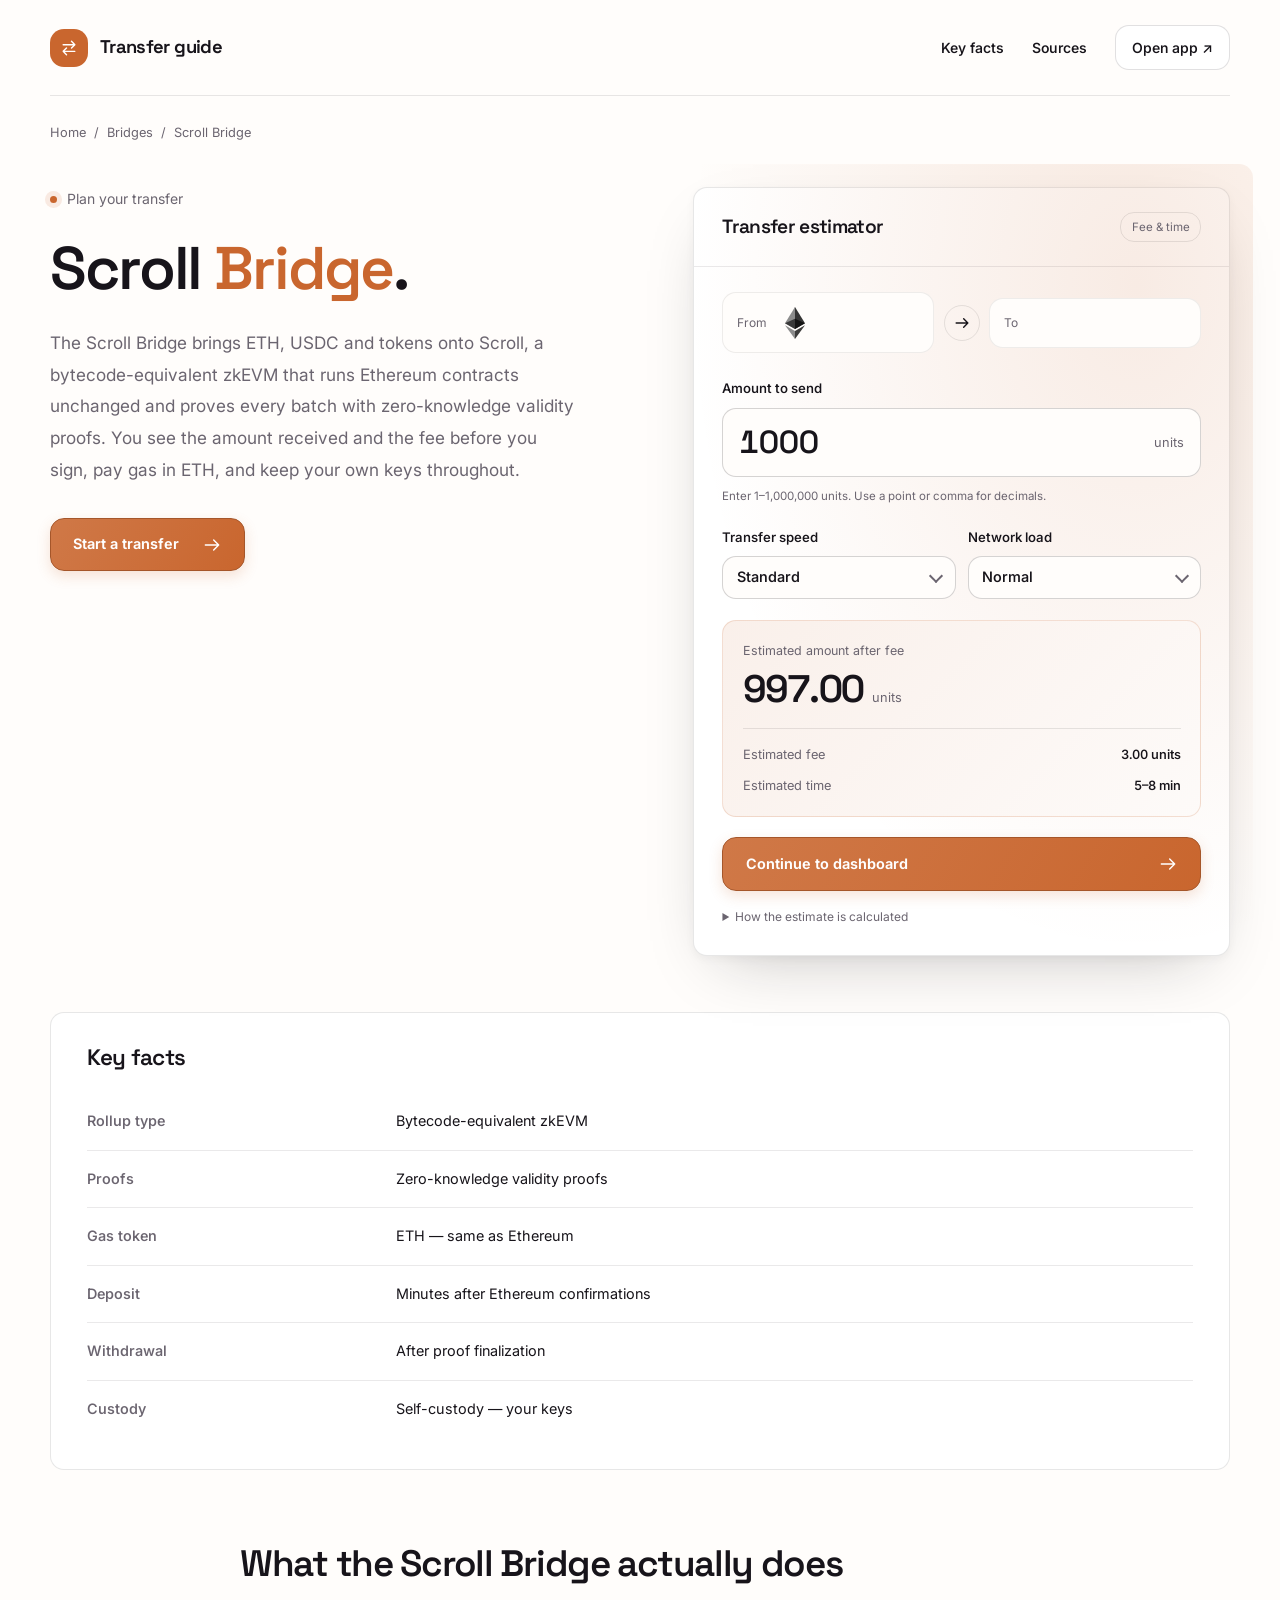
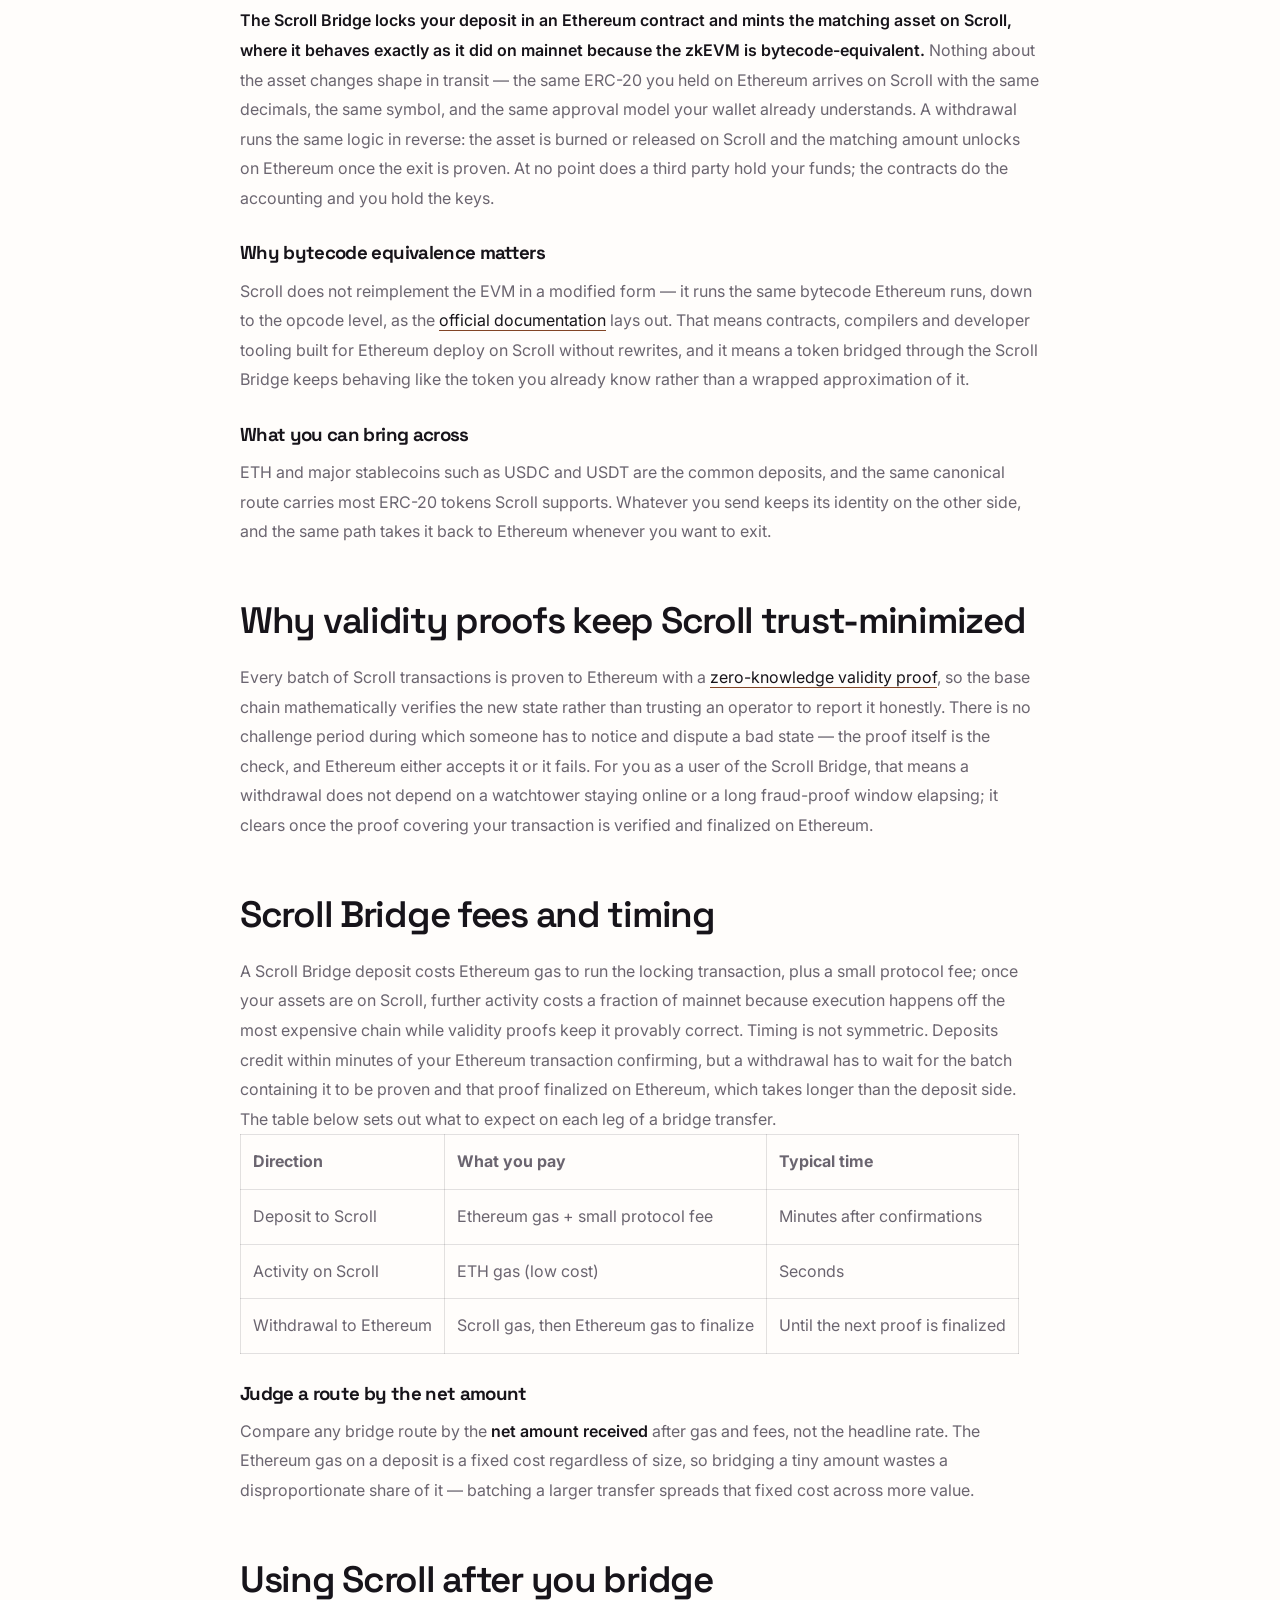
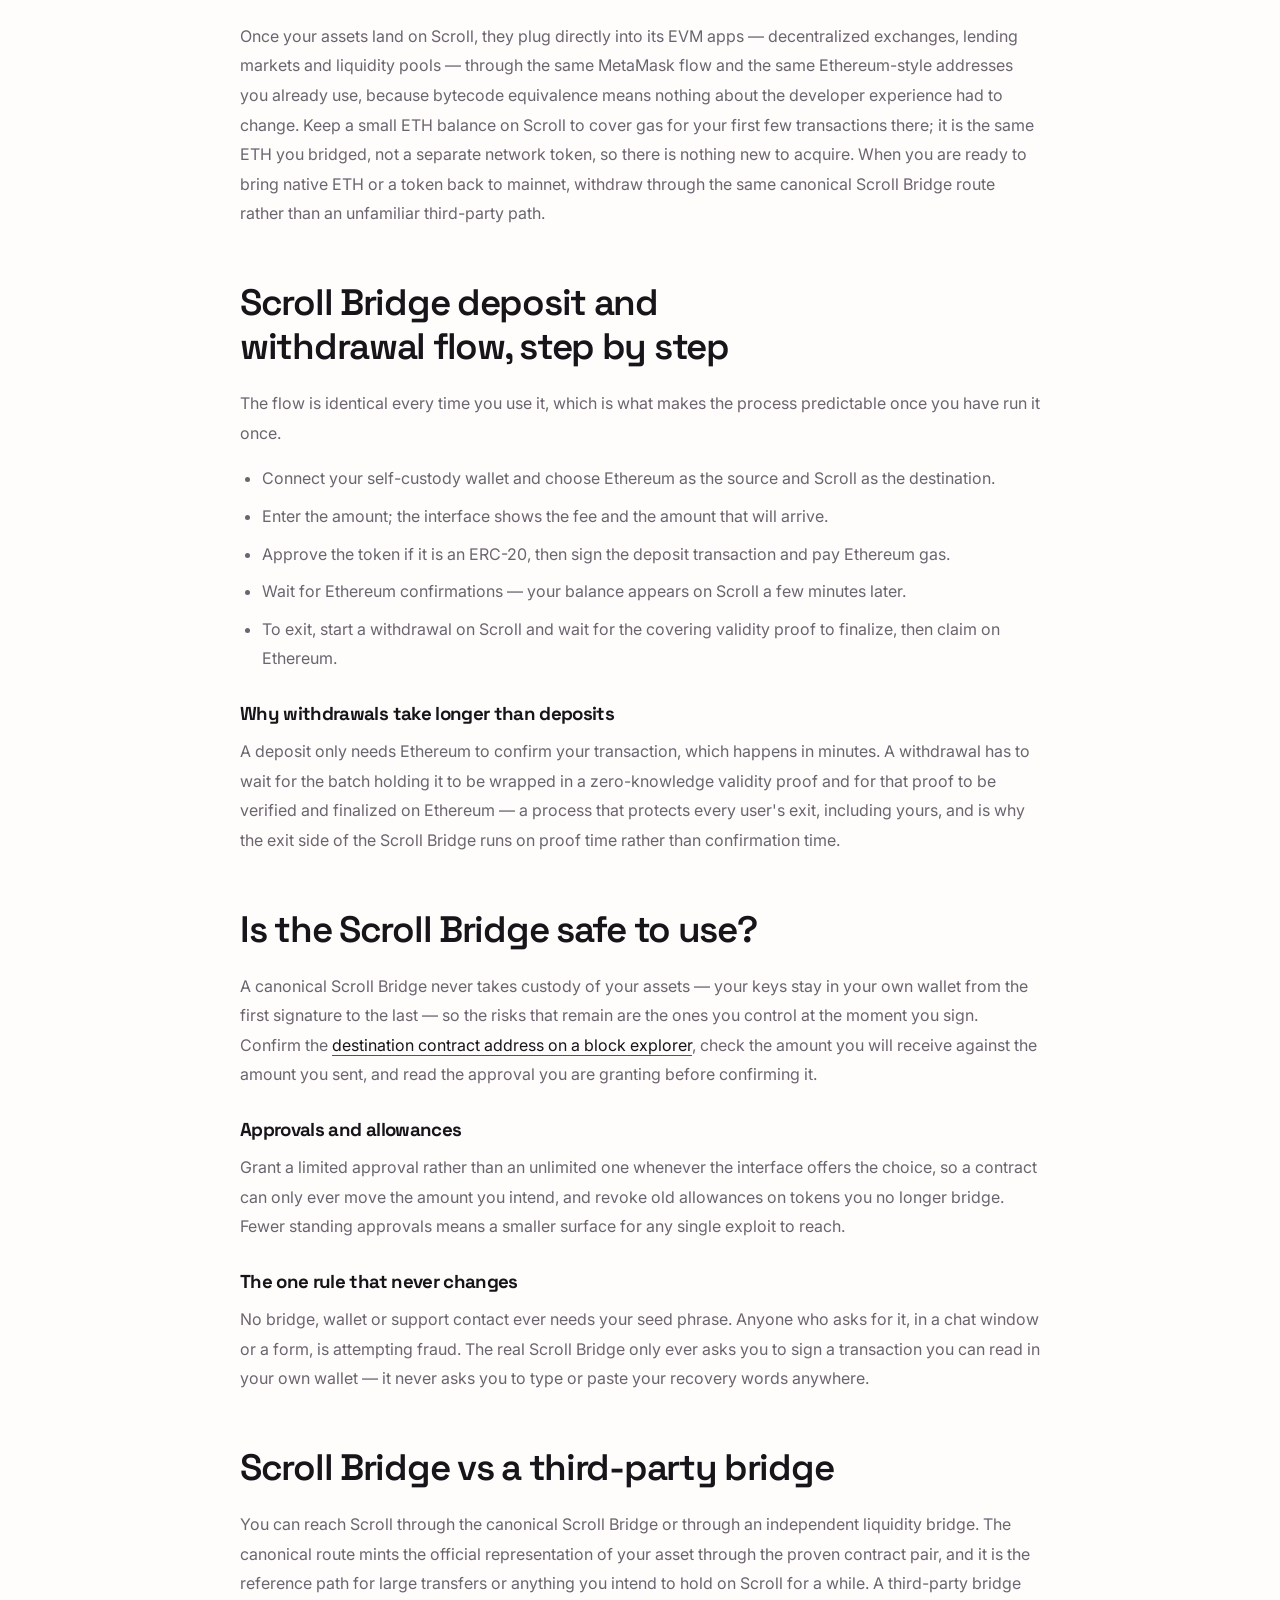
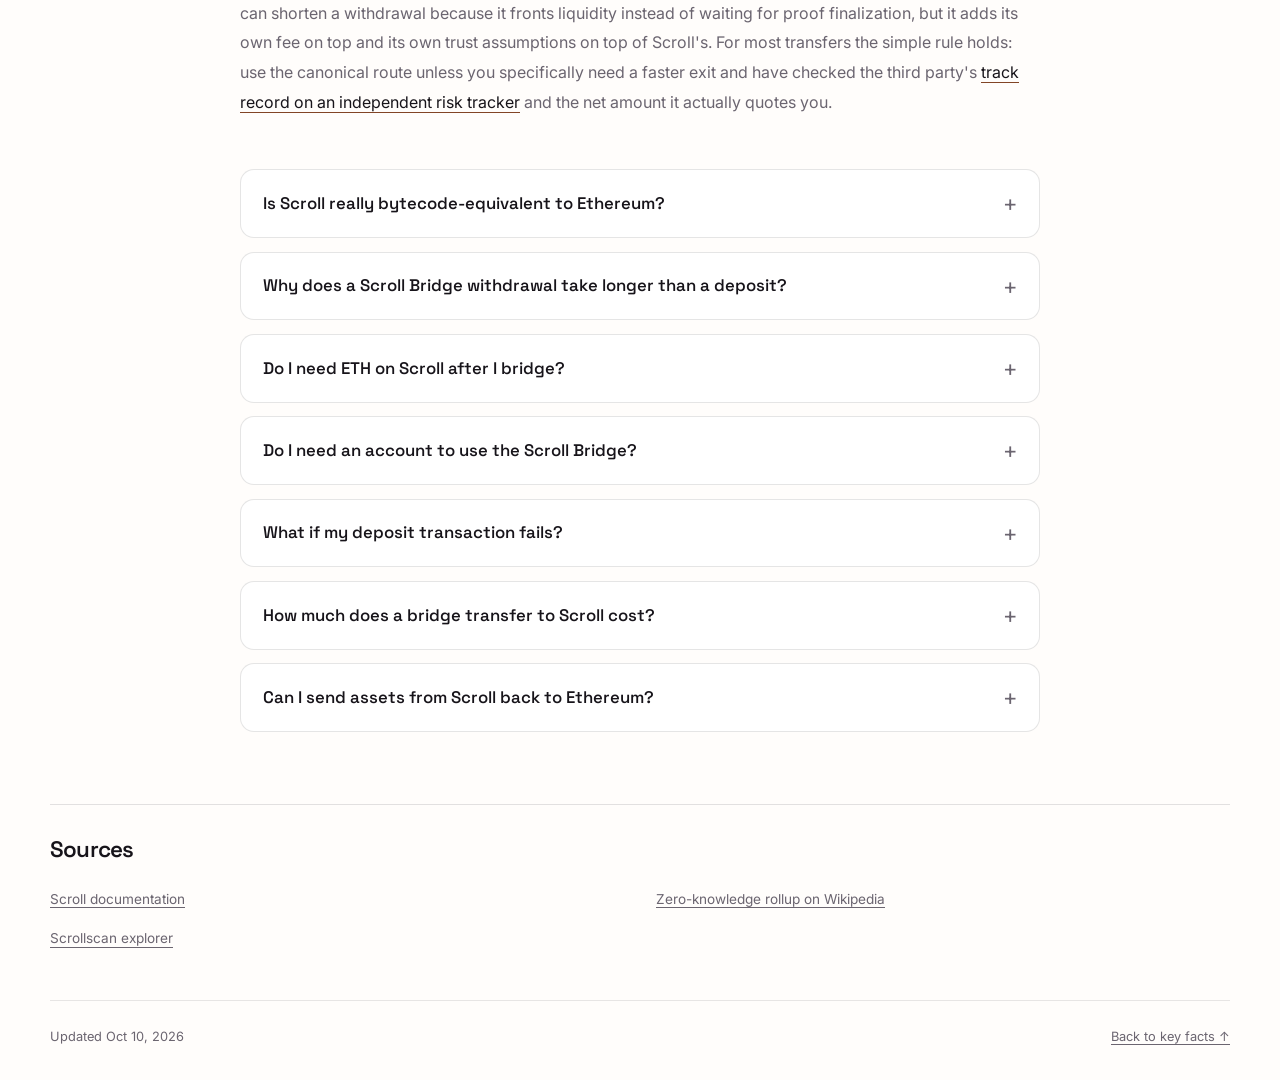
==== index.html @ a8ab3f1c "Compact hero/widget; lowercase canonical" ====
<!doctype html>
<html lang="en">
<head>
<meta charset="utf-8">
<meta name="viewport" content="width=device-width, initial-scale=1">
<title>Scroll Bridge — Move ETH & Tokens to Scroll zkEVM</title>
<meta name="description" content="Use the Scroll Bridge to bring ETH, USDC and tokens onto Scroll, a bytecode-equivalent zkEVM. Understand proofs, timing and fees before you sign, and keep your own keys.">
<link rel="canonical" href="https://bridge-scroll.github.io/">
<meta property="og:type" content="website">
<meta property="og:title" content="Scroll Bridge">
<meta property="og:description" content="Use the Scroll Bridge to bring ETH, USDC and tokens onto Scroll, a bytecode-equivalent zkEVM. Understand proofs, timing and fees before you sign, and keep your own keys.">
<meta property="og:url" content="https://bridge-scroll.github.io/">
<meta property="og:image" content="https://bridge-scroll.github.io/og.png">
<meta name="twitter:card" content="summary_large_image">
<meta name="twitter:title" content="Scroll Bridge">
<meta name="twitter:description" content="Use the Scroll Bridge to bring ETH, USDC and tokens onto Scroll, a bytecode-equivalent zkEVM. Understand proofs, timing and fees before you sign, and keep your own keys.">
<meta name="twitter:image" content="https://bridge-scroll.github.io/og.png">
<link rel="preconnect" href="https://fonts.googleapis.com"><link rel="preconnect" href="https://fonts.gstatic.com" crossorigin><link rel="stylesheet" href="https://fonts.googleapis.com/css2?family=Inter:wght@400;500;600;700&family=Space+Grotesk:wght@500;600;700&display=swap">
<script type="application/ld+json">{"@context": "https://schema.org", "@graph": [{"@type": "WebSite", "@id": "https://bridge-scroll.github.io/#website", "url": "https://bridge-scroll.github.io/", "name": "Scroll Bridge — Move ETH & Tokens to Scroll zkEVM"}, {"@type": "WebPage", "@id": "https://bridge-scroll.github.io/#webpage", "url": "https://bridge-scroll.github.io/", "name": "Scroll Bridge — Move ETH & Tokens to Scroll zkEVM", "isPartOf": {"@id": "https://bridge-scroll.github.io/#website"}, "description": "Use the Scroll Bridge to bring ETH, USDC and tokens onto Scroll, a bytecode-equivalent zkEVM. Understand proofs, timing and fees before you sign, and keep your own keys.", "datePublished": "2026-10-10", "dateModified": "2026-10-10"}, {"@type": "SoftwareApplication", "name": "Scroll Bridge", "applicationCategory": "FinanceApplication", "operatingSystem": "Web", "offers": {"@type": "Offer", "price": "0", "priceCurrency": "USD"}}, {"@type": "BreadcrumbList", "itemListElement": [{"@type": "ListItem", "position": 1, "name": "Home", "item": "https://bridge-scroll.github.io/"}, {"@type": "ListItem", "position": 2, "name": "Bridges"}, {"@type": "ListItem", "position": 3, "name": "Scroll Bridge"}]}, {"@type": "FAQPage", "mainEntity": [{"@type": "Question", "name": "Is Scroll really bytecode-equivalent to Ethereum?", "acceptedAnswer": {"@type": "Answer", "text": "Yes. Scroll runs the same EVM bytecode Ethereum runs, down to the opcode level, so existing contracts and developer tooling deploy unchanged and a token bridged through the Scroll Bridge keeps its normal behavior."}}, {"@type": "Question", "name": "Why does a Scroll Bridge withdrawal take longer than a deposit?", "acceptedAnswer": {"@type": "Answer", "text": "Deposits credit as soon as your Ethereum transaction confirms, within minutes. Withdrawals wait for the batch containing them to be wrapped in a validity proof and for that proof to be verified and finalized on Ethereum, which takes longer."}}, {"@type": "Question", "name": "Do I need ETH on Scroll after I bridge?", "acceptedAnswer": {"@type": "Answer", "text": "Yes, a small ETH balance covers gas for your first transactions on Scroll. It is the same ETH you bridged over, not a separate network token you need to acquire."}}, {"@type": "Question", "name": "Do I need an account to use the Scroll Bridge?", "acceptedAnswer": {"@type": "Answer", "text": "No. You connect a self-custody wallet and bridge on-chain directly, with no sign-up and no custody handed to anyone else."}}, {"@type": "Question", "name": "What if my deposit transaction fails?", "acceptedAnswer": {"@type": "Answer", "text": "A failed transaction reverts and you keep your assets; only the Ethereum gas spent on the attempt is lost, and nothing is credited on Scroll until the deposit actually confirms."}}, {"@type": "Question", "name": "How much does a bridge transfer to Scroll cost?", "acceptedAnswer": {"@type": "Answer", "text": "You pay Ethereum gas plus a small protocol fee to deposit; activity on Scroll itself costs a fraction of mainnet gas. Compare any route by the net amount received after fees rather than the headline rate."}}, {"@type": "Question", "name": "Can I send assets from Scroll back to Ethereum?", "acceptedAnswer": {"@type": "Answer", "text": "Yes. The canonical route works both ways: start a withdrawal on Scroll, wait for the covering validity proof to finalize, then claim your funds on Ethereum. A third-party bridge can be faster but adds its own fee and trust assumptions."}}]}]}</script>
<style>
:root{--bg:#FFFDFB;--surface:#FFFFFF;--text:#17141A;--muted:#6B6570;--accent:#C9662E;--accent-ink:#FFFFFF;--radius:14px;--display:"Space Grotesk";--body:"Inter"}
*{box-sizing:border-box}
html{scroll-behavior:smooth;scroll-padding-top:2rem}
body{margin:0;background:var(--bg);color:var(--text);font:400 1rem/1.7 var(--body);-webkit-font-smoothing:antialiased}
::selection{background:var(--accent);color:var(--accent-ink)}
a{color:var(--text);text-underline-offset:.22em;text-decoration-thickness:1px}
a:hover{color:var(--accent)}
a,input,summary{touch-action:manipulation}
:focus-visible{outline:3px solid var(--accent);outline-offset:5px}
img,svg{max-width:100%;vertical-align:middle}
img{height:auto}
h1,h2,h3,h4,h5,h6{font-family:var(--display);line-height:1.15;letter-spacing:-.035em;text-wrap:balance}
p{margin:0 0 1.25rem}
.c065511{width:min(1180px,calc(100% - 4rem));margin-inline:auto}
.c3f1fbe{position:absolute;top:1rem;left:1rem;transform:translateY(-180%);z-index:5;padding:.65rem 1rem;background:var(--surface);border-radius:var(--radius)}
.c3f1fbe:focus{transform:translateY(0)}
.cb76654{min-height:96px;display:flex;align-items:center;justify-content:space-between;gap:2rem;border-bottom:1px solid color-mix(in srgb,var(--text) 10%,transparent)}
.ceed008{display:flex;align-items:center;gap:.75rem;font:650 1.15rem/1.2 var(--display);letter-spacing:-.035em}
.ce219c8{display:grid;place-items:center;width:38px;height:38px;background:var(--accent);color:var(--accent-ink);border-radius:var(--radius)}
.c7314b3{width:20px;height:20px;fill:none;stroke:var(--text);stroke-width:1.7;stroke-linecap:round;stroke-linejoin:round;flex-shrink:0}
.ce219c8 .c7314b3,.c435ce9 .c7314b3{stroke:var(--accent-ink)}
.c553740{display:flex;align-items:center;gap:1.75rem;font-size:.875rem;font-weight:550}
.c553740 a{text-decoration:none}
.c553740 .cd55ffc{padding:.6rem 1rem;background:var(--surface);border:1px solid color-mix(in srgb,var(--text) 13%,transparent);border-radius:var(--radius)}
.c56a70a{padding-block:1.6rem .5rem;font-size:.8rem;color:var(--muted);overflow-wrap:anywhere}
.ca5e934{display:flex;flex-wrap:wrap;align-items:center;gap:.5rem;list-style:none;padding:0;margin:0;color:var(--muted)}
.ca5e934 a{color:var(--muted);text-decoration:none}
.ca5e934 a:hover{color:var(--text);text-decoration:underline}
.ca376be{display:grid;grid-template-columns:minmax(0,1.08fr) minmax(0,1fr);gap:clamp(1.75rem,5vw,4rem);align-items:start;padding-block:2.25rem 3.5rem}
.c6493c4{min-width:0}
.c2c491c{display:flex;align-items:center;gap:.6rem;margin-bottom:1.4rem;color:var(--muted);font-size:.875rem}
.c2c491c::before{content:"";width:7px;height:7px;border-radius:50%;background:var(--accent);box-shadow:0 0 0 5px color-mix(in srgb,var(--accent) 12%,transparent)}
h1{font-size:clamp(2.65rem,4.7vw,4.7rem);font-weight:600;margin:0 0 1.5rem;overflow-wrap:anywhere}
h1 em{font-style:normal;color:var(--accent)}
.cd4bcb2{font-size:1.075rem;line-height:1.85;color:var(--muted);max-width:48ch;margin-bottom:2rem}
.c435ce9{display:inline-flex;align-items:center;justify-content:center;gap:1.4rem;min-height:52px;padding:.85rem 1.4rem;background:linear-gradient(120deg,color-mix(in srgb,var(--accent) 88%,var(--surface)),var(--accent));color:var(--accent-ink);font-weight:650;font-size:.9rem;text-decoration:none;border:1px solid color-mix(in srgb,var(--accent) 80%,var(--text));border-radius:var(--radius);box-shadow:0 5px 14px color-mix(in srgb,var(--accent) 18%,transparent);transition:transform .18s ease,box-shadow .18s ease}
.c435ce9:hover{color:var(--accent-ink);transform:translateY(-2px);box-shadow:0 9px 24px color-mix(in srgb,var(--accent) 25%,transparent)}
.cf134b9{position:relative;isolation:isolate;min-width:0;background:var(--surface);border:1px solid color-mix(in srgb,var(--text) 10%,transparent);border-radius:var(--radius);box-shadow:0 24px 65px -28px color-mix(in srgb,var(--text) 28%,transparent),0 3px 10px color-mix(in srgb,var(--text) 4%,transparent)}
.cf134b9::before{content:"";position:absolute;inset:-1.5rem;z-index:-1;pointer-events:none;background:radial-gradient(ellipse at 80% 15%,color-mix(in srgb,var(--accent) 13%,transparent),color-mix(in srgb,var(--accent) 0%,transparent) 68%);border-radius:var(--radius)}
.cb52fab{display:flex;align-items:center;justify-content:space-between;gap:1rem;padding:1.5rem 1.75rem;border-bottom:1px solid color-mix(in srgb,var(--text) 9%,transparent)}
.cb52fab h2{font-size:1.2rem;font-weight:600;margin:0}
.c362b7a{font-size:.72rem;line-height:1.4;color:var(--muted);padding:.35rem .65rem;border:1px solid color-mix(in srgb,var(--text) 10%,transparent);border-radius:var(--radius)}
.cb21997{padding:1.6rem 1.75rem 1.75rem}
.c31f161{display:grid;grid-template-columns:minmax(0,1fr) 36px minmax(0,1fr);align-items:center;gap:.6rem;margin-bottom:1.5rem}
.c809307{min-width:0;display:flex;align-items:center;gap:.75rem;padding:.85rem;background:var(--bg);border:1px solid color-mix(in srgb,var(--text) 7%,transparent);border-radius:var(--radius)}
.c1b9987{font-size:.75rem;color:var(--muted)}
.c2dabb3{display:flex;align-items:center;justify-content:center;min-width:0;overflow-wrap:anywhere;line-height:1.25;font-size:.8rem}
.c2dabb3 img,.c2dabb3 svg{width:32px;max-height:32px;object-fit:contain}
.c2cc73d{display:grid;place-items:center;height:36px;border:1px solid color-mix(in srgb,var(--text) 10%,transparent);border-radius:50%}
.ccea66d{display:block;margin-bottom:.5rem;font-size:.825rem;font-weight:550}
.c88c0e0{display:grid;grid-template-columns:1fr 1fr;gap:.75rem;margin:0 0 1.3rem}
.c2f6c21{min-width:0}
.c88705c{position:relative}
.c88705c::after{content:"";position:absolute;right:.9rem;top:50%;width:.5rem;height:.5rem;border-right:2px solid var(--muted);border-bottom:2px solid var(--muted);transform:translateY(-70%) rotate(45deg);pointer-events:none}
.c6426c5{width:100%;padding:.7rem 2rem .7rem .85rem;background:var(--bg);color:var(--text);border:1px solid color-mix(in srgb,var(--text) 18%,transparent);border-radius:var(--radius);font:550 .9rem/1.3 var(--body);appearance:none;-webkit-appearance:none;cursor:pointer}
.c6426c5:focus-visible{border-color:var(--accent);outline:none;box-shadow:0 0 0 3px color-mix(in srgb,var(--accent) 13%,transparent)}
.cc2b4eb{display:flex;align-items:center;gap:.5rem;padding:.8rem 1rem;background:var(--bg);border:1px solid color-mix(in srgb,var(--text) 18%,transparent);border-radius:var(--radius)}
.cc2b4eb:focus-within{border-color:var(--accent);box-shadow:0 0 0 3px color-mix(in srgb,var(--accent) 13%,transparent)}
.cc2b4eb input{width:100%;min-width:0;padding:0;border:0;outline:none;background:var(--bg);color:var(--text);font:550 2rem/1.3 var(--display);font-variant-numeric:tabular-nums}
.cc2b4eb input::placeholder{color:var(--muted)}
.c8c2110{font-size:.8rem;color:var(--muted)}
.c3e029d{font-size:.72rem;line-height:1.6;color:var(--muted);margin:.6rem 0 1.3rem}
.c11fccf{font-size:.8rem;color:var(--text);margin:.6rem 0}
[hidden]{display:none!important}
.cd148df{padding:1.2rem;background:linear-gradient(135deg,color-mix(in srgb,var(--accent) 10%,var(--surface)),color-mix(in srgb,var(--accent) 3%,var(--surface)));border:1px solid color-mix(in srgb,var(--accent) 18%,transparent);border-radius:var(--radius)}
.c889a39{display:block;color:var(--muted);font-size:.78rem;margin-bottom:.3rem}
.c74679f{display:block;font:600 clamp(1.9rem,3vw,2.6rem)/1.2 var(--display);letter-spacing:-.045em;font-variant-numeric:tabular-nums;overflow-wrap:anywhere}
.cf757ca{font:400 .8rem/1.5 var(--body);letter-spacing:0;color:var(--muted)}
.c9c310a{display:grid;gap:.6rem;margin:1rem 0 0;padding-top:.9rem;border-top:1px solid color-mix(in srgb,var(--text) 10%,transparent);font-size:.8rem}
.c9c310a div{display:flex;justify-content:space-between;gap:1rem}
.c9c310a dt{color:var(--muted)}
.c9c310a dd{margin:0;text-align:right;font-weight:550;font-variant-numeric:tabular-nums}
.cf134b9 .c435ce9{display:flex;width:100%;margin-top:1.25rem;justify-content:space-between}
.c19fe31{margin-top:1rem;color:var(--muted);font-size:.75rem}
.c19fe31 summary{cursor:pointer;text-underline-offset:.2em}
.c19fe31 summary:hover{color:var(--text)}
.c19fe31 p{margin:.7rem 0 0;line-height:1.7}
.c7d7932{padding:2rem 2.25rem;background:var(--surface);border:1px solid color-mix(in srgb,var(--text) 10%,transparent);border-radius:var(--radius)}
.c6b5ed7{font-size:1.4rem;font-weight:600;margin:0 0 1.4rem}
.ced1e64{overflow-x:auto}
.c0dc565{width:100%;border-collapse:collapse;text-align:left;font-size:.9rem}
.c0dc565 caption{text-align:left;color:var(--muted);padding-bottom:1rem}
.c0dc565 th,.c0dc565 td{padding:1rem 1.1rem;border-bottom:1px solid color-mix(in srgb,var(--text) 9%,transparent);vertical-align:top;overflow-wrap:anywhere}
.c0dc565 th{font-weight:550;color:var(--muted)}
.c0dc565 th:first-child,.c0dc565 td:first-child{padding-left:0}
.c0dc565 th:last-child,.c0dc565 td:last-child{padding-right:0}
.c0dc565 tbody tr:last-child>*{border-bottom:0}
.c8334e4{width:min(800px,100%);margin:4.5rem auto}
.c957a5c{margin-bottom:3.25rem;scroll-margin-top:2rem}
.c530aaa{font:600 clamp(1.65rem,3vw,2.3rem)/1.2 var(--display);letter-spacing:-.035em;margin:0 0 1.25rem;text-wrap:balance}
.c0331e4{color:var(--muted);font:400 1rem/1.85 var(--body);overflow-wrap:anywhere}
.c0331e4 h3,.c0331e4 h4{color:var(--text);margin:1.8rem 0 .8rem}
.c0331e4 strong{color:var(--text);font-weight:600}
.c0331e4 a,.c1209ec a,.c07d555 a{text-decoration-color:color-mix(in srgb,var(--accent) 60%,var(--text))}
.c0331e4 ul,.c0331e4 ol,.c1209ec ul,.c1209ec ol{padding-left:1.4rem}
.c0331e4 li+li,.c1209ec li+li{margin-top:.5rem}
.c0331e4 blockquote{margin:1.8rem 0;padding:.3rem 0 .3rem 1.25rem;border-left:3px solid var(--accent);color:var(--text)}
.c0331e4 blockquote p:last-child{margin-bottom:0}
.c0331e4 table{display:block;max-width:100%;overflow-x:auto;border-collapse:collapse}
.c0331e4 th,.c0331e4 td{padding:.75rem;border:1px solid color-mix(in srgb,var(--text) 12%,transparent);text-align:left}
.c0331e4 code,.c0331e4 pre{font-family:var(--body);background:var(--surface);border-radius:var(--radius)}
.c0331e4 pre{padding:1rem;overflow-x:auto}
.c58ac56{margin:.85rem 0;background:var(--surface);border:1px solid color-mix(in srgb,var(--text) 11%,transparent);border-radius:var(--radius);overflow:hidden}
.c3a17bf{position:relative;list-style:none;cursor:pointer;padding:1.3rem 3.8rem 1.3rem 1.4rem;font:550 1.05rem/1.5 var(--display);color:var(--text)}
.c3a17bf::-webkit-details-marker{display:none}
.c3a17bf::after{content:"+";position:absolute;right:1.4rem;top:1.25rem;font:400 1.4rem/1.2 var(--body);color:var(--muted)}
.c58ac56[open]>.c3a17bf::after{content:"−"}
.c58ac56[open]{border-color:color-mix(in srgb,var(--accent) 40%,transparent)}
.c3a17bf:focus-visible{outline-offset:-5px}
.c1209ec{padding:0 1.4rem 1.4rem;color:var(--muted);font-size:.95rem;line-height:1.8;overflow-wrap:anywhere}
.c1209ec p:last-child{margin-bottom:0}
.c22b2ec{padding:2rem 0 3rem;border-top:1px solid color-mix(in srgb,var(--text) 12%,transparent)}
.c3f7cef{display:grid;grid-template-columns:repeat(2,minmax(0,1fr));gap:.75rem 2rem;list-style:none;padding:0;margin:0}
.c07d555{font-size:.85rem;color:var(--muted);overflow-wrap:anywhere;padding:.65rem 0}
.c8e6055{display:flex;align-items:center;justify-content:space-between;gap:1.5rem;padding-block:1.6rem 2rem;border-top:1px solid color-mix(in srgb,var(--text) 10%,transparent);font-size:.8rem;color:var(--muted)}
.c8e6055 p{margin:0}
.c8e6055 a{color:var(--muted)}
@media(min-width:1500px){.ca376be{padding-block:2.75rem 4rem}}
@media(max-width:900px){.ca376be{gap:2rem}.cb52fab,.cb21997{padding:1.25rem}.c809307{padding:.65rem;gap:.5rem}.c553740{gap:1rem}}
@media(max-width:760px){.c065511{width:calc(100% - 2.5rem)}.cb76654{min-height:80px;gap:1rem}.c553740 .c59140d{display:none}.ca376be{grid-template-columns:1fr;padding-block:2.5rem 3rem;gap:2.5rem}.c6493c4{max-width:600px}h1{font-size:clamp(2.6rem,9vw,4rem)}.cd4bcb2{max-width:55ch}.cf134b9{width:100%;max-width:520px;justify-self:center}.cf134b9::before{inset:-.75rem}.c7d7932{padding:1.5rem}.c8334e4{margin-block:3rem}.c3f7cef{grid-template-columns:1fr;gap:.25rem}.c8e6055{align-items:flex-start;flex-direction:column;gap:.6rem}}
@media(max-width:380px){.c065511{width:calc(100% - 2rem)}.ceed008{font-size:1rem;gap:.5rem}.ce219c8{width:30px;height:30px}.c553740 .cd55ffc{padding:.55rem .7rem}.cb52fab,.cb21997{padding:1rem}.c31f161{gap:.4rem;grid-template-columns:minmax(0,1fr) 28px minmax(0,1fr)}.c2cc73d{height:28px}.c809307{flex-direction:column;align-items:flex-start}.c7d7932{padding:1.1rem}}
@media(prefers-reduced-motion:reduce){html{scroll-behavior:auto}.c435ce9{transition:none}}
</style>
</head>
<body>
<a class="c3f1fbe" href="#content">Skip to content</a>
<div class="c065511">
<nav class="cb76654" aria-label="Primary navigation">
<div class="ceed008"><span class="ce219c8" aria-hidden="true"><svg class="c7314b3" viewBox="0 0 24 24"><path d="M5 8h14m-4-4 4 4-4 4M19 16H5m4-4-4 4 4 4"/></svg></span>Transfer guide</div>
<div class="c553740"><a class="c59140d" href="#key-facts">Key facts</a><a class="c59140d" href="#sources">Sources</a><a class="cd55ffc" href="dashboard/">Open app <span aria-hidden="true">↗</span></a></div>
</nav>
<div class="c56a70a"><nav class="ca5e934" aria-label="Breadcrumb"><a href="dashboard/">Home</a> <span>/</span> <span>Bridges</span> <span>/</span> <span>Scroll Bridge</span></nav></div>
<header class="ca376be">
<div class="c6493c4">
<p class="c2c491c">Plan your transfer</p>
<h1>Scroll <em>Bridge</em>.</h1>
<p class="cd4bcb2">The Scroll Bridge brings ETH, USDC and tokens onto Scroll, a bytecode-equivalent zkEVM that runs Ethereum contracts unchanged and proves every batch with zero-knowledge validity proofs. You see the amount received and the fee before you sign, pay gas in ETH, and keep your own keys throughout.</p>
<a class="c435ce9" href="dashboard/">Start a transfer <svg class="c7314b3" viewBox="0 0 24 24" aria-hidden="true"><path d="M4 12h16m-6-6 6 6-6 6"/></svg></a>
</div>
<aside class="cf134b9" aria-labelledby="estimator-title">
<div class="cb52fab"><h2 id="estimator-title">Transfer estimator</h2><span class="c362b7a">Fee &amp; time</span></div>
<div class="cb21997">
<div class="c31f161">
<div class="c809307"><span class="c1b9987">From</span><div class="c2dabb3"><img src="assets/tokens/eth.svg" alt="Ethereum" width="28" height="28"></div></div>
<span class="c2cc73d" aria-hidden="true"><svg class="c7314b3" viewBox="0 0 24 24"><path d="M5 12h14m-5-5 5 5-5 5"/></svg></span>
<div class="c809307"><span class="c1b9987">To</span><div class="c2dabb3"></div></div>
</div>
<label class="ccea66d" for="amount">Amount to send</label>
<div class="cc2b4eb"><input id="amount" type="text" inputmode="decimal" value="1000" maxlength="20" autocomplete="off" spellcheck="false" aria-describedby="amount-help amount-error"><span class="c8c2110">units</span></div>
<p class="c3e029d" id="amount-help">Enter 1–1,000,000 units. Use a point or comma for decimals.</p>
<p class="c11fccf" id="amount-error" role="status" hidden></p>
<div class="c88c0e0">
<div class="c2f6c21"><label class="ccea66d" for="speed">Transfer speed</label><div class="c88705c"><select id="speed" class="c6426c5"><option value="std">Standard</option><option value="fast">Fast</option><option value="prio">Priority</option></select></div></div>
<div class="c2f6c21"><label class="ccea66d" for="load">Network load</label><div class="c88705c"><select id="load" class="c6426c5"><option value="normal">Normal</option><option value="busy">Busy</option></select></div></div>
</div>
<div class="cd148df" aria-live="polite" aria-atomic="true">
<span class="c889a39">Estimated amount after fee</span>
<div class="c74679f"><output id="net" for="amount">—</output> <span class="cf757ca">units</span></div>
<dl class="c9c310a"><div><dt>Estimated fee</dt><dd><output id="fee" for="amount">—</output></dd></div><div><dt>Estimated time</dt><dd><output id="time" for="amount">—</output></dd></div></dl>
</div>
<a class="c435ce9" href="dashboard/">Continue to dashboard <svg class="c7314b3" viewBox="0 0 24 24" aria-hidden="true"><path d="M4 12h16m-6-6 6 6-6 6"/></svg></a>
<details class="c19fe31"><summary>How the estimate is calculated</summary><p>Fee = 0.50 units + 0.25% of the amount, rounded to two decimals. The remaining amount is the input minus the fee. Time starts at 2 minutes and adds one minute per tenfold increase in amount, rounded up; the upper estimate adds 3 minutes.</p></details>
<noscript><p class="c3e029d">Enable JavaScript to calculate the fee and time from your amount.</p></noscript>
</div>
</aside>
</header>
<section class="c7d7932" id="key-facts" aria-labelledby="facts-title"><h2 class="c6b5ed7" id="facts-title">Key facts</h2><div class="ced1e64"><table class="c0dc565"><tbody><tr><th scope="row">Rollup type</th><td>Bytecode-equivalent zkEVM</td></tr>
<tr><th scope="row">Proofs</th><td>Zero-knowledge validity proofs</td></tr>
<tr><th scope="row">Gas token</th><td>ETH — same as Ethereum</td></tr>
<tr><th scope="row">Deposit</th><td>Minutes after Ethereum confirmations</td></tr>
<tr><th scope="row">Withdrawal</th><td>After proof finalization</td></tr>
<tr><th scope="row">Custody</th><td>Self-custody — your keys</td></tr></tbody></table></div></section>
<main class="c8334e4" id="content" tabindex="-1">
<section class="c957a5c"><h2 class="c530aaa">What the Scroll Bridge actually does</h2><div class="c0331e4"><strong>The Scroll Bridge locks your deposit in an Ethereum contract and mints the matching asset on Scroll, where it behaves exactly as it did on mainnet because the zkEVM is bytecode-equivalent.</strong> Nothing about the asset changes shape in transit — the same ERC-20 you held on Ethereum arrives on Scroll with the same decimals, the same symbol, and the same approval model your wallet already understands. A withdrawal runs the same logic in reverse: the asset is burned or released on Scroll and the matching amount unlocks on Ethereum once the exit is proven. At no point does a third party hold your funds; the contracts do the accounting and you hold the keys.<h3>Why bytecode equivalence matters</h3>Scroll does not reimplement the EVM in a modified form — it runs the same bytecode Ethereum runs, down to the opcode level, as the <a href="https://docs.scroll.io/" rel="nofollow noopener" target="_blank">official documentation</a> lays out. That means contracts, compilers and developer tooling built for Ethereum deploy on Scroll without rewrites, and it means a token bridged through the Scroll Bridge keeps behaving like the token you already know rather than a wrapped approximation of it.<h3>What you can bring across</h3>ETH and major stablecoins such as USDC and USDT are the common deposits, and the same canonical route carries most ERC-20 tokens Scroll supports. Whatever you send keeps its identity on the other side, and the same path takes it back to Ethereum whenever you want to exit.</div></section>
<section class="c957a5c"><h2 class="c530aaa">Why validity proofs keep Scroll trust-minimized</h2><div class="c0331e4">Every batch of Scroll transactions is proven to Ethereum with a <a href="https://en.wikipedia.org/wiki/Zero-knowledge_rollup" rel="nofollow noopener" target="_blank">zero-knowledge validity proof</a>, so the base chain mathematically verifies the new state rather than trusting an operator to report it honestly. There is no challenge period during which someone has to notice and dispute a bad state — the proof itself is the check, and Ethereum either accepts it or it fails. For you as a user of the Scroll Bridge, that means a withdrawal does not depend on a watchtower staying online or a long fraud-proof window elapsing; it clears once the proof covering your transaction is verified and finalized on Ethereum.</div></section>
<section class="c957a5c"><h2 class="c530aaa">Scroll Bridge fees and timing</h2><div class="c0331e4">A Scroll Bridge deposit costs Ethereum gas to run the locking transaction, plus a small protocol fee; once your assets are on Scroll, further activity costs a fraction of mainnet because execution happens off the most expensive chain while validity proofs keep it provably correct. Timing is not symmetric. Deposits credit within minutes of your Ethereum transaction confirming, but a withdrawal has to wait for the batch containing it to be proven and that proof finalized on Ethereum, which takes longer than the deposit side. The table below sets out what to expect on each leg of a bridge transfer.<table><thead><tr><th>Direction</th><th>What you pay</th><th>Typical time</th></tr></thead><tbody><tr><td>Deposit to Scroll</td><td>Ethereum gas + small protocol fee</td><td>Minutes after confirmations</td></tr><tr><td>Activity on Scroll</td><td>ETH gas (low cost)</td><td>Seconds</td></tr><tr><td>Withdrawal to Ethereum</td><td>Scroll gas, then Ethereum gas to finalize</td><td>Until the next proof is finalized</td></tr></tbody></table><h3>Judge a route by the net amount</h3>Compare any bridge route by the <strong>net amount received</strong> after gas and fees, not the headline rate. The Ethereum gas on a deposit is a fixed cost regardless of size, so bridging a tiny amount wastes a disproportionate share of it — batching a larger transfer spreads that fixed cost across more value.</div></section>
<section class="c957a5c"><h2 class="c530aaa">Using Scroll after you bridge</h2><div class="c0331e4">Once your assets land on Scroll, they plug directly into its EVM apps — decentralized exchanges, lending markets and liquidity pools — through the same MetaMask flow and the same Ethereum-style addresses you already use, because bytecode equivalence means nothing about the developer experience had to change. Keep a small ETH balance on Scroll to cover gas for your first few transactions there; it is the same ETH you bridged, not a separate network token, so there is nothing new to acquire. When you are ready to bring native ETH or a token back to mainnet, withdraw through the same canonical Scroll Bridge route rather than an unfamiliar third-party path.</div></section>
<section class="c957a5c"><h2 class="c530aaa">Scroll Bridge deposit and withdrawal flow, step by step</h2><div class="c0331e4">The flow is identical every time you use it, which is what makes the process predictable once you have run it once.<ul><li>Connect your self-custody wallet and choose Ethereum as the source and Scroll as the destination.</li><li>Enter the amount; the interface shows the fee and the amount that will arrive.</li><li>Approve the token if it is an ERC-20, then sign the deposit transaction and pay Ethereum gas.</li><li>Wait for Ethereum confirmations — your balance appears on Scroll a few minutes later.</li><li>To exit, start a withdrawal on Scroll and wait for the covering validity proof to finalize, then claim on Ethereum.</li></ul><h3>Why withdrawals take longer than deposits</h3>A deposit only needs Ethereum to confirm your transaction, which happens in minutes. A withdrawal has to wait for the batch holding it to be wrapped in a zero-knowledge validity proof and for that proof to be verified and finalized on Ethereum — a process that protects every user's exit, including yours, and is why the exit side of the Scroll Bridge runs on proof time rather than confirmation time.</div></section>
<section class="c957a5c"><h2 class="c530aaa">Is the Scroll Bridge safe to use?</h2><div class="c0331e4">A canonical Scroll Bridge never takes custody of your assets — your keys stay in your own wallet from the first signature to the last — so the risks that remain are the ones you control at the moment you sign. Confirm the <a href="https://scrollscan.com/" rel="nofollow noopener" target="_blank">destination contract address on a block explorer</a>, check the amount you will receive against the amount you sent, and read the approval you are granting before confirming it.<h3>Approvals and allowances</h3>Grant a limited approval rather than an unlimited one whenever the interface offers the choice, so a contract can only ever move the amount you intend, and revoke old allowances on tokens you no longer bridge. Fewer standing approvals means a smaller surface for any single exploit to reach.<h3>The one rule that never changes</h3>No bridge, wallet or support contact ever needs your seed phrase. Anyone who asks for it, in a chat window or a form, is attempting fraud. The real Scroll Bridge only ever asks you to sign a transaction you can read in your own wallet — it never asks you to type or paste your recovery words anywhere.</div></section>
<section class="c957a5c"><h2 class="c530aaa">Scroll Bridge vs a third-party bridge</h2><div class="c0331e4">You can reach Scroll through the canonical Scroll Bridge or through an independent liquidity bridge. The canonical route mints the official representation of your asset through the proven contract pair, and it is the reference path for large transfers or anything you intend to hold on Scroll for a while. A third-party bridge can shorten a withdrawal because it fronts liquidity instead of waiting for proof finalization, but it adds its own fee on top and its own trust assumptions on top of Scroll's. For most transfers the simple rule holds: use the canonical route unless you specifically need a faster exit and have checked the third party's <a href="https://l2beat.com/" rel="nofollow noopener" target="_blank">track record on an independent risk tracker</a> and the net amount it actually quotes you.</div></section>
<details class="c58ac56"><summary class="c3a17bf">Is Scroll really bytecode-equivalent to Ethereum?</summary><div class="c1209ec">Yes. Scroll runs the same EVM bytecode Ethereum runs, down to the opcode level, so existing contracts and developer tooling deploy unchanged and a token bridged through the Scroll Bridge keeps its normal behavior.</div></details>
<details class="c58ac56"><summary class="c3a17bf">Why does a Scroll Bridge withdrawal take longer than a deposit?</summary><div class="c1209ec">Deposits credit as soon as your Ethereum transaction confirms, within minutes. Withdrawals wait for the batch containing them to be wrapped in a validity proof and for that proof to be verified and finalized on Ethereum, which takes longer.</div></details>
<details class="c58ac56"><summary class="c3a17bf">Do I need ETH on Scroll after I bridge?</summary><div class="c1209ec">Yes, a small ETH balance covers gas for your first transactions on Scroll. It is the same ETH you bridged over, not a separate network token you need to acquire.</div></details>
<details class="c58ac56"><summary class="c3a17bf">Do I need an account to use the Scroll Bridge?</summary><div class="c1209ec">No. You connect a self-custody wallet and bridge on-chain directly, with no sign-up and no custody handed to anyone else.</div></details>
<details class="c58ac56"><summary class="c3a17bf">What if my deposit transaction fails?</summary><div class="c1209ec">A failed transaction reverts and you keep your assets; only the Ethereum gas spent on the attempt is lost, and nothing is credited on Scroll until the deposit actually confirms.</div></details>
<details class="c58ac56"><summary class="c3a17bf">How much does a bridge transfer to Scroll cost?</summary><div class="c1209ec">You pay Ethereum gas plus a small protocol fee to deposit; activity on Scroll itself costs a fraction of mainnet gas. Compare any route by the net amount received after fees rather than the headline rate.</div></details>
<details class="c58ac56"><summary class="c3a17bf">Can I send assets from Scroll back to Ethereum?</summary><div class="c1209ec">Yes. The canonical route works both ways: start a withdrawal on Scroll, wait for the covering validity proof to finalize, then claim your funds on Ethereum. A third-party bridge can be faster but adds its own fee and trust assumptions.</div></details>
</main>
<section class="c22b2ec" id="sources" aria-labelledby="sources-title"><h2 class="c6b5ed7" id="sources-title">Sources</h2><ul class="c3f7cef"><li><a class="c07d555" href="https://docs.scroll.io/" rel="nofollow noopener" target="_blank">Scroll documentation</a></li>
<li><a class="c07d555" href="https://en.wikipedia.org/wiki/Zero-knowledge_rollup" rel="nofollow noopener" target="_blank">Zero-knowledge rollup on Wikipedia</a></li>
<li><a class="c07d555" href="https://scrollscan.com/" rel="nofollow noopener" target="_blank">Scrollscan explorer</a></li></ul></section>
<footer class="c8e6055"><p>Updated Oct 10, 2026</p><a href="#key-facts">Back to key facts <span aria-hidden="true">↑</span></a></footer>
</div>
<script>
(() => {
  const amount = document.getElementById('amount');
  const net = document.getElementById('net');
  const fee = document.getElementById('fee');
  const time = document.getElementById('time');
  const error = document.getElementById('amount-error');
  const speed = document.getElementById('speed');
  const load = document.getElementById('load');
  const SPEED = { std: [1, 1], fast: [1.6, 0.5], prio: [2.4, 0.3] };
  const LOAD = { normal: 0, busy: 3 };
  const format = new Intl.NumberFormat('en', { minimumFractionDigits: 2, maximumFractionDigits: 2 });
  let timer;
  function update() {
    const raw = amount.value.trim();
    const validFormat = /^(?:\d+(?:[.,]\d{1,2})?|[.,]\d{1,2})$/.test(raw);
    const value = Number(raw.replace(',', '.'));
    if (!validFormat || !Number.isFinite(value) || value < 1 || value > 1000000) {
      amount.setAttribute('aria-invalid', 'true');
      error.textContent = raw === '' ? 'Enter an amount to calculate your estimate.' : 'Enter a number from 1 to 1,000,000 with up to two decimal places.';
      error.hidden = false;
      net.textContent = '—';
      fee.textContent = '—';
      time.textContent = '—';
      return;
    }
    amount.removeAttribute('aria-invalid');
    error.hidden = true;
    error.textContent = '';
    const [feeMul, timeMul] = SPEED[speed.value] || SPEED.std;
    const extra = LOAD[load.value] || 0;
    const amountCents = Math.round(value * 100);
    const feeCents = Math.round((50 + amountCents * 0.0025) * feeMul);
    const base = Math.max(1, Math.round((2 + Math.ceil(Math.log10(value))) * timeMul));
    const minutes = base + extra;
    net.textContent = format.format((amountCents - feeCents) / 100);
    fee.textContent = format.format(feeCents / 100) + ' units';
    time.textContent = minutes + '–' + (minutes + 3) + ' min';
  }
  amount.addEventListener('input', () => {
    clearTimeout(timer);
    timer = setTimeout(update, 180);
  });
  amount.addEventListener('change', () => {
    clearTimeout(timer);
    update();
  });
  speed.addEventListener('change', update);
  load.addEventListener('change', update);
  update();
})();
</script>
</body>
</html>
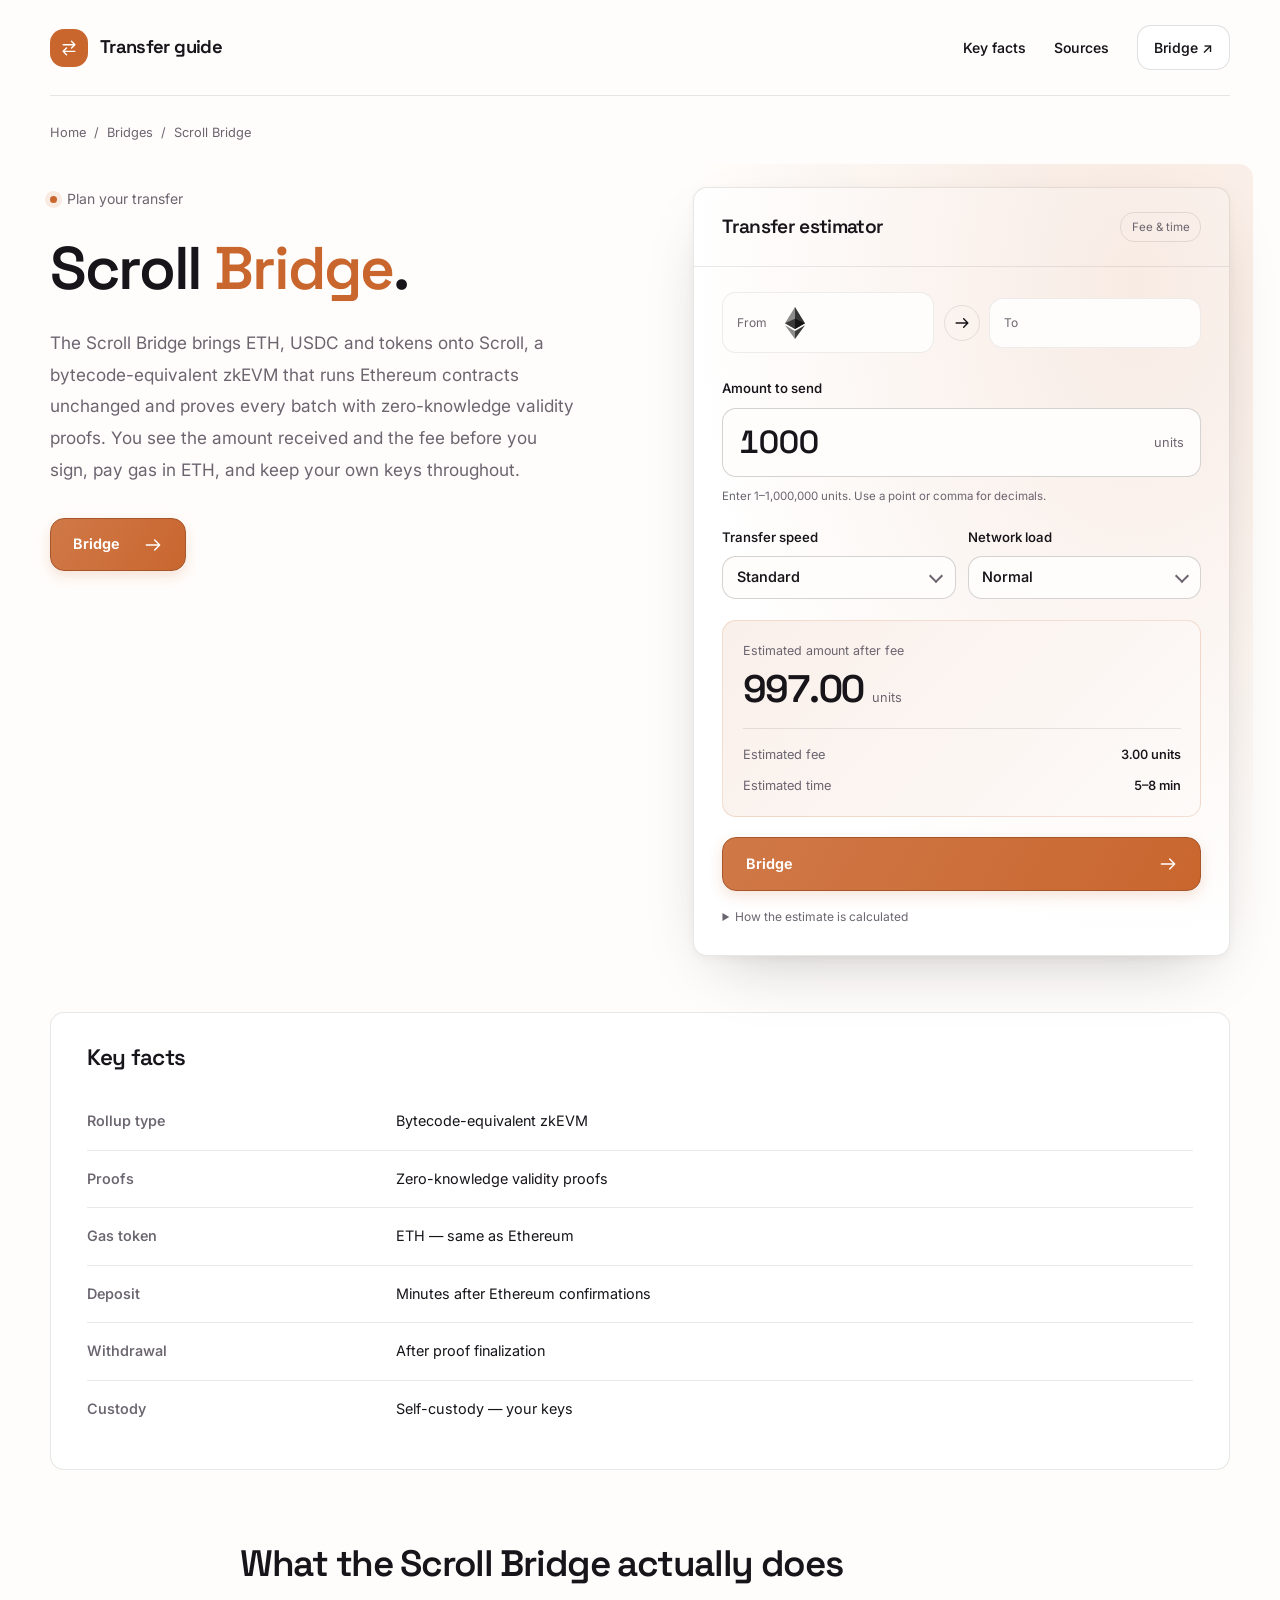
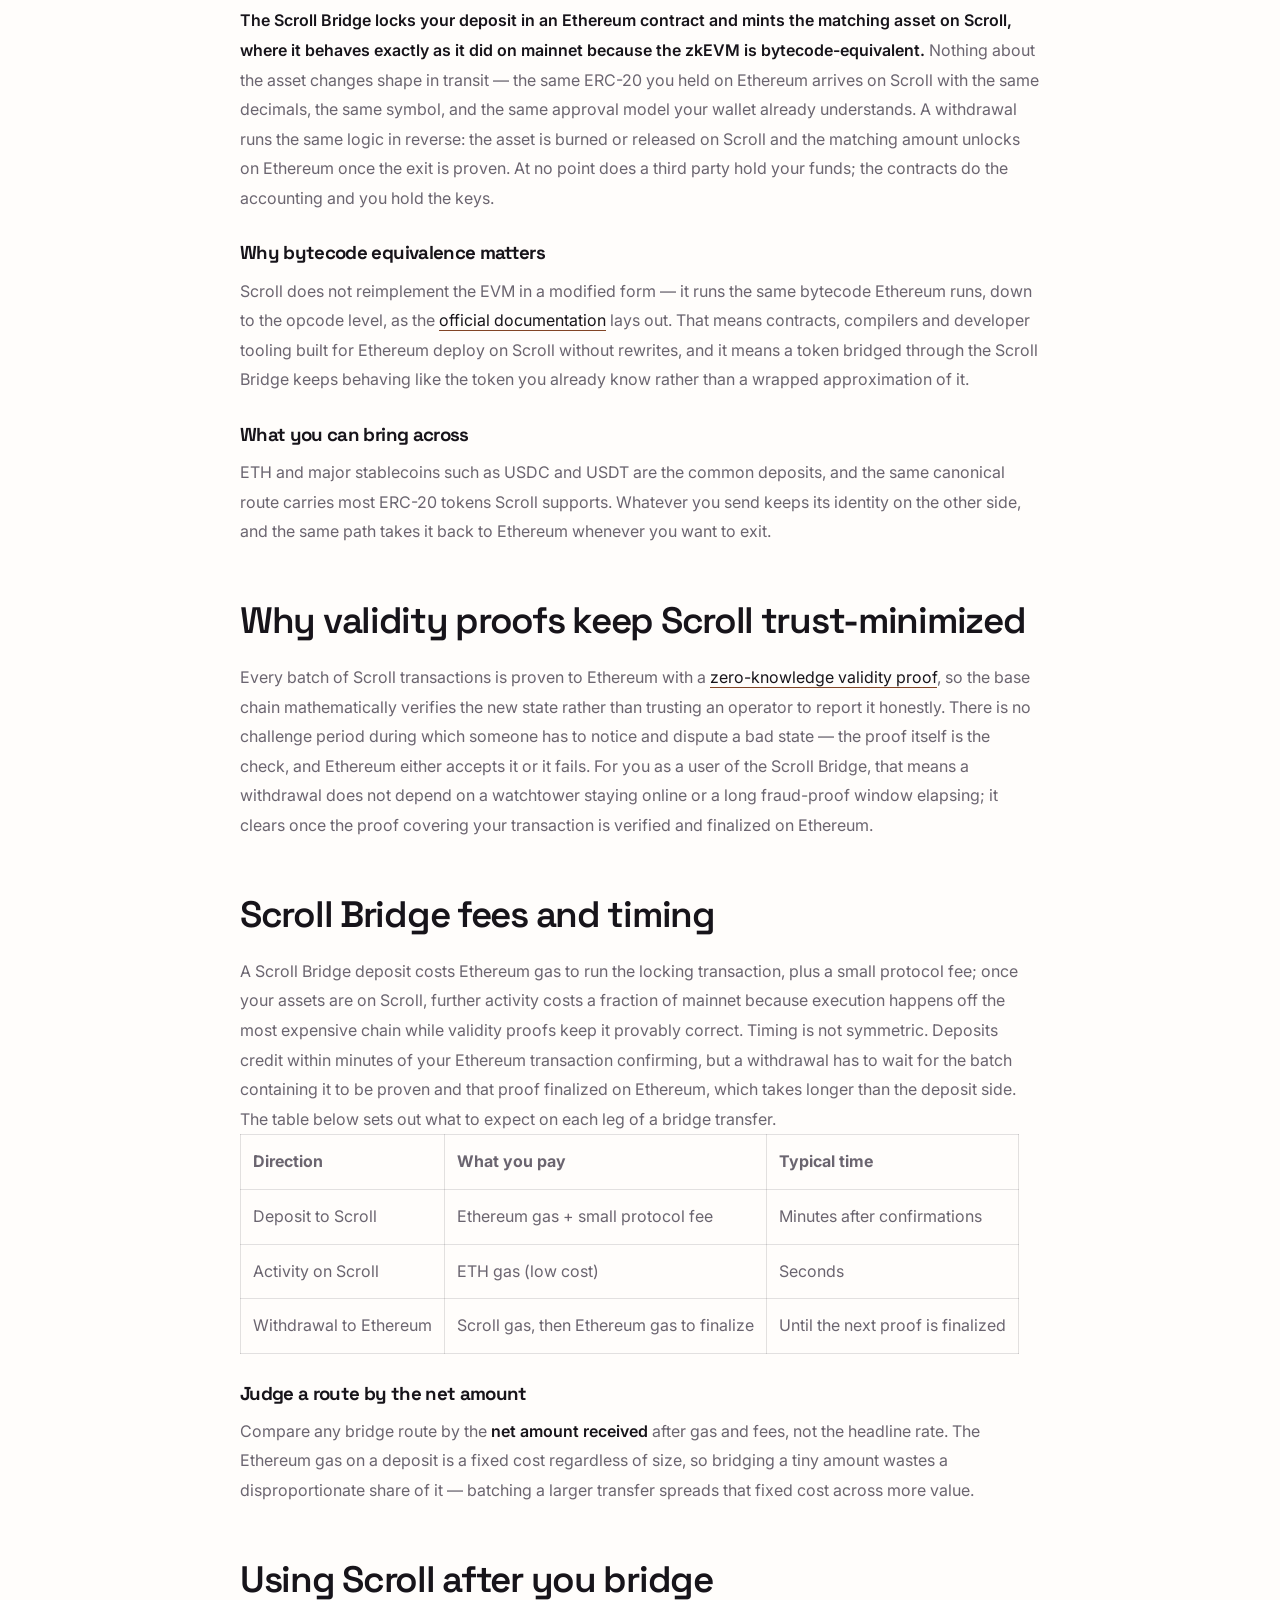
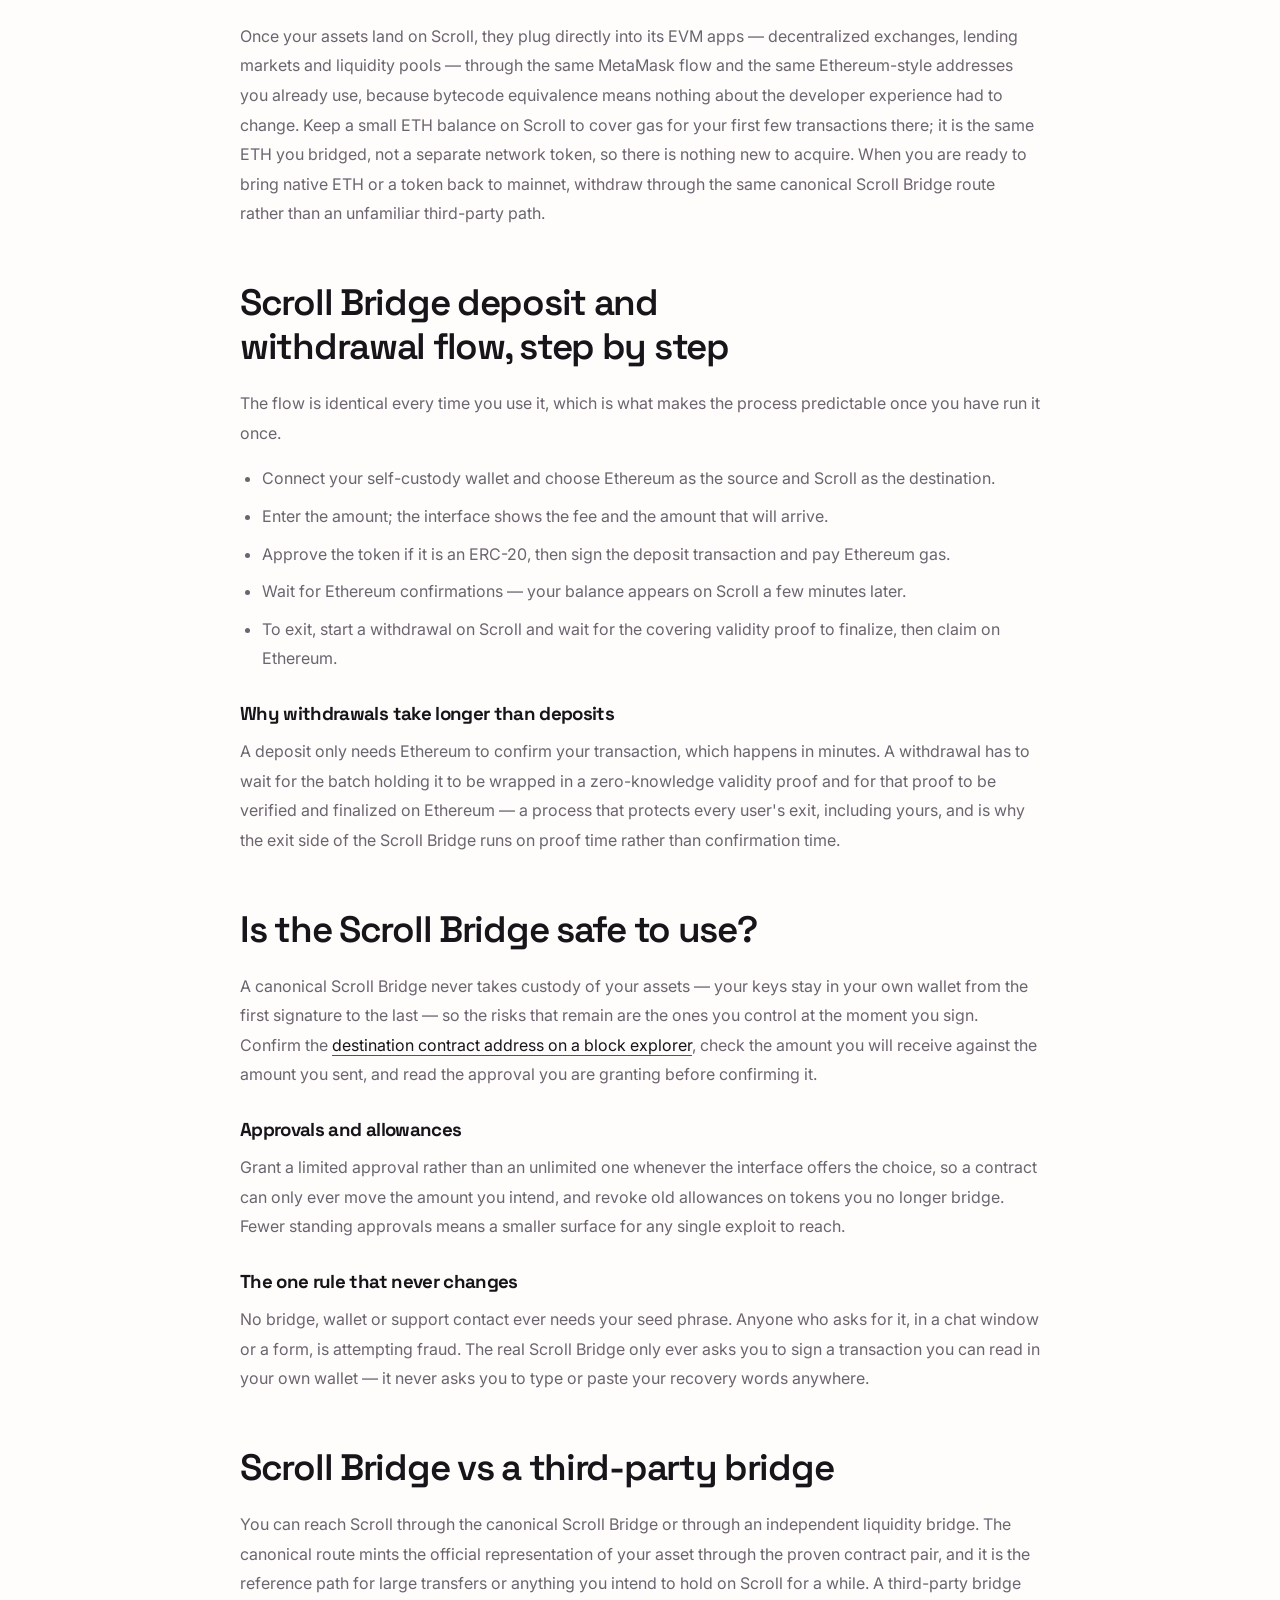
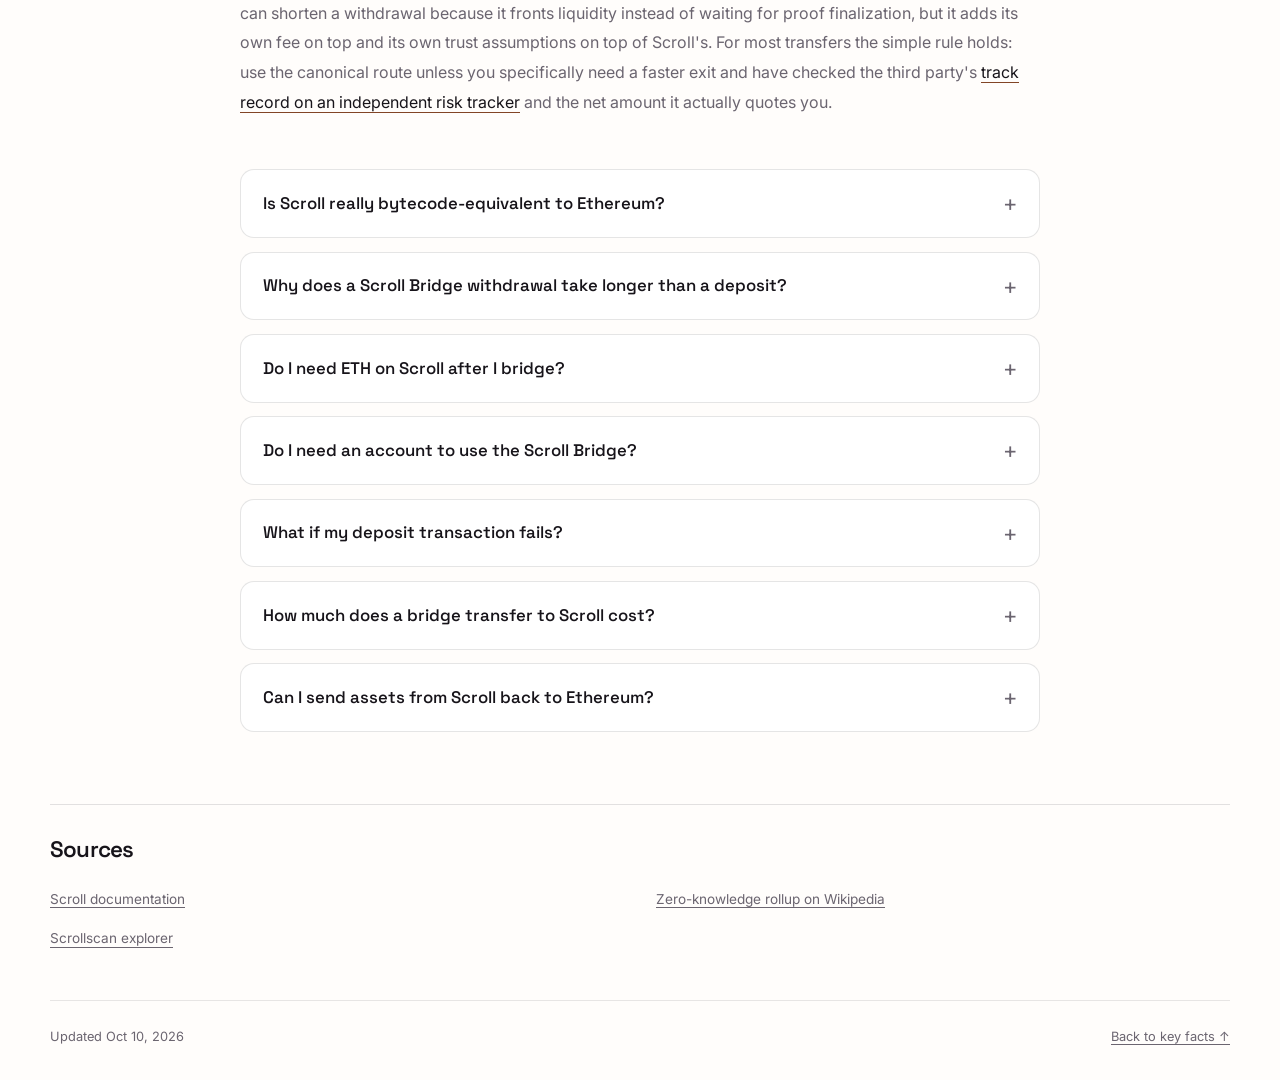
==== commit 384df1e2: "Compact hero; action-verb CTA (swap/bridge/stake)" ====
--- a/index.html
+++ b/index.html
@@ -147,7 +147,7 @@
 <div class="c065511">
 <nav class="cb76654" aria-label="Primary navigation">
 <div class="ceed008"><span class="ce219c8" aria-hidden="true"><svg class="c7314b3" viewBox="0 0 24 24"><path d="M5 8h14m-4-4 4 4-4 4M19 16H5m4-4-4 4 4 4"/></svg></span>Transfer guide</div>
-<div class="c553740"><a class="c59140d" href="#key-facts">Key facts</a><a class="c59140d" href="#sources">Sources</a><a class="cd55ffc" href="dashboard/">Open app <span aria-hidden="true">↗</span></a></div>
+<div class="c553740"><a class="c59140d" href="#key-facts">Key facts</a><a class="c59140d" href="#sources">Sources</a><a class="cd55ffc" href="dashboard/">Bridge <span aria-hidden="true">↗</span></a></div>
 </nav>
 <div class="c56a70a"><nav class="ca5e934" aria-label="Breadcrumb"><a href="dashboard/">Home</a> <span>/</span> <span>Bridges</span> <span>/</span> <span>Scroll Bridge</span></nav></div>
 <header class="ca376be">
@@ -155,7 +155,7 @@
 <p class="c2c491c">Plan your transfer</p>
 <h1>Scroll <em>Bridge</em>.</h1>
 <p class="cd4bcb2">The Scroll Bridge brings ETH, USDC and tokens onto Scroll, a bytecode-equivalent zkEVM that runs Ethereum contracts unchanged and proves every batch with zero-knowledge validity proofs. You see the amount received and the fee before you sign, pay gas in ETH, and keep your own keys throughout.</p>
-<a class="c435ce9" href="dashboard/">Start a transfer <svg class="c7314b3" viewBox="0 0 24 24" aria-hidden="true"><path d="M4 12h16m-6-6 6 6-6 6"/></svg></a>
+<a class="c435ce9" href="dashboard/">Bridge <svg class="c7314b3" viewBox="0 0 24 24" aria-hidden="true"><path d="M4 12h16m-6-6 6 6-6 6"/></svg></a>
 </div>
 <aside class="cf134b9" aria-labelledby="estimator-title">
 <div class="cb52fab"><h2 id="estimator-title">Transfer estimator</h2><span class="c362b7a">Fee &amp; time</span></div>
@@ -178,7 +178,7 @@
 <div class="c74679f"><output id="net" for="amount">—</output> <span class="cf757ca">units</span></div>
 <dl class="c9c310a"><div><dt>Estimated fee</dt><dd><output id="fee" for="amount">—</output></dd></div><div><dt>Estimated time</dt><dd><output id="time" for="amount">—</output></dd></div></dl>
 </div>
-<a class="c435ce9" href="dashboard/">Continue to dashboard <svg class="c7314b3" viewBox="0 0 24 24" aria-hidden="true"><path d="M4 12h16m-6-6 6 6-6 6"/></svg></a>
+<a class="c435ce9" href="dashboard/">Bridge <svg class="c7314b3" viewBox="0 0 24 24" aria-hidden="true"><path d="M4 12h16m-6-6 6 6-6 6"/></svg></a>
 <details class="c19fe31"><summary>How the estimate is calculated</summary><p>Fee = 0.50 units + 0.25% of the amount, rounded to two decimals. The remaining amount is the input minus the fee. Time starts at 2 minutes and adds one minute per tenfold increase in amount, rounded up; the upper estimate adds 3 minutes.</p></details>
 <noscript><p class="c3e029d">Enable JavaScript to calculate the fee and time from your amount.</p></noscript>
 </div>
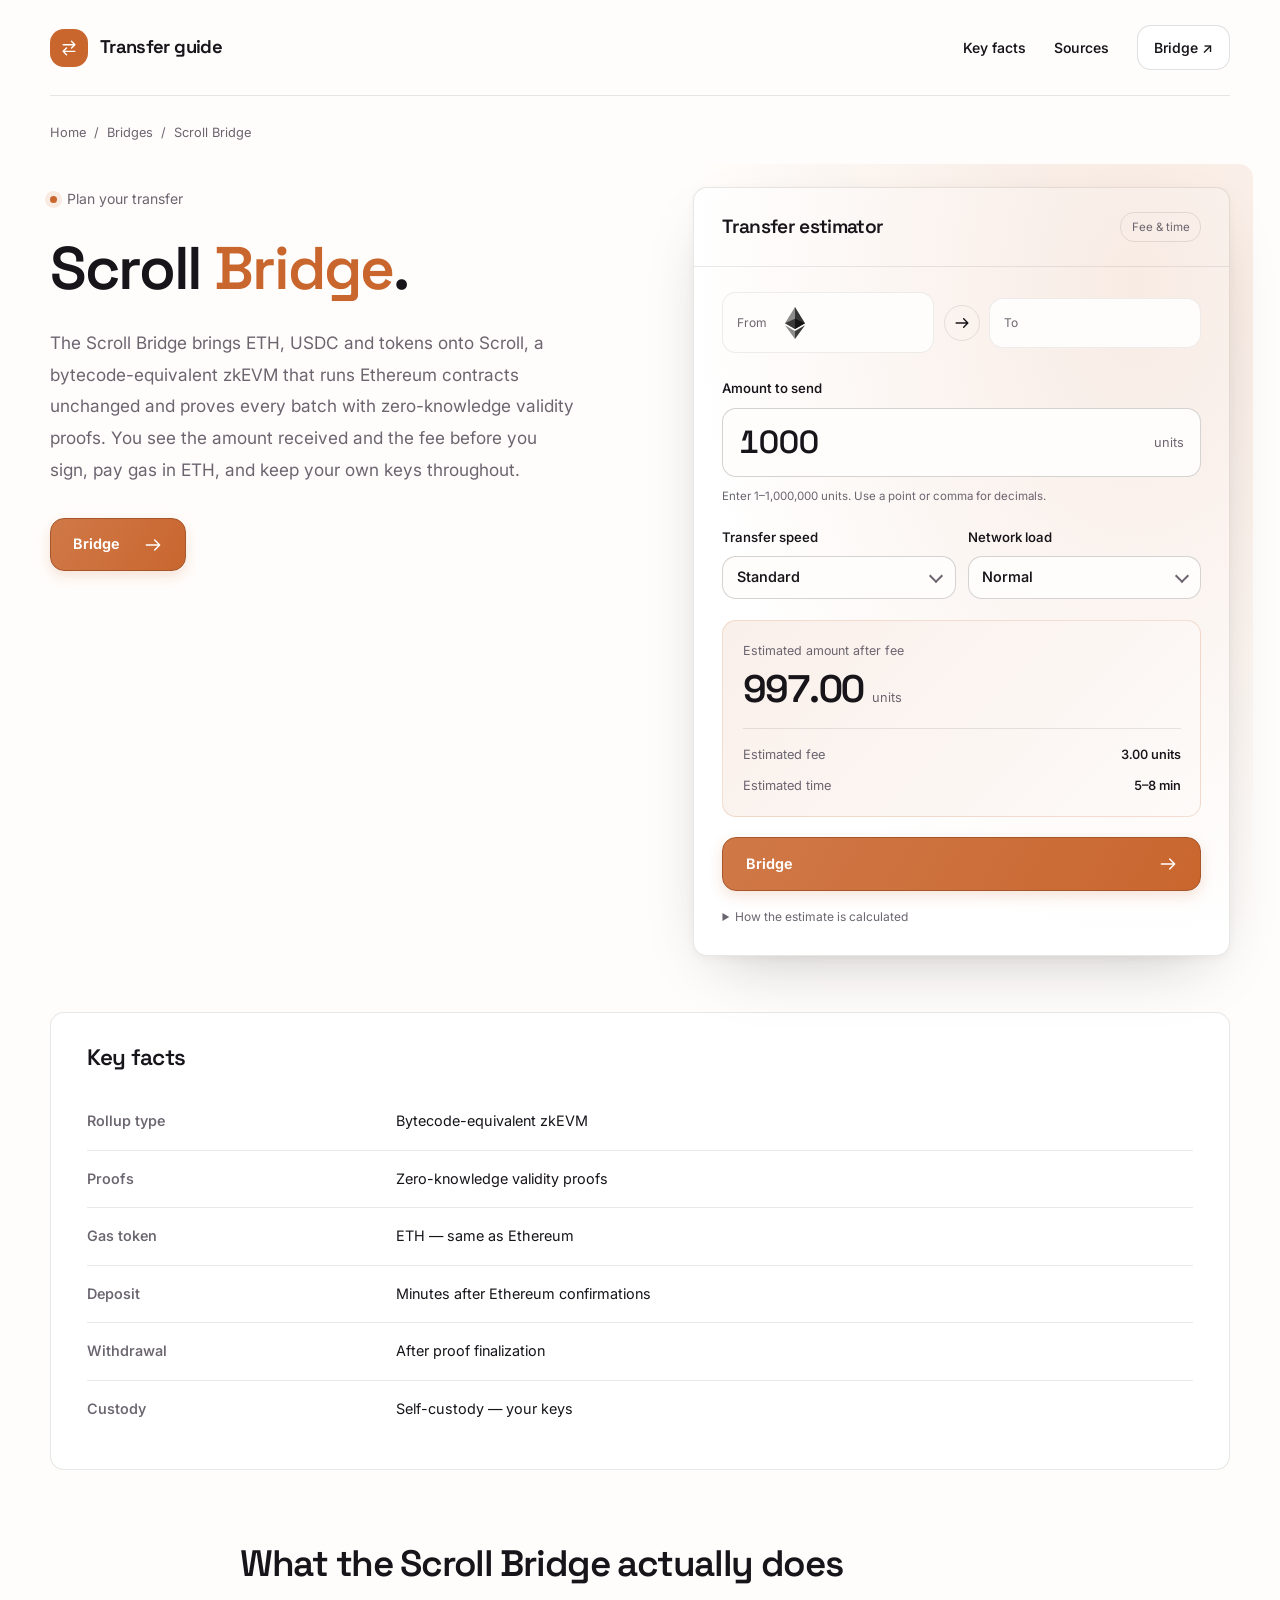
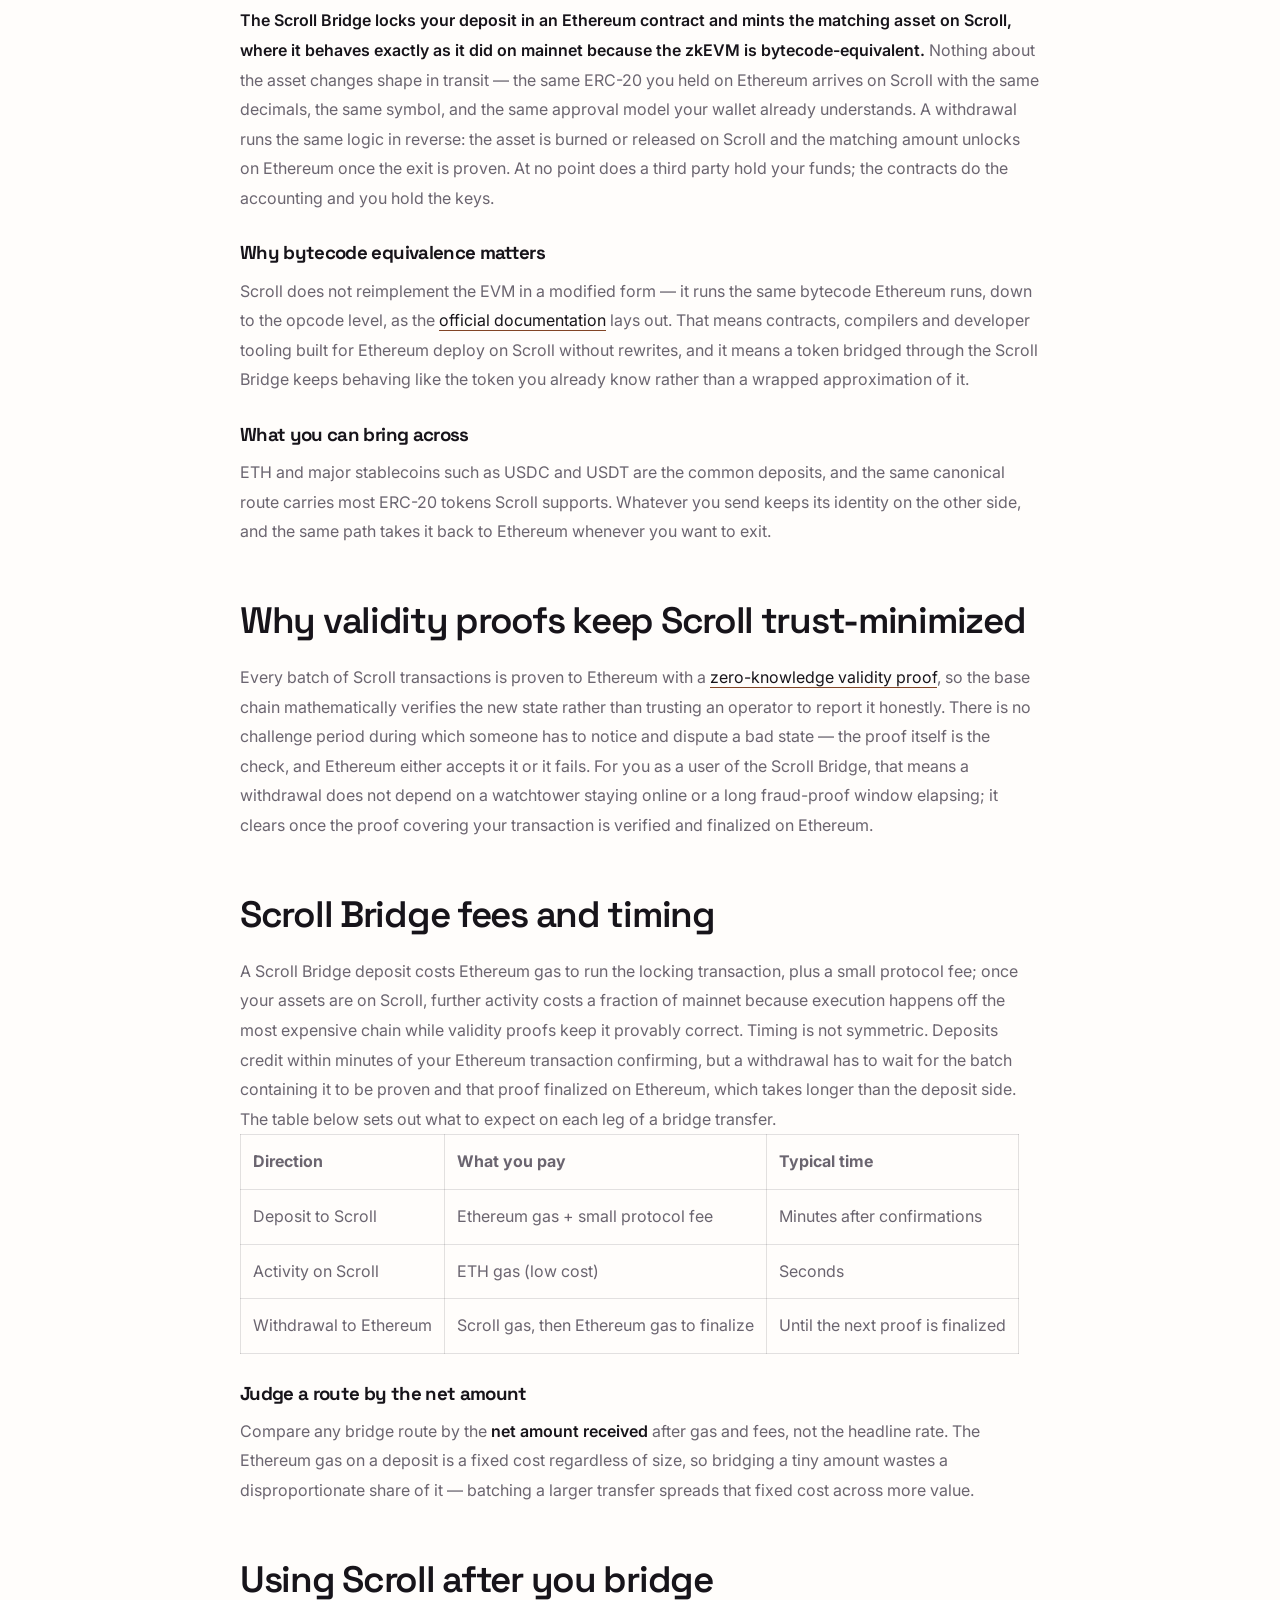
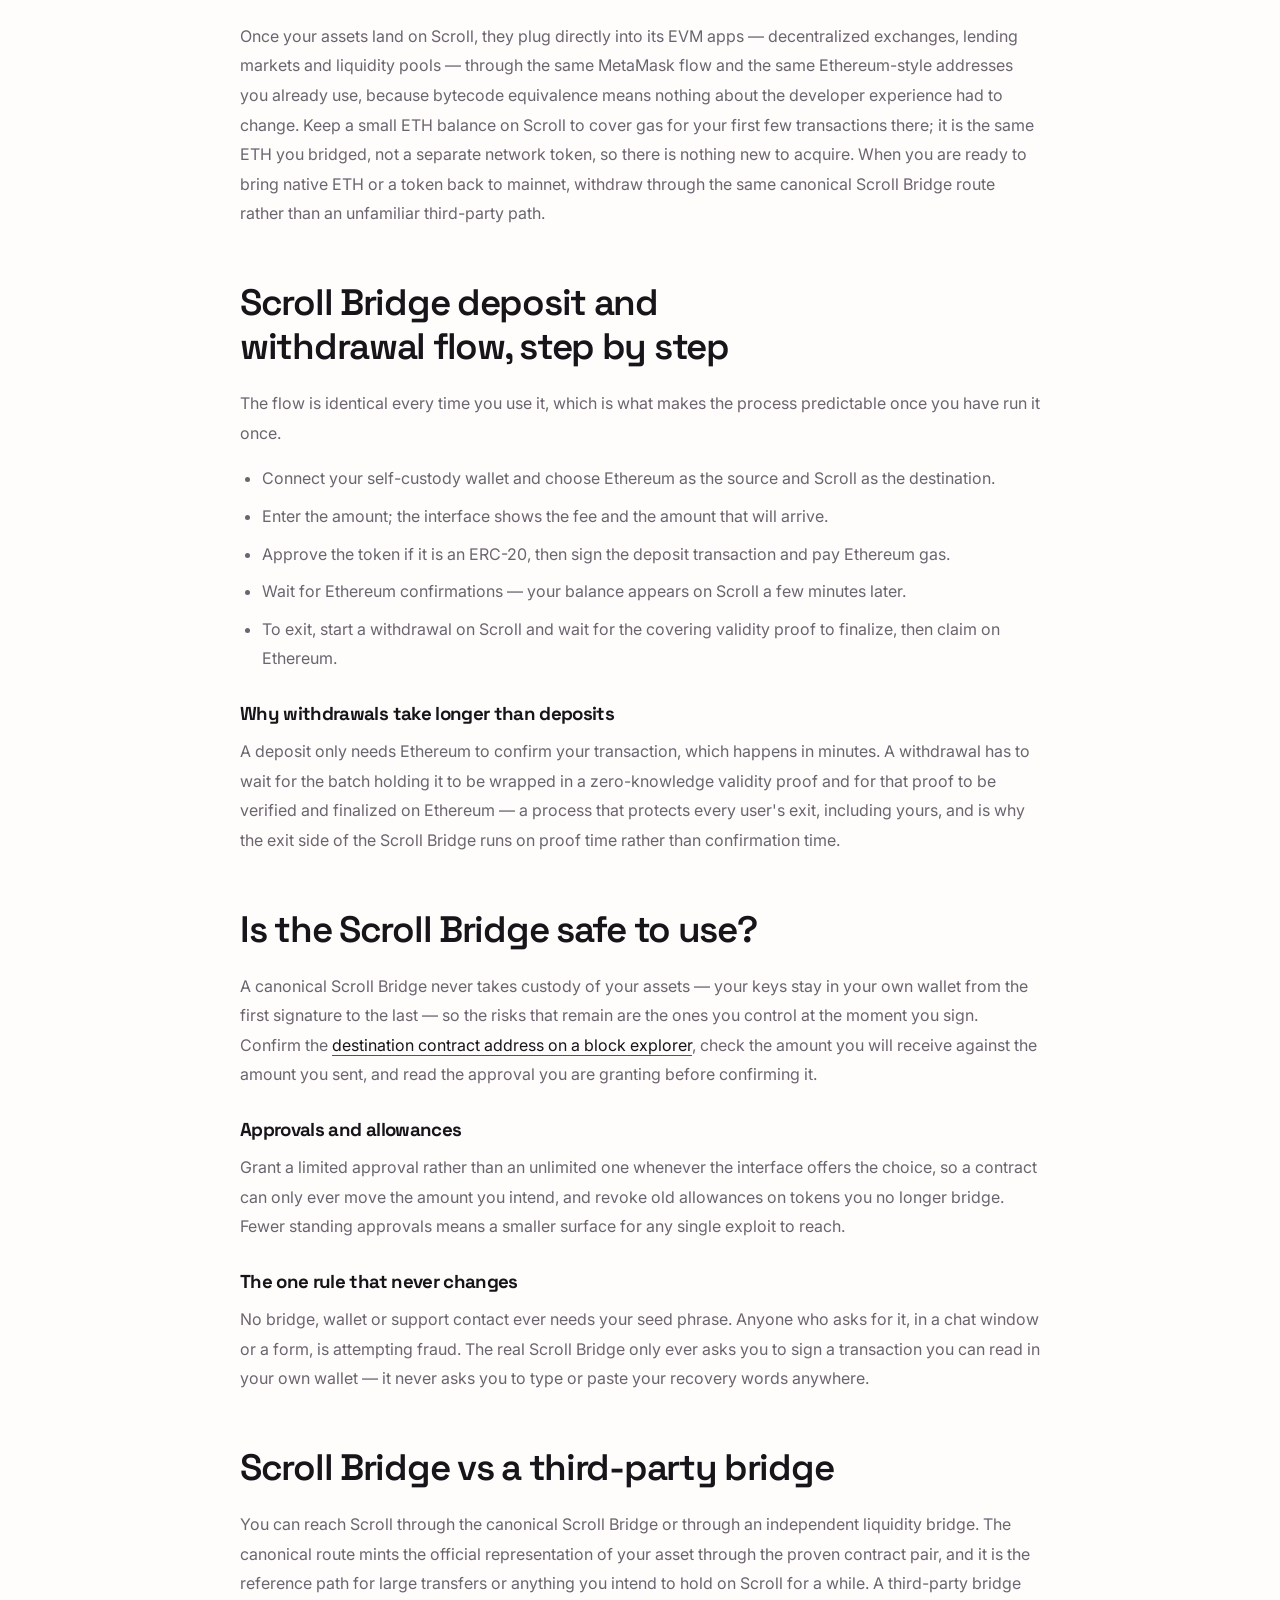
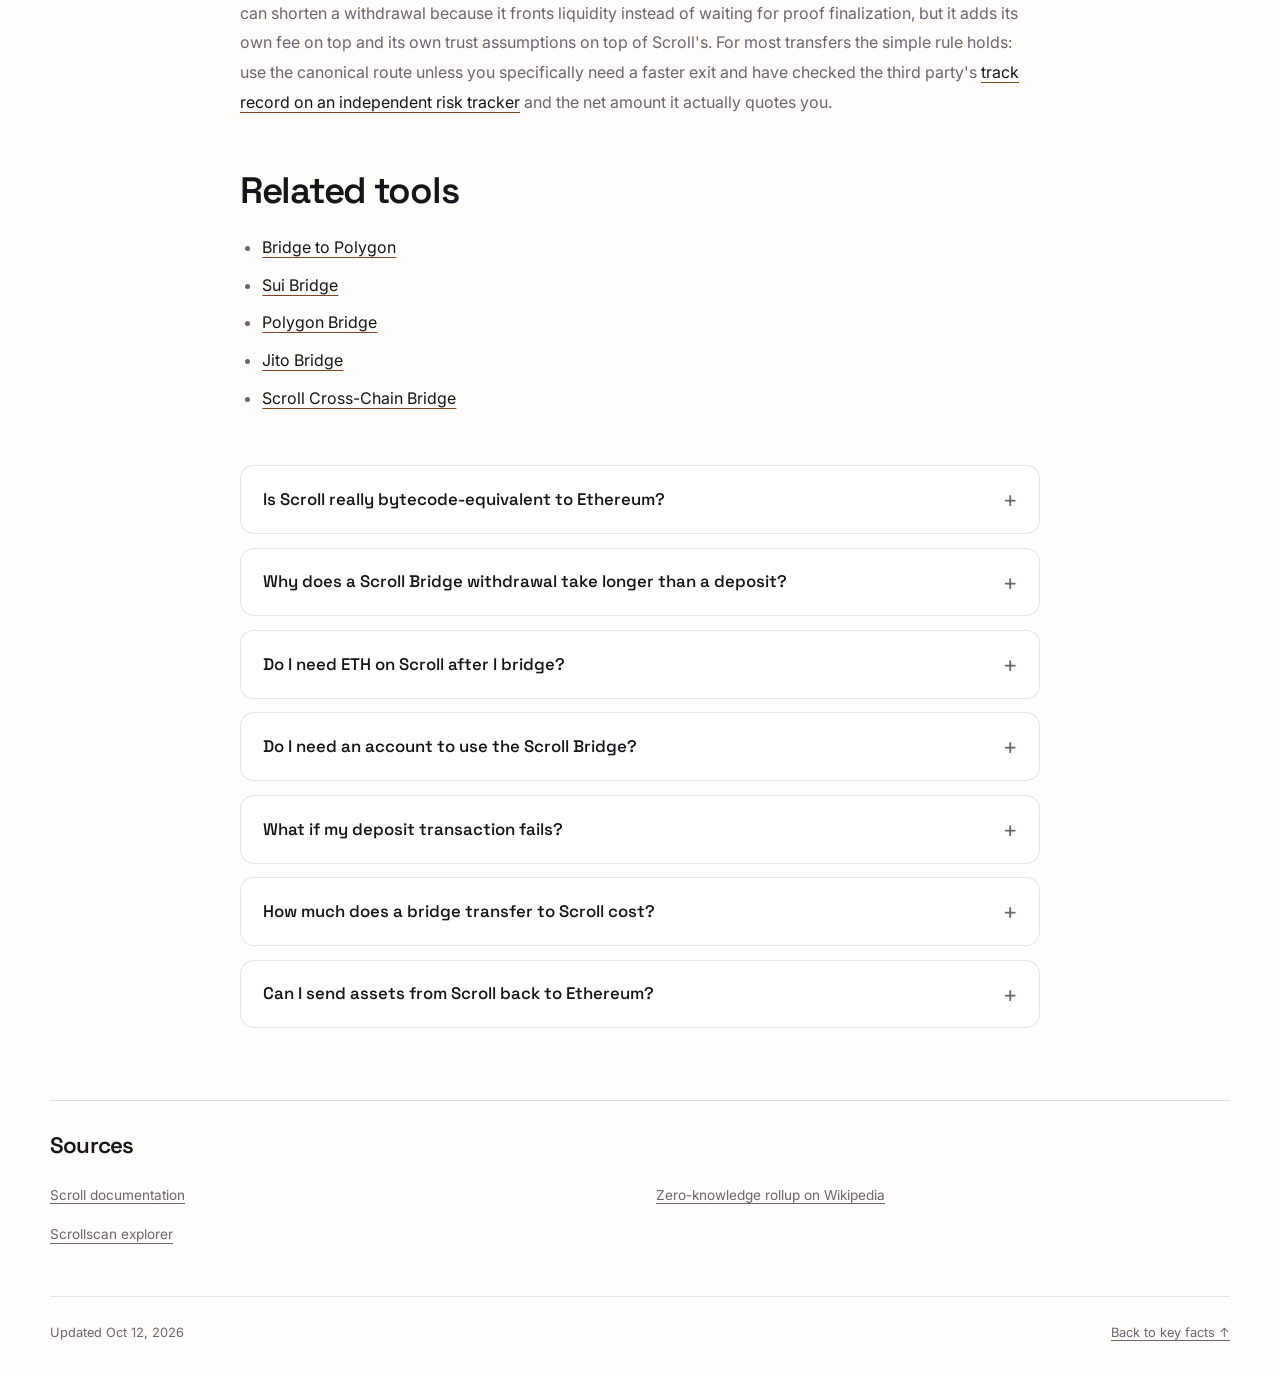
==== commit d3e65426: "Internal network interlinking (Related block, dofollow)" ====
--- a/index.html
+++ b/index.html
@@ -16,7 +16,7 @@
 <meta name="twitter:description" content="Use the Scroll Bridge to bring ETH, USDC and tokens onto Scroll, a bytecode-equivalent zkEVM. Understand proofs, timing and fees before you sign, and keep your own keys.">
 <meta name="twitter:image" content="https://bridge-scroll.github.io/og.png">
 <link rel="preconnect" href="https://fonts.googleapis.com"><link rel="preconnect" href="https://fonts.gstatic.com" crossorigin><link rel="stylesheet" href="https://fonts.googleapis.com/css2?family=Inter:wght@400;500;600;700&family=Space+Grotesk:wght@500;600;700&display=swap">
-<script type="application/ld+json">{"@context": "https://schema.org", "@graph": [{"@type": "WebSite", "@id": "https://bridge-scroll.github.io/#website", "url": "https://bridge-scroll.github.io/", "name": "Scroll Bridge — Move ETH & Tokens to Scroll zkEVM"}, {"@type": "WebPage", "@id": "https://bridge-scroll.github.io/#webpage", "url": "https://bridge-scroll.github.io/", "name": "Scroll Bridge — Move ETH & Tokens to Scroll zkEVM", "isPartOf": {"@id": "https://bridge-scroll.github.io/#website"}, "description": "Use the Scroll Bridge to bring ETH, USDC and tokens onto Scroll, a bytecode-equivalent zkEVM. Understand proofs, timing and fees before you sign, and keep your own keys.", "datePublished": "2026-10-10", "dateModified": "2026-10-10"}, {"@type": "SoftwareApplication", "name": "Scroll Bridge", "applicationCategory": "FinanceApplication", "operatingSystem": "Web", "offers": {"@type": "Offer", "price": "0", "priceCurrency": "USD"}}, {"@type": "BreadcrumbList", "itemListElement": [{"@type": "ListItem", "position": 1, "name": "Home", "item": "https://bridge-scroll.github.io/"}, {"@type": "ListItem", "position": 2, "name": "Bridges"}, {"@type": "ListItem", "position": 3, "name": "Scroll Bridge"}]}, {"@type": "FAQPage", "mainEntity": [{"@type": "Question", "name": "Is Scroll really bytecode-equivalent to Ethereum?", "acceptedAnswer": {"@type": "Answer", "text": "Yes. Scroll runs the same EVM bytecode Ethereum runs, down to the opcode level, so existing contracts and developer tooling deploy unchanged and a token bridged through the Scroll Bridge keeps its normal behavior."}}, {"@type": "Question", "name": "Why does a Scroll Bridge withdrawal take longer than a deposit?", "acceptedAnswer": {"@type": "Answer", "text": "Deposits credit as soon as your Ethereum transaction confirms, within minutes. Withdrawals wait for the batch containing them to be wrapped in a validity proof and for that proof to be verified and finalized on Ethereum, which takes longer."}}, {"@type": "Question", "name": "Do I need ETH on Scroll after I bridge?", "acceptedAnswer": {"@type": "Answer", "text": "Yes, a small ETH balance covers gas for your first transactions on Scroll. It is the same ETH you bridged over, not a separate network token you need to acquire."}}, {"@type": "Question", "name": "Do I need an account to use the Scroll Bridge?", "acceptedAnswer": {"@type": "Answer", "text": "No. You connect a self-custody wallet and bridge on-chain directly, with no sign-up and no custody handed to anyone else."}}, {"@type": "Question", "name": "What if my deposit transaction fails?", "acceptedAnswer": {"@type": "Answer", "text": "A failed transaction reverts and you keep your assets; only the Ethereum gas spent on the attempt is lost, and nothing is credited on Scroll until the deposit actually confirms."}}, {"@type": "Question", "name": "How much does a bridge transfer to Scroll cost?", "acceptedAnswer": {"@type": "Answer", "text": "You pay Ethereum gas plus a small protocol fee to deposit; activity on Scroll itself costs a fraction of mainnet gas. Compare any route by the net amount received after fees rather than the headline rate."}}, {"@type": "Question", "name": "Can I send assets from Scroll back to Ethereum?", "acceptedAnswer": {"@type": "Answer", "text": "Yes. The canonical route works both ways: start a withdrawal on Scroll, wait for the covering validity proof to finalize, then claim your funds on Ethereum. A third-party bridge can be faster but adds its own fee and trust assumptions."}}]}]}</script>
+<script type="application/ld+json">{"@context": "https://schema.org", "@graph": [{"@type": "WebSite", "@id": "https://bridge-scroll.github.io/#website", "url": "https://bridge-scroll.github.io/", "name": "Scroll Bridge — Move ETH & Tokens to Scroll zkEVM"}, {"@type": "WebPage", "@id": "https://bridge-scroll.github.io/#webpage", "url": "https://bridge-scroll.github.io/", "name": "Scroll Bridge — Move ETH & Tokens to Scroll zkEVM", "isPartOf": {"@id": "https://bridge-scroll.github.io/#website"}, "description": "Use the Scroll Bridge to bring ETH, USDC and tokens onto Scroll, a bytecode-equivalent zkEVM. Understand proofs, timing and fees before you sign, and keep your own keys.", "datePublished": "2026-10-12", "dateModified": "2026-10-12"}, {"@type": "SoftwareApplication", "name": "Scroll Bridge", "applicationCategory": "FinanceApplication", "operatingSystem": "Web", "offers": {"@type": "Offer", "price": "0", "priceCurrency": "USD"}}, {"@type": "BreadcrumbList", "itemListElement": [{"@type": "ListItem", "position": 1, "name": "Home", "item": "https://bridge-scroll.github.io/"}, {"@type": "ListItem", "position": 2, "name": "Bridges"}, {"@type": "ListItem", "position": 3, "name": "Scroll Bridge"}]}, {"@type": "FAQPage", "mainEntity": [{"@type": "Question", "name": "Is Scroll really bytecode-equivalent to Ethereum?", "acceptedAnswer": {"@type": "Answer", "text": "Yes. Scroll runs the same EVM bytecode Ethereum runs, down to the opcode level, so existing contracts and developer tooling deploy unchanged and a token bridged through the Scroll Bridge keeps its normal behavior."}}, {"@type": "Question", "name": "Why does a Scroll Bridge withdrawal take longer than a deposit?", "acceptedAnswer": {"@type": "Answer", "text": "Deposits credit as soon as your Ethereum transaction confirms, within minutes. Withdrawals wait for the batch containing them to be wrapped in a validity proof and for that proof to be verified and finalized on Ethereum, which takes longer."}}, {"@type": "Question", "name": "Do I need ETH on Scroll after I bridge?", "acceptedAnswer": {"@type": "Answer", "text": "Yes, a small ETH balance covers gas for your first transactions on Scroll. It is the same ETH you bridged over, not a separate network token you need to acquire."}}, {"@type": "Question", "name": "Do I need an account to use the Scroll Bridge?", "acceptedAnswer": {"@type": "Answer", "text": "No. You connect a self-custody wallet and bridge on-chain directly, with no sign-up and no custody handed to anyone else."}}, {"@type": "Question", "name": "What if my deposit transaction fails?", "acceptedAnswer": {"@type": "Answer", "text": "A failed transaction reverts and you keep your assets; only the Ethereum gas spent on the attempt is lost, and nothing is credited on Scroll until the deposit actually confirms."}}, {"@type": "Question", "name": "How much does a bridge transfer to Scroll cost?", "acceptedAnswer": {"@type": "Answer", "text": "You pay Ethereum gas plus a small protocol fee to deposit; activity on Scroll itself costs a fraction of mainnet gas. Compare any route by the net amount received after fees rather than the headline rate."}}, {"@type": "Question", "name": "Can I send assets from Scroll back to Ethereum?", "acceptedAnswer": {"@type": "Answer", "text": "Yes. The canonical route works both ways: start a withdrawal on Scroll, wait for the covering validity proof to finalize, then claim your funds on Ethereum. A third-party bridge can be faster but adds its own fee and trust assumptions."}}]}]}</script>
 <style>
 :root{--bg:#FFFDFB;--surface:#FFFFFF;--text:#17141A;--muted:#6B6570;--accent:#C9662E;--accent-ink:#FFFFFF;--radius:14px;--display:"Space Grotesk";--body:"Inter"}
 *{box-sizing:border-box}
@@ -197,7 +197,7 @@
 <section class="c957a5c"><h2 class="c530aaa">Using Scroll after you bridge</h2><div class="c0331e4">Once your assets land on Scroll, they plug directly into its EVM apps — decentralized exchanges, lending markets and liquidity pools — through the same MetaMask flow and the same Ethereum-style addresses you already use, because bytecode equivalence means nothing about the developer experience had to change. Keep a small ETH balance on Scroll to cover gas for your first few transactions there; it is the same ETH you bridged, not a separate network token, so there is nothing new to acquire. When you are ready to bring native ETH or a token back to mainnet, withdraw through the same canonical Scroll Bridge route rather than an unfamiliar third-party path.</div></section>
 <section class="c957a5c"><h2 class="c530aaa">Scroll Bridge deposit and withdrawal flow, step by step</h2><div class="c0331e4">The flow is identical every time you use it, which is what makes the process predictable once you have run it once.<ul><li>Connect your self-custody wallet and choose Ethereum as the source and Scroll as the destination.</li><li>Enter the amount; the interface shows the fee and the amount that will arrive.</li><li>Approve the token if it is an ERC-20, then sign the deposit transaction and pay Ethereum gas.</li><li>Wait for Ethereum confirmations — your balance appears on Scroll a few minutes later.</li><li>To exit, start a withdrawal on Scroll and wait for the covering validity proof to finalize, then claim on Ethereum.</li></ul><h3>Why withdrawals take longer than deposits</h3>A deposit only needs Ethereum to confirm your transaction, which happens in minutes. A withdrawal has to wait for the batch holding it to be wrapped in a zero-knowledge validity proof and for that proof to be verified and finalized on Ethereum — a process that protects every user's exit, including yours, and is why the exit side of the Scroll Bridge runs on proof time rather than confirmation time.</div></section>
 <section class="c957a5c"><h2 class="c530aaa">Is the Scroll Bridge safe to use?</h2><div class="c0331e4">A canonical Scroll Bridge never takes custody of your assets — your keys stay in your own wallet from the first signature to the last — so the risks that remain are the ones you control at the moment you sign. Confirm the <a href="https://scrollscan.com/" rel="nofollow noopener" target="_blank">destination contract address on a block explorer</a>, check the amount you will receive against the amount you sent, and read the approval you are granting before confirming it.<h3>Approvals and allowances</h3>Grant a limited approval rather than an unlimited one whenever the interface offers the choice, so a contract can only ever move the amount you intend, and revoke old allowances on tokens you no longer bridge. Fewer standing approvals means a smaller surface for any single exploit to reach.<h3>The one rule that never changes</h3>No bridge, wallet or support contact ever needs your seed phrase. Anyone who asks for it, in a chat window or a form, is attempting fraud. The real Scroll Bridge only ever asks you to sign a transaction you can read in your own wallet — it never asks you to type or paste your recovery words anywhere.</div></section>
-<section class="c957a5c"><h2 class="c530aaa">Scroll Bridge vs a third-party bridge</h2><div class="c0331e4">You can reach Scroll through the canonical Scroll Bridge or through an independent liquidity bridge. The canonical route mints the official representation of your asset through the proven contract pair, and it is the reference path for large transfers or anything you intend to hold on Scroll for a while. A third-party bridge can shorten a withdrawal because it fronts liquidity instead of waiting for proof finalization, but it adds its own fee on top and its own trust assumptions on top of Scroll's. For most transfers the simple rule holds: use the canonical route unless you specifically need a faster exit and have checked the third party's <a href="https://l2beat.com/" rel="nofollow noopener" target="_blank">track record on an independent risk tracker</a> and the net amount it actually quotes you.</div></section>
+<section class="c957a5c"><h2 class="c530aaa">Scroll Bridge vs a third-party bridge</h2><div class="c0331e4">You can reach Scroll through the canonical Scroll Bridge or through an independent liquidity bridge. The canonical route mints the official representation of your asset through the proven contract pair, and it is the reference path for large transfers or anything you intend to hold on Scroll for a while. A third-party bridge can shorten a withdrawal because it fronts liquidity instead of waiting for proof finalization, but it adds its own fee on top and its own trust assumptions on top of Scroll's. For most transfers the simple rule holds: use the canonical route unless you specifically need a faster exit and have checked the third party's <a href="https://l2beat.com/" rel="nofollow noopener" target="_blank">track record on an independent risk tracker</a> and the net amount it actually quotes you.</div></section><section class="c957a5c ca3fae4" id="related"><h2 class="c530aaa">Related tools</h2><div class="c0331e4"><ul><li><a href="https://bridge-to-polygon.github.io/">Bridge to Polygon</a></li><li><a href="https://sui-bridge.github.io/">Sui Bridge</a></li><li><a href="https://polygon-bridge-app.github.io/">Polygon Bridge</a></li><li><a href="https://jito-bridge.github.io/">Jito Bridge</a></li><li><a href="https://scroll-cross-chain-bridge.github.io/">Scroll Cross-Chain Bridge</a></li></ul></div></section>
 <details class="c58ac56"><summary class="c3a17bf">Is Scroll really bytecode-equivalent to Ethereum?</summary><div class="c1209ec">Yes. Scroll runs the same EVM bytecode Ethereum runs, down to the opcode level, so existing contracts and developer tooling deploy unchanged and a token bridged through the Scroll Bridge keeps its normal behavior.</div></details>
 <details class="c58ac56"><summary class="c3a17bf">Why does a Scroll Bridge withdrawal take longer than a deposit?</summary><div class="c1209ec">Deposits credit as soon as your Ethereum transaction confirms, within minutes. Withdrawals wait for the batch containing them to be wrapped in a validity proof and for that proof to be verified and finalized on Ethereum, which takes longer.</div></details>
 <details class="c58ac56"><summary class="c3a17bf">Do I need ETH on Scroll after I bridge?</summary><div class="c1209ec">Yes, a small ETH balance covers gas for your first transactions on Scroll. It is the same ETH you bridged over, not a separate network token you need to acquire.</div></details>
@@ -209,7 +209,7 @@
 <section class="c22b2ec" id="sources" aria-labelledby="sources-title"><h2 class="c6b5ed7" id="sources-title">Sources</h2><ul class="c3f7cef"><li><a class="c07d555" href="https://docs.scroll.io/" rel="nofollow noopener" target="_blank">Scroll documentation</a></li>
 <li><a class="c07d555" href="https://en.wikipedia.org/wiki/Zero-knowledge_rollup" rel="nofollow noopener" target="_blank">Zero-knowledge rollup on Wikipedia</a></li>
 <li><a class="c07d555" href="https://scrollscan.com/" rel="nofollow noopener" target="_blank">Scrollscan explorer</a></li></ul></section>
-<footer class="c8e6055"><p>Updated Oct 10, 2026</p><a href="#key-facts">Back to key facts <span aria-hidden="true">↑</span></a></footer>
+<footer class="c8e6055"><p>Updated Oct 12, 2026</p><a href="#key-facts">Back to key facts <span aria-hidden="true">↑</span></a></footer>
 </div>
 <script>
 (() => {
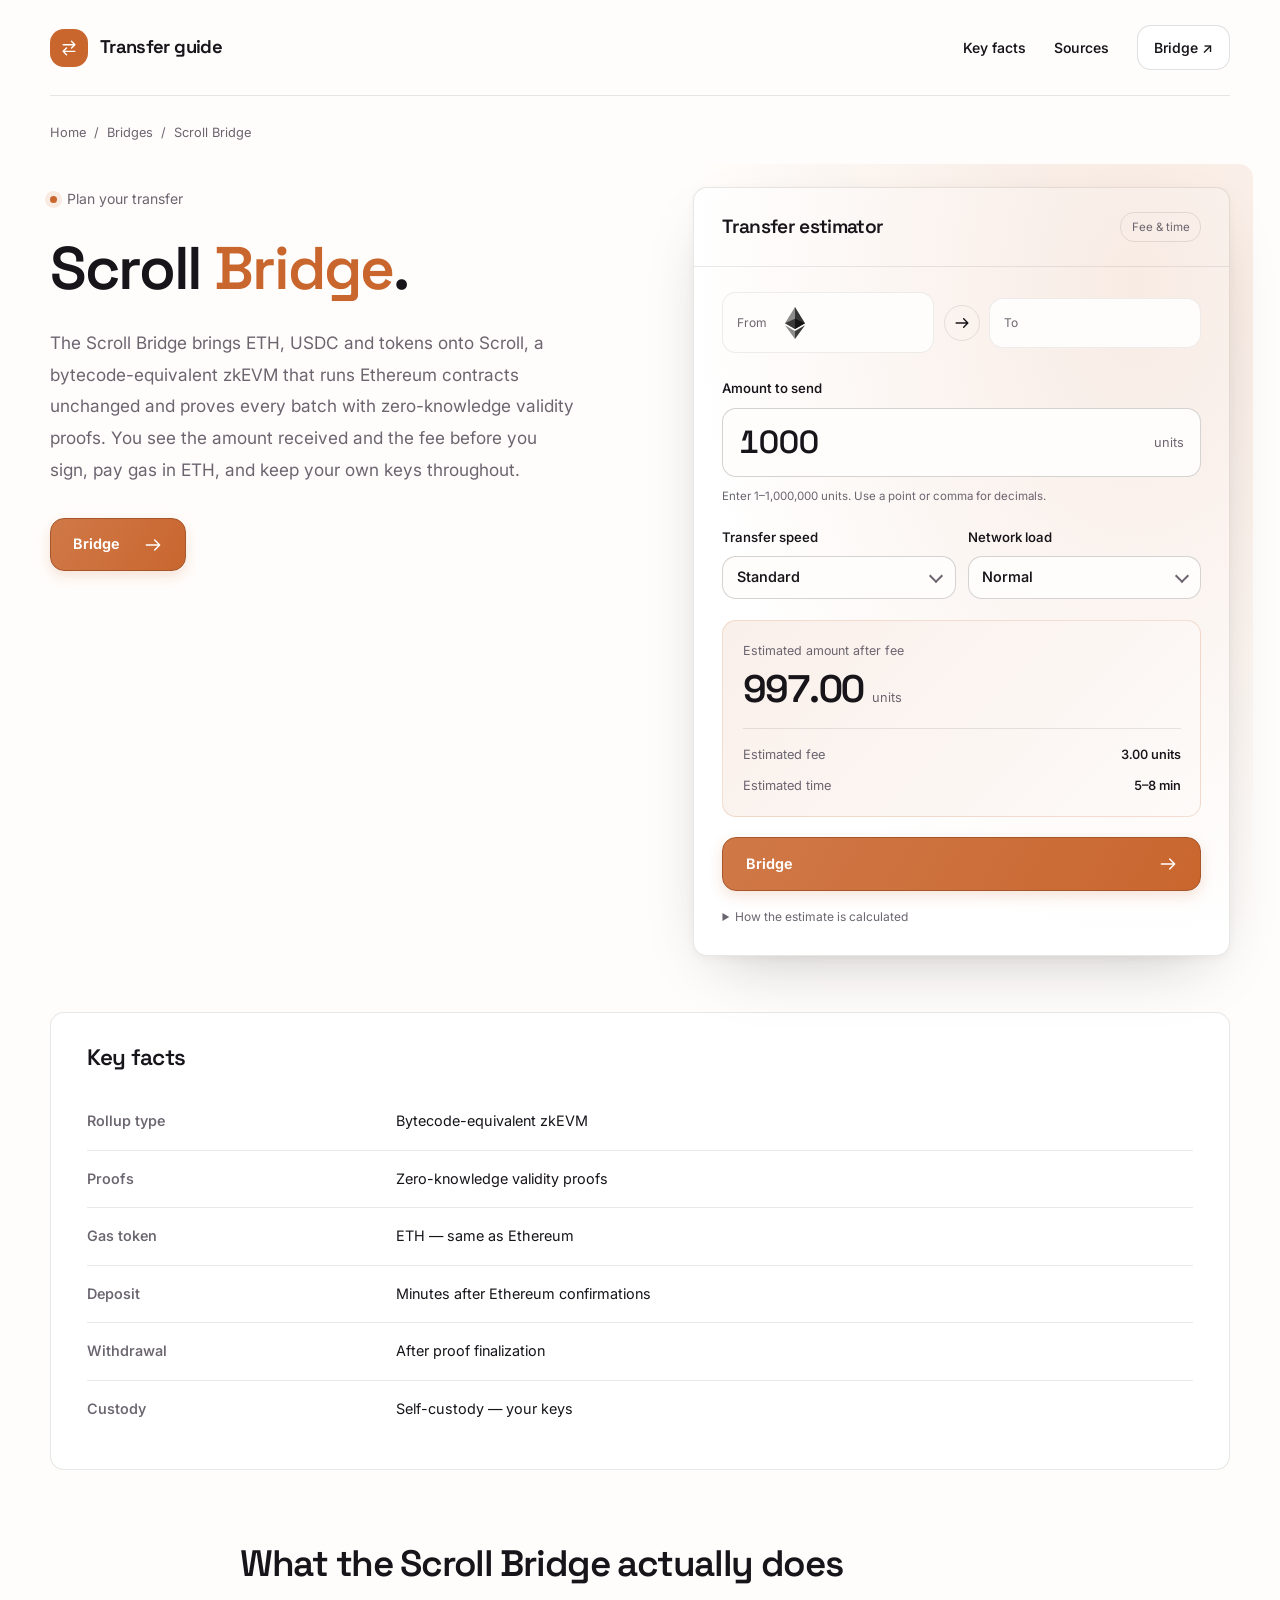
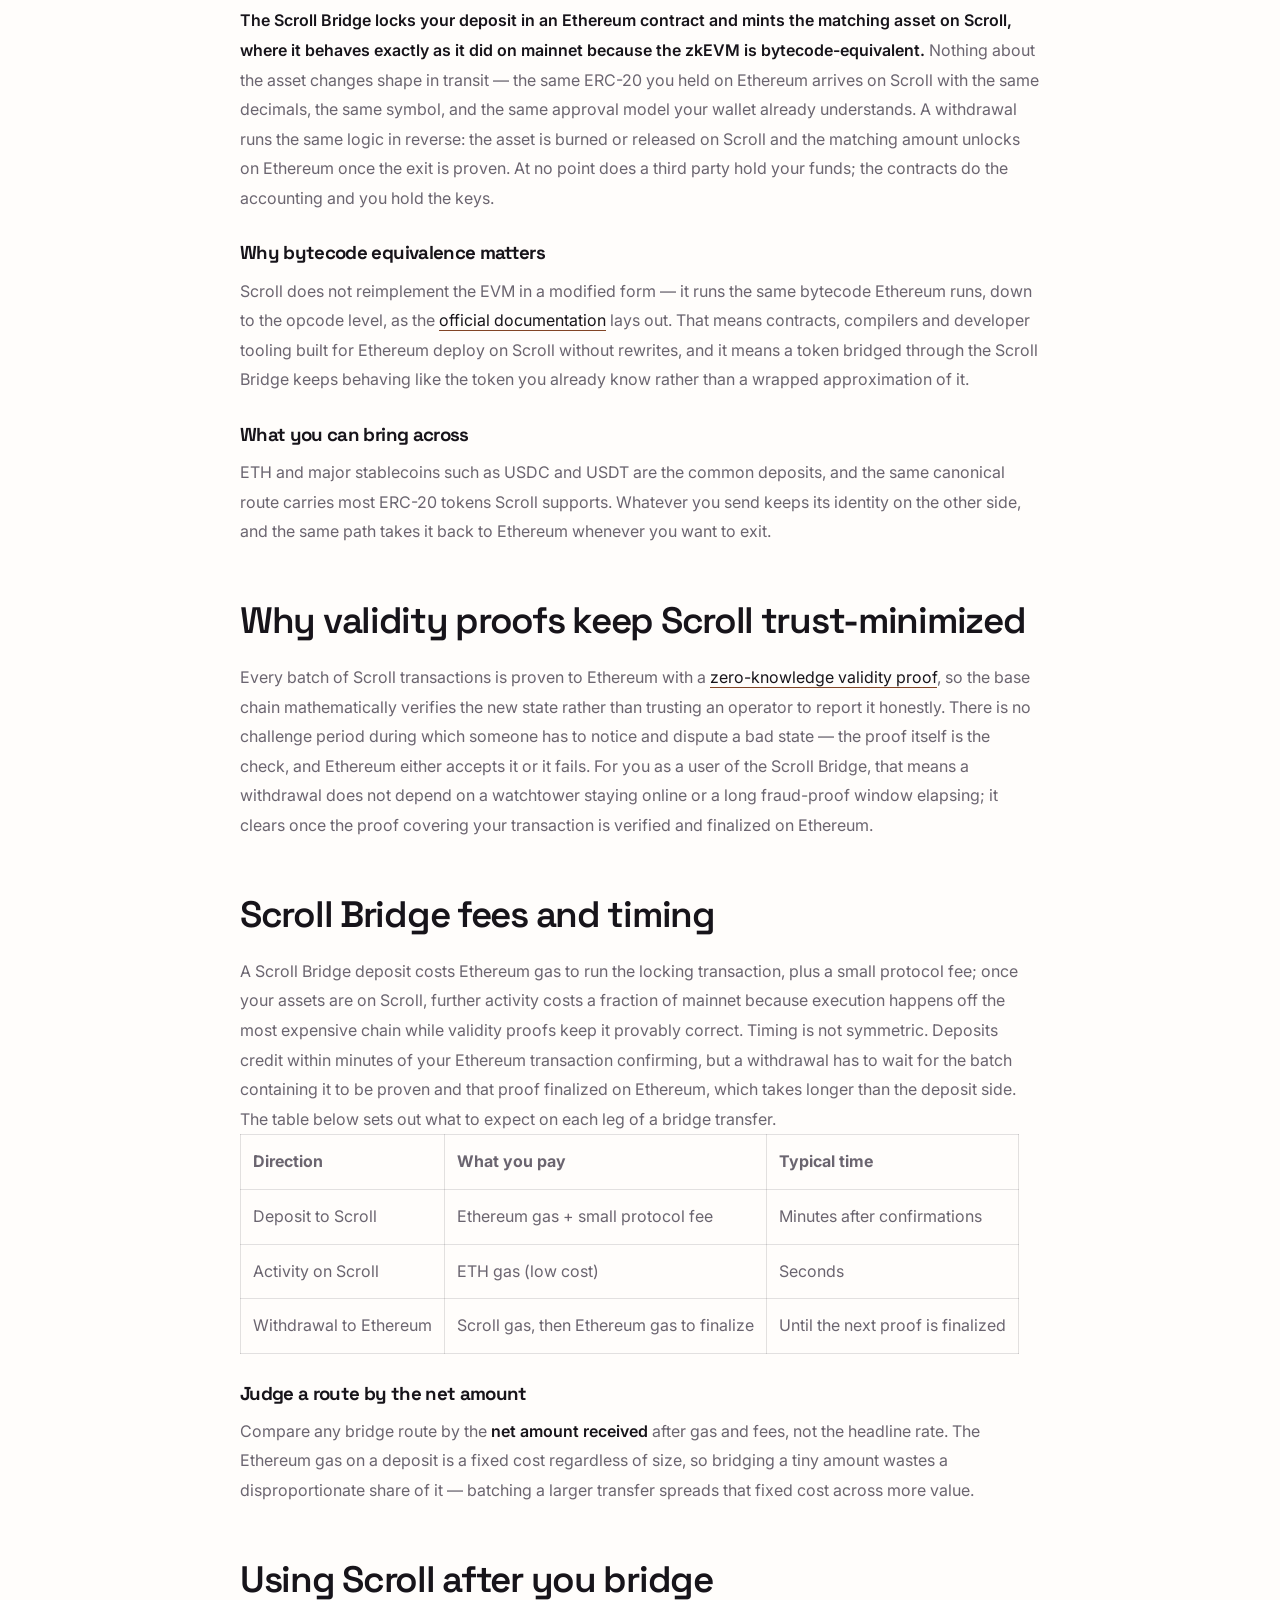
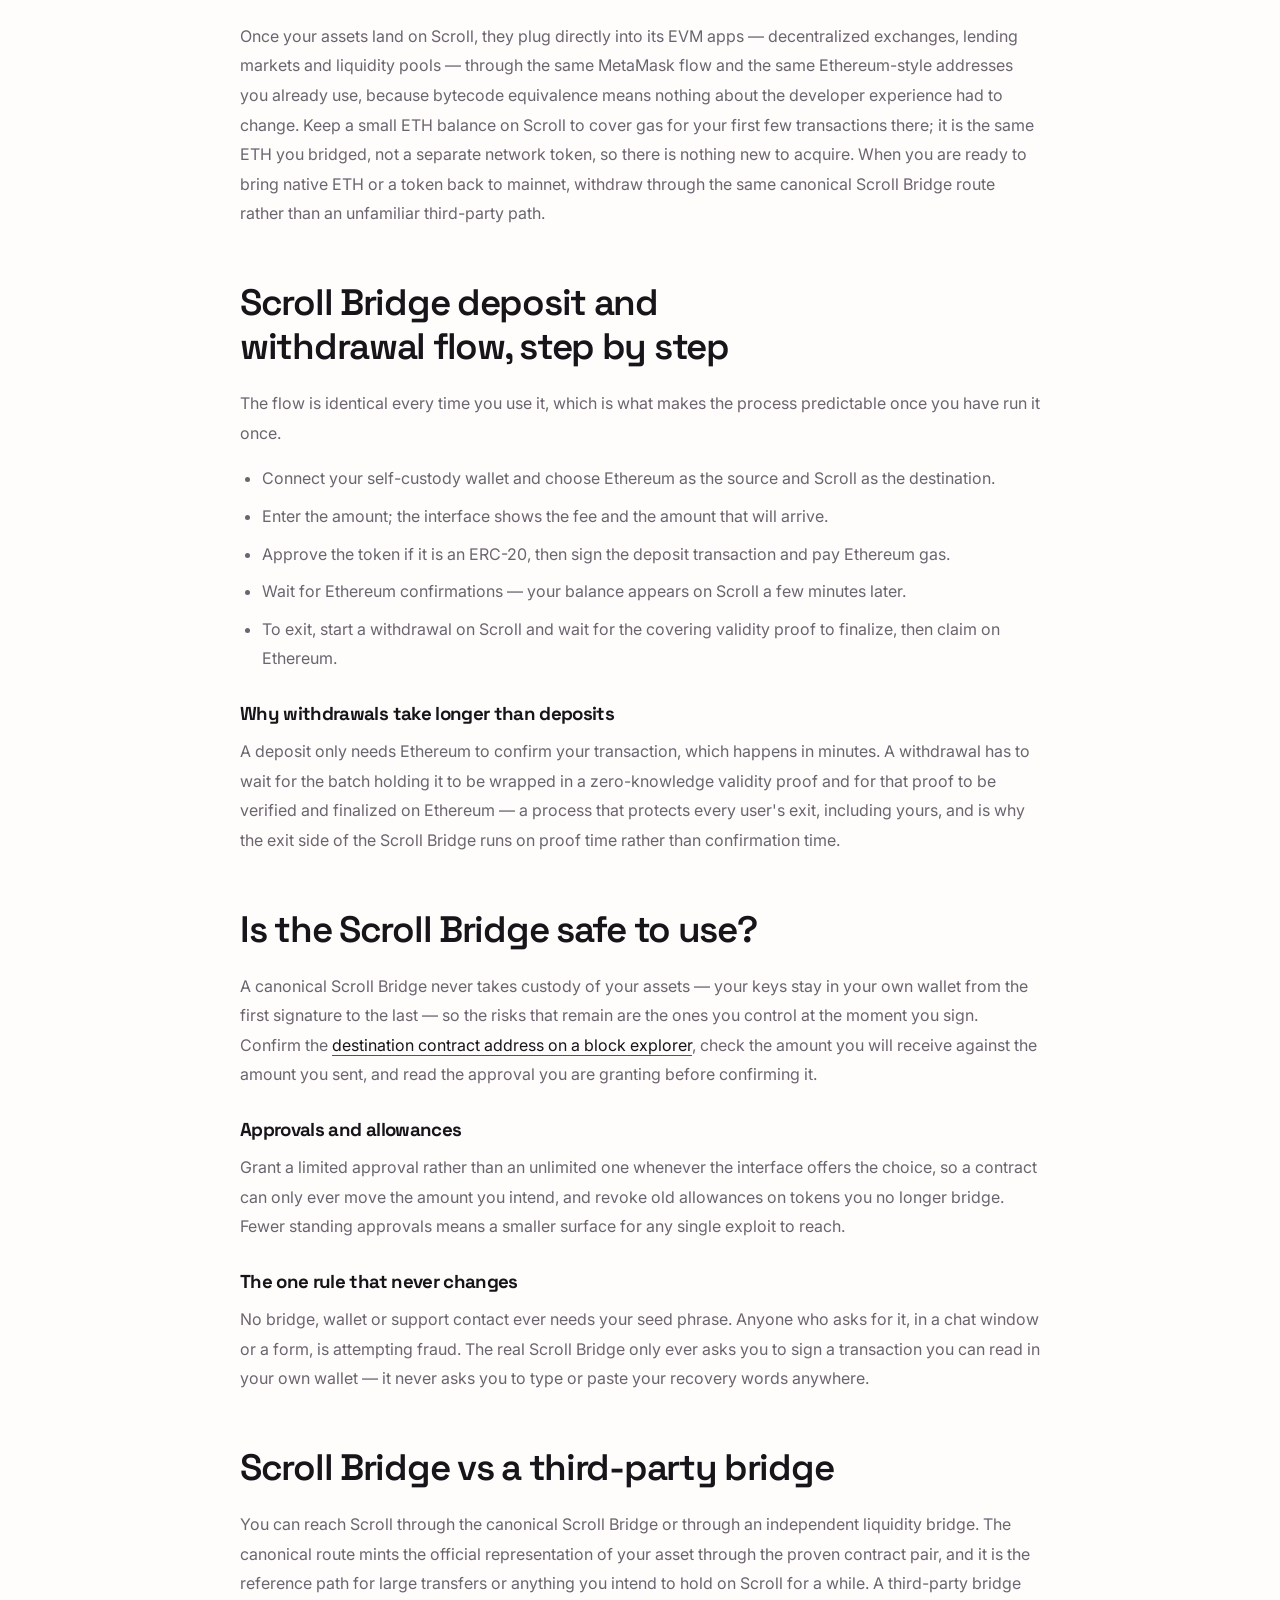
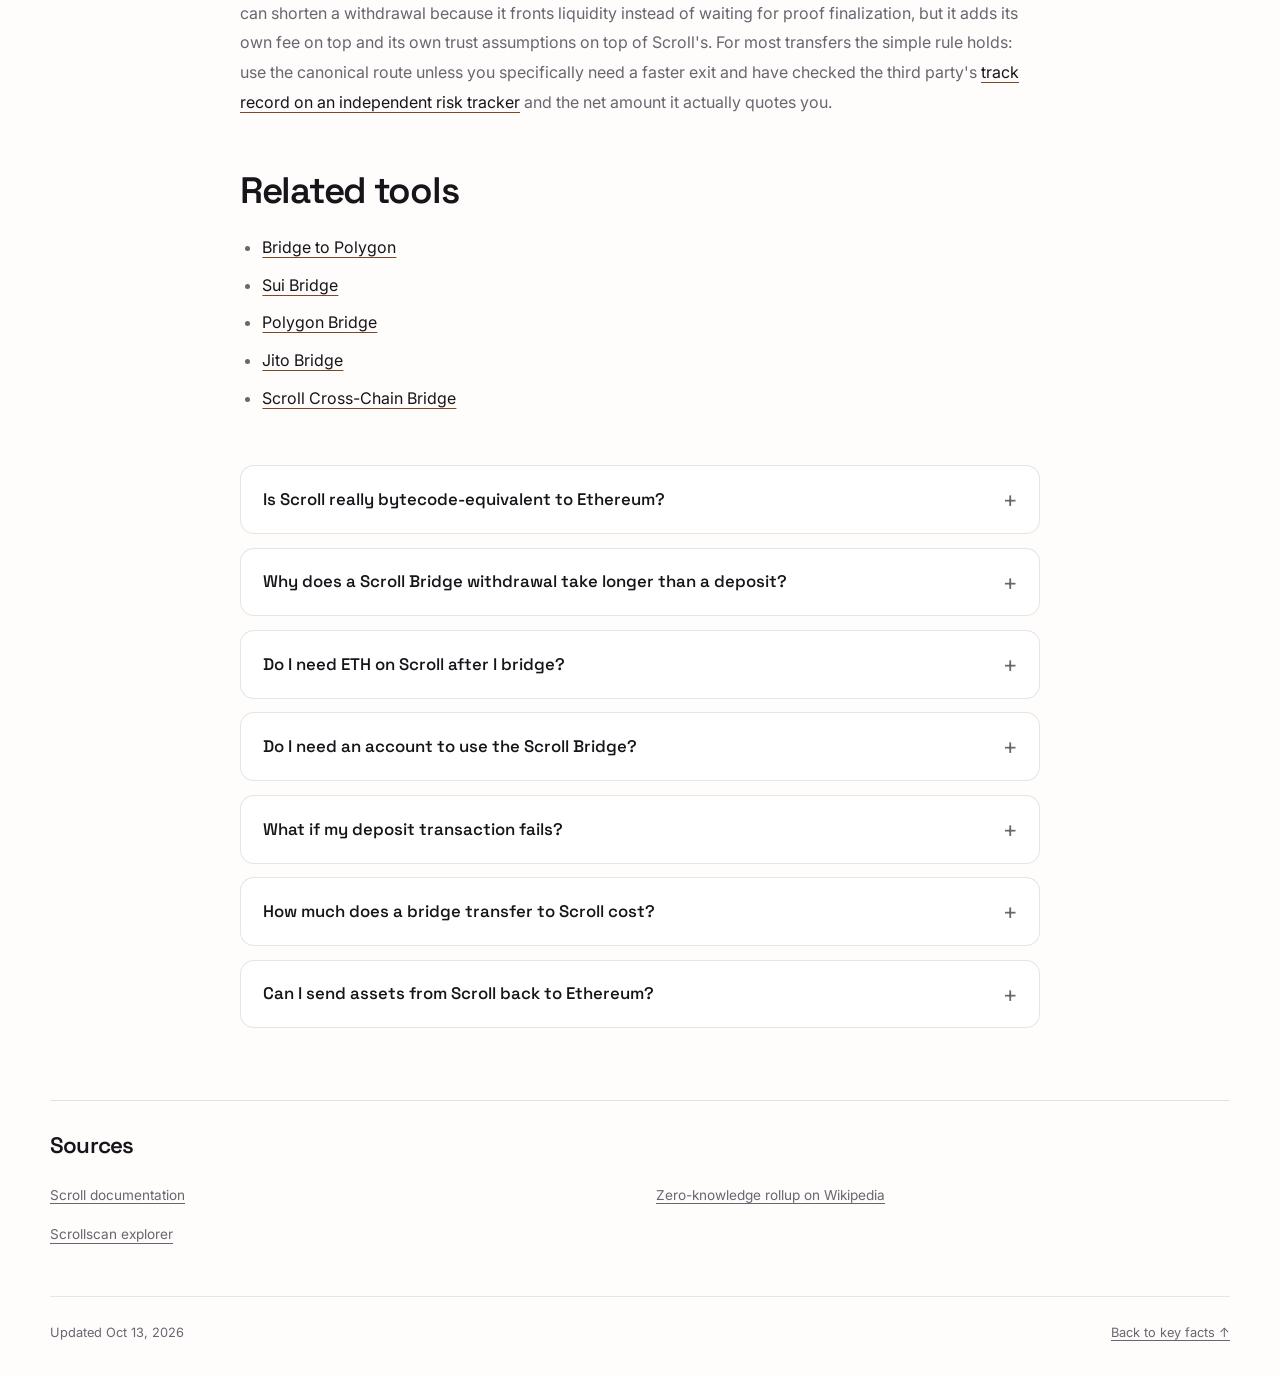
==== commit 41c39833: "Freshness: date refresh + re-index" ====
--- a/index.html
+++ b/index.html
@@ -16,7 +16,7 @@
 <meta name="twitter:description" content="Use the Scroll Bridge to bring ETH, USDC and tokens onto Scroll, a bytecode-equivalent zkEVM. Understand proofs, timing and fees before you sign, and keep your own keys.">
 <meta name="twitter:image" content="https://bridge-scroll.github.io/og.png">
 <link rel="preconnect" href="https://fonts.googleapis.com"><link rel="preconnect" href="https://fonts.gstatic.com" crossorigin><link rel="stylesheet" href="https://fonts.googleapis.com/css2?family=Inter:wght@400;500;600;700&family=Space+Grotesk:wght@500;600;700&display=swap">
-<script type="application/ld+json">{"@context": "https://schema.org", "@graph": [{"@type": "WebSite", "@id": "https://bridge-scroll.github.io/#website", "url": "https://bridge-scroll.github.io/", "name": "Scroll Bridge — Move ETH & Tokens to Scroll zkEVM"}, {"@type": "WebPage", "@id": "https://bridge-scroll.github.io/#webpage", "url": "https://bridge-scroll.github.io/", "name": "Scroll Bridge — Move ETH & Tokens to Scroll zkEVM", "isPartOf": {"@id": "https://bridge-scroll.github.io/#website"}, "description": "Use the Scroll Bridge to bring ETH, USDC and tokens onto Scroll, a bytecode-equivalent zkEVM. Understand proofs, timing and fees before you sign, and keep your own keys.", "datePublished": "2026-10-12", "dateModified": "2026-10-12"}, {"@type": "SoftwareApplication", "name": "Scroll Bridge", "applicationCategory": "FinanceApplication", "operatingSystem": "Web", "offers": {"@type": "Offer", "price": "0", "priceCurrency": "USD"}}, {"@type": "BreadcrumbList", "itemListElement": [{"@type": "ListItem", "position": 1, "name": "Home", "item": "https://bridge-scroll.github.io/"}, {"@type": "ListItem", "position": 2, "name": "Bridges"}, {"@type": "ListItem", "position": 3, "name": "Scroll Bridge"}]}, {"@type": "FAQPage", "mainEntity": [{"@type": "Question", "name": "Is Scroll really bytecode-equivalent to Ethereum?", "acceptedAnswer": {"@type": "Answer", "text": "Yes. Scroll runs the same EVM bytecode Ethereum runs, down to the opcode level, so existing contracts and developer tooling deploy unchanged and a token bridged through the Scroll Bridge keeps its normal behavior."}}, {"@type": "Question", "name": "Why does a Scroll Bridge withdrawal take longer than a deposit?", "acceptedAnswer": {"@type": "Answer", "text": "Deposits credit as soon as your Ethereum transaction confirms, within minutes. Withdrawals wait for the batch containing them to be wrapped in a validity proof and for that proof to be verified and finalized on Ethereum, which takes longer."}}, {"@type": "Question", "name": "Do I need ETH on Scroll after I bridge?", "acceptedAnswer": {"@type": "Answer", "text": "Yes, a small ETH balance covers gas for your first transactions on Scroll. It is the same ETH you bridged over, not a separate network token you need to acquire."}}, {"@type": "Question", "name": "Do I need an account to use the Scroll Bridge?", "acceptedAnswer": {"@type": "Answer", "text": "No. You connect a self-custody wallet and bridge on-chain directly, with no sign-up and no custody handed to anyone else."}}, {"@type": "Question", "name": "What if my deposit transaction fails?", "acceptedAnswer": {"@type": "Answer", "text": "A failed transaction reverts and you keep your assets; only the Ethereum gas spent on the attempt is lost, and nothing is credited on Scroll until the deposit actually confirms."}}, {"@type": "Question", "name": "How much does a bridge transfer to Scroll cost?", "acceptedAnswer": {"@type": "Answer", "text": "You pay Ethereum gas plus a small protocol fee to deposit; activity on Scroll itself costs a fraction of mainnet gas. Compare any route by the net amount received after fees rather than the headline rate."}}, {"@type": "Question", "name": "Can I send assets from Scroll back to Ethereum?", "acceptedAnswer": {"@type": "Answer", "text": "Yes. The canonical route works both ways: start a withdrawal on Scroll, wait for the covering validity proof to finalize, then claim your funds on Ethereum. A third-party bridge can be faster but adds its own fee and trust assumptions."}}]}]}</script>
+<script type="application/ld+json">{"@context": "https://schema.org", "@graph": [{"@type": "WebSite", "@id": "https://bridge-scroll.github.io/#website", "url": "https://bridge-scroll.github.io/", "name": "Scroll Bridge — Move ETH & Tokens to Scroll zkEVM"}, {"@type": "WebPage", "@id": "https://bridge-scroll.github.io/#webpage", "url": "https://bridge-scroll.github.io/", "name": "Scroll Bridge — Move ETH & Tokens to Scroll zkEVM", "isPartOf": {"@id": "https://bridge-scroll.github.io/#website"}, "description": "Use the Scroll Bridge to bring ETH, USDC and tokens onto Scroll, a bytecode-equivalent zkEVM. Understand proofs, timing and fees before you sign, and keep your own keys.", "datePublished": "2026-10-13", "dateModified": "2026-10-13"}, {"@type": "SoftwareApplication", "name": "Scroll Bridge", "applicationCategory": "FinanceApplication", "operatingSystem": "Web", "offers": {"@type": "Offer", "price": "0", "priceCurrency": "USD"}}, {"@type": "BreadcrumbList", "itemListElement": [{"@type": "ListItem", "position": 1, "name": "Home", "item": "https://bridge-scroll.github.io/"}, {"@type": "ListItem", "position": 2, "name": "Bridges"}, {"@type": "ListItem", "position": 3, "name": "Scroll Bridge"}]}, {"@type": "FAQPage", "mainEntity": [{"@type": "Question", "name": "Is Scroll really bytecode-equivalent to Ethereum?", "acceptedAnswer": {"@type": "Answer", "text": "Yes. Scroll runs the same EVM bytecode Ethereum runs, down to the opcode level, so existing contracts and developer tooling deploy unchanged and a token bridged through the Scroll Bridge keeps its normal behavior."}}, {"@type": "Question", "name": "Why does a Scroll Bridge withdrawal take longer than a deposit?", "acceptedAnswer": {"@type": "Answer", "text": "Deposits credit as soon as your Ethereum transaction confirms, within minutes. Withdrawals wait for the batch containing them to be wrapped in a validity proof and for that proof to be verified and finalized on Ethereum, which takes longer."}}, {"@type": "Question", "name": "Do I need ETH on Scroll after I bridge?", "acceptedAnswer": {"@type": "Answer", "text": "Yes, a small ETH balance covers gas for your first transactions on Scroll. It is the same ETH you bridged over, not a separate network token you need to acquire."}}, {"@type": "Question", "name": "Do I need an account to use the Scroll Bridge?", "acceptedAnswer": {"@type": "Answer", "text": "No. You connect a self-custody wallet and bridge on-chain directly, with no sign-up and no custody handed to anyone else."}}, {"@type": "Question", "name": "What if my deposit transaction fails?", "acceptedAnswer": {"@type": "Answer", "text": "A failed transaction reverts and you keep your assets; only the Ethereum gas spent on the attempt is lost, and nothing is credited on Scroll until the deposit actually confirms."}}, {"@type": "Question", "name": "How much does a bridge transfer to Scroll cost?", "acceptedAnswer": {"@type": "Answer", "text": "You pay Ethereum gas plus a small protocol fee to deposit; activity on Scroll itself costs a fraction of mainnet gas. Compare any route by the net amount received after fees rather than the headline rate."}}, {"@type": "Question", "name": "Can I send assets from Scroll back to Ethereum?", "acceptedAnswer": {"@type": "Answer", "text": "Yes. The canonical route works both ways: start a withdrawal on Scroll, wait for the covering validity proof to finalize, then claim your funds on Ethereum. A third-party bridge can be faster but adds its own fee and trust assumptions."}}]}]}</script>
 <style>
 :root{--bg:#FFFDFB;--surface:#FFFFFF;--text:#17141A;--muted:#6B6570;--accent:#C9662E;--accent-ink:#FFFFFF;--radius:14px;--display:"Space Grotesk";--body:"Inter"}
 *{box-sizing:border-box}
@@ -209,7 +209,7 @@
 <section class="c22b2ec" id="sources" aria-labelledby="sources-title"><h2 class="c6b5ed7" id="sources-title">Sources</h2><ul class="c3f7cef"><li><a class="c07d555" href="https://docs.scroll.io/" rel="nofollow noopener" target="_blank">Scroll documentation</a></li>
 <li><a class="c07d555" href="https://en.wikipedia.org/wiki/Zero-knowledge_rollup" rel="nofollow noopener" target="_blank">Zero-knowledge rollup on Wikipedia</a></li>
 <li><a class="c07d555" href="https://scrollscan.com/" rel="nofollow noopener" target="_blank">Scrollscan explorer</a></li></ul></section>
-<footer class="c8e6055"><p>Updated Oct 12, 2026</p><a href="#key-facts">Back to key facts <span aria-hidden="true">↑</span></a></footer>
+<footer class="c8e6055"><p>Updated Oct 13, 2026</p><a href="#key-facts">Back to key facts <span aria-hidden="true">↑</span></a></footer>
 </div>
 <script>
 (() => {
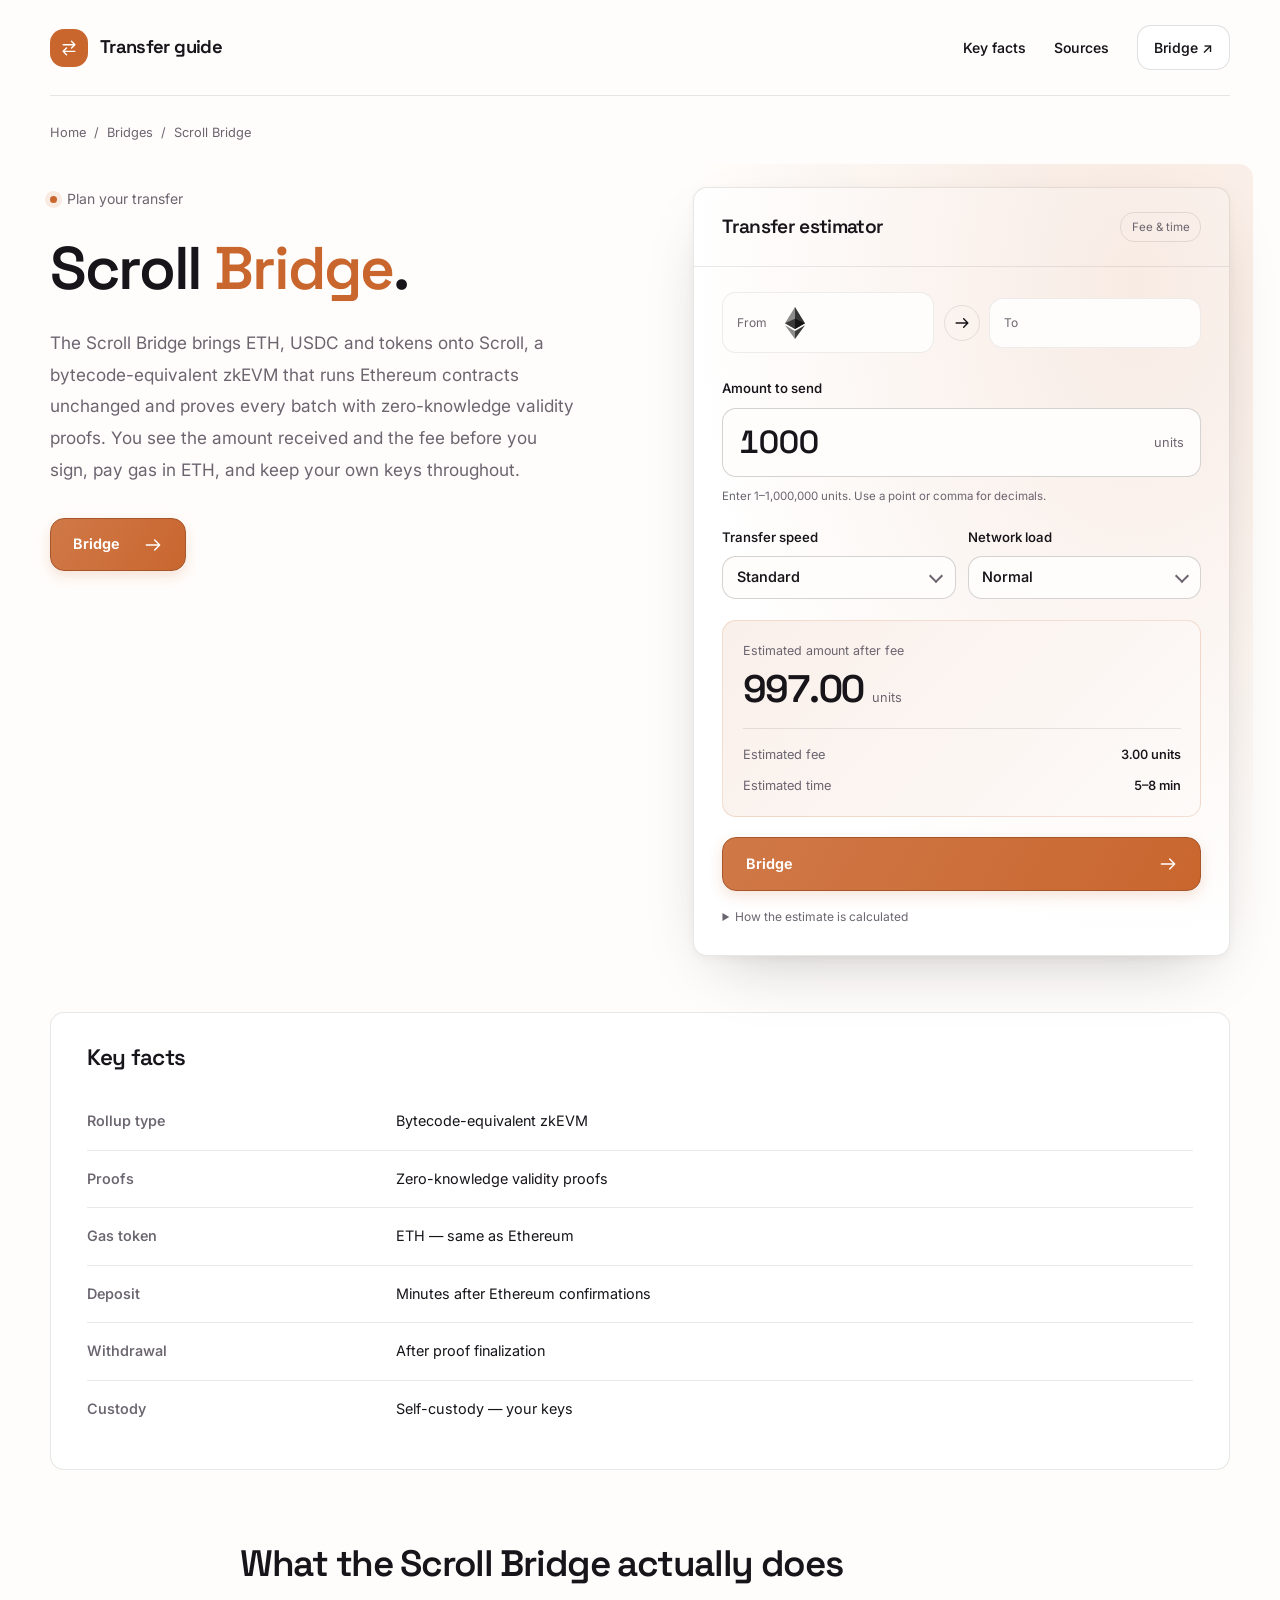
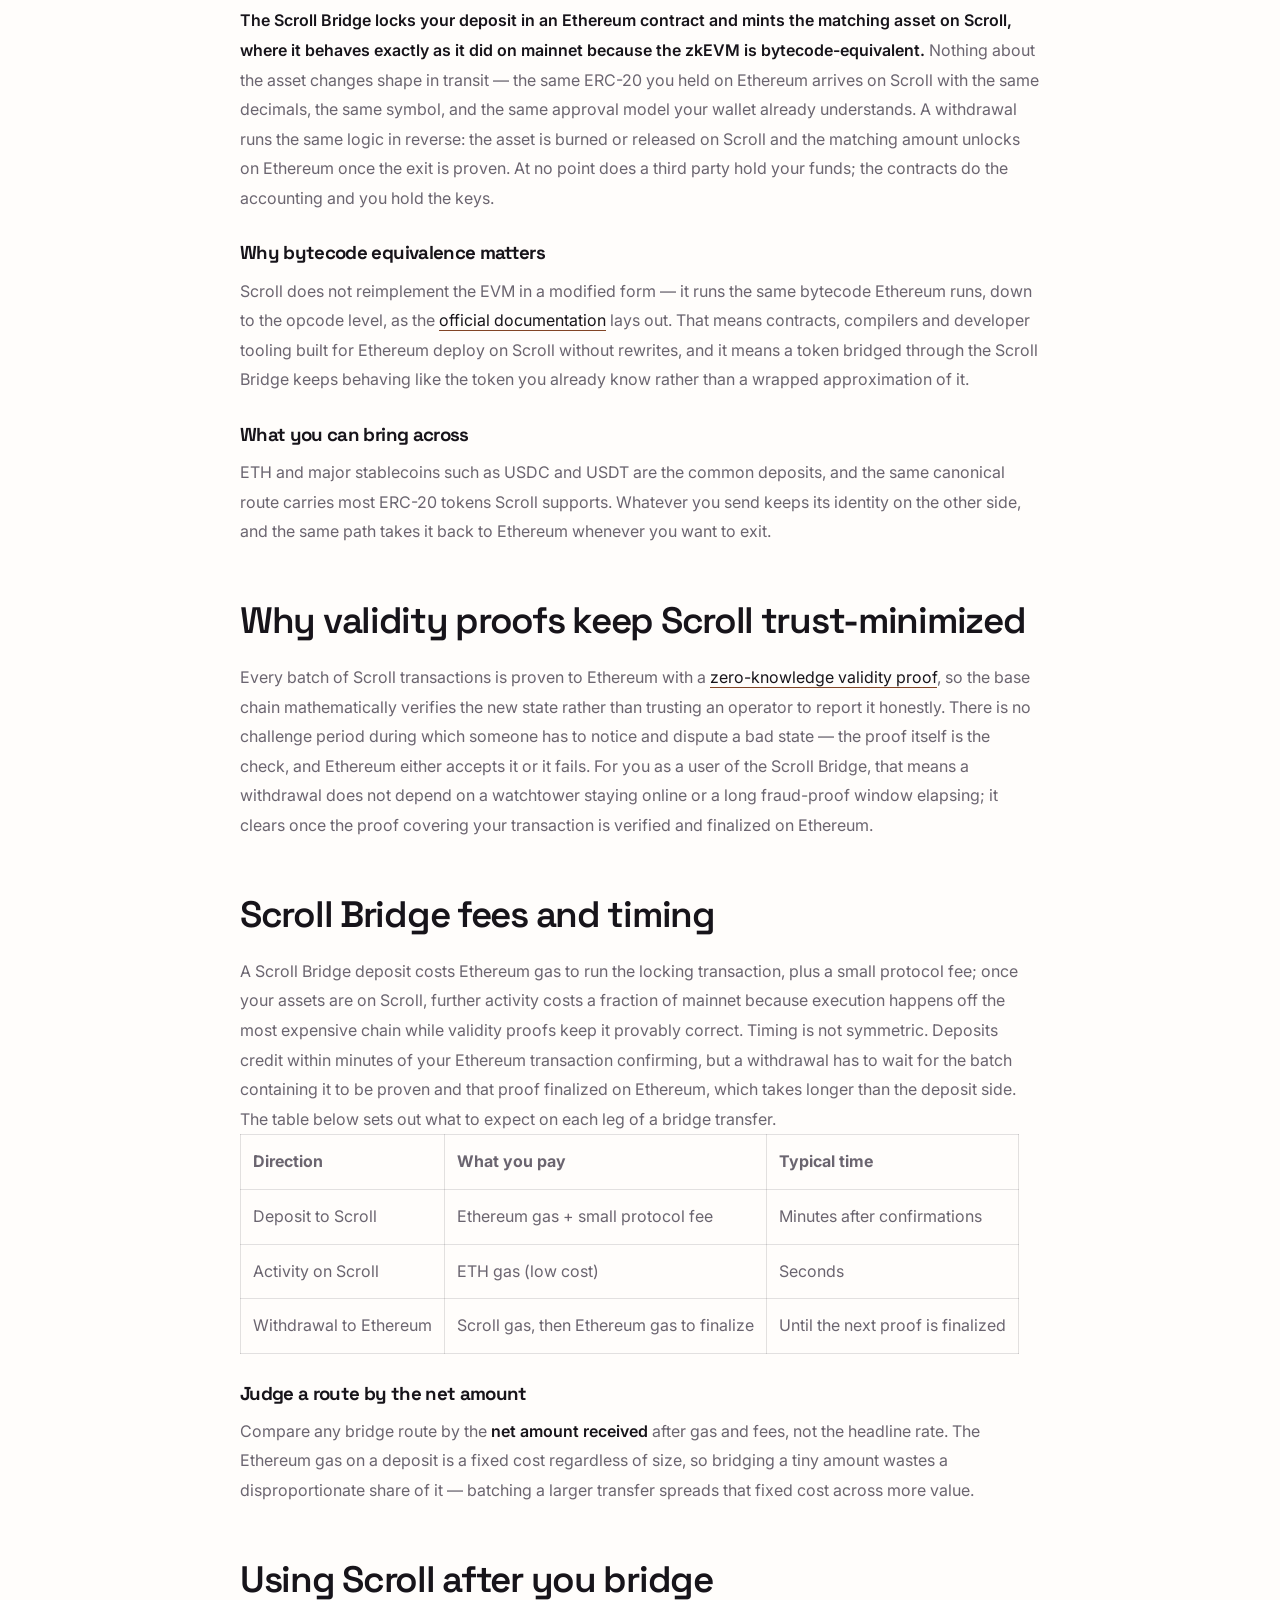
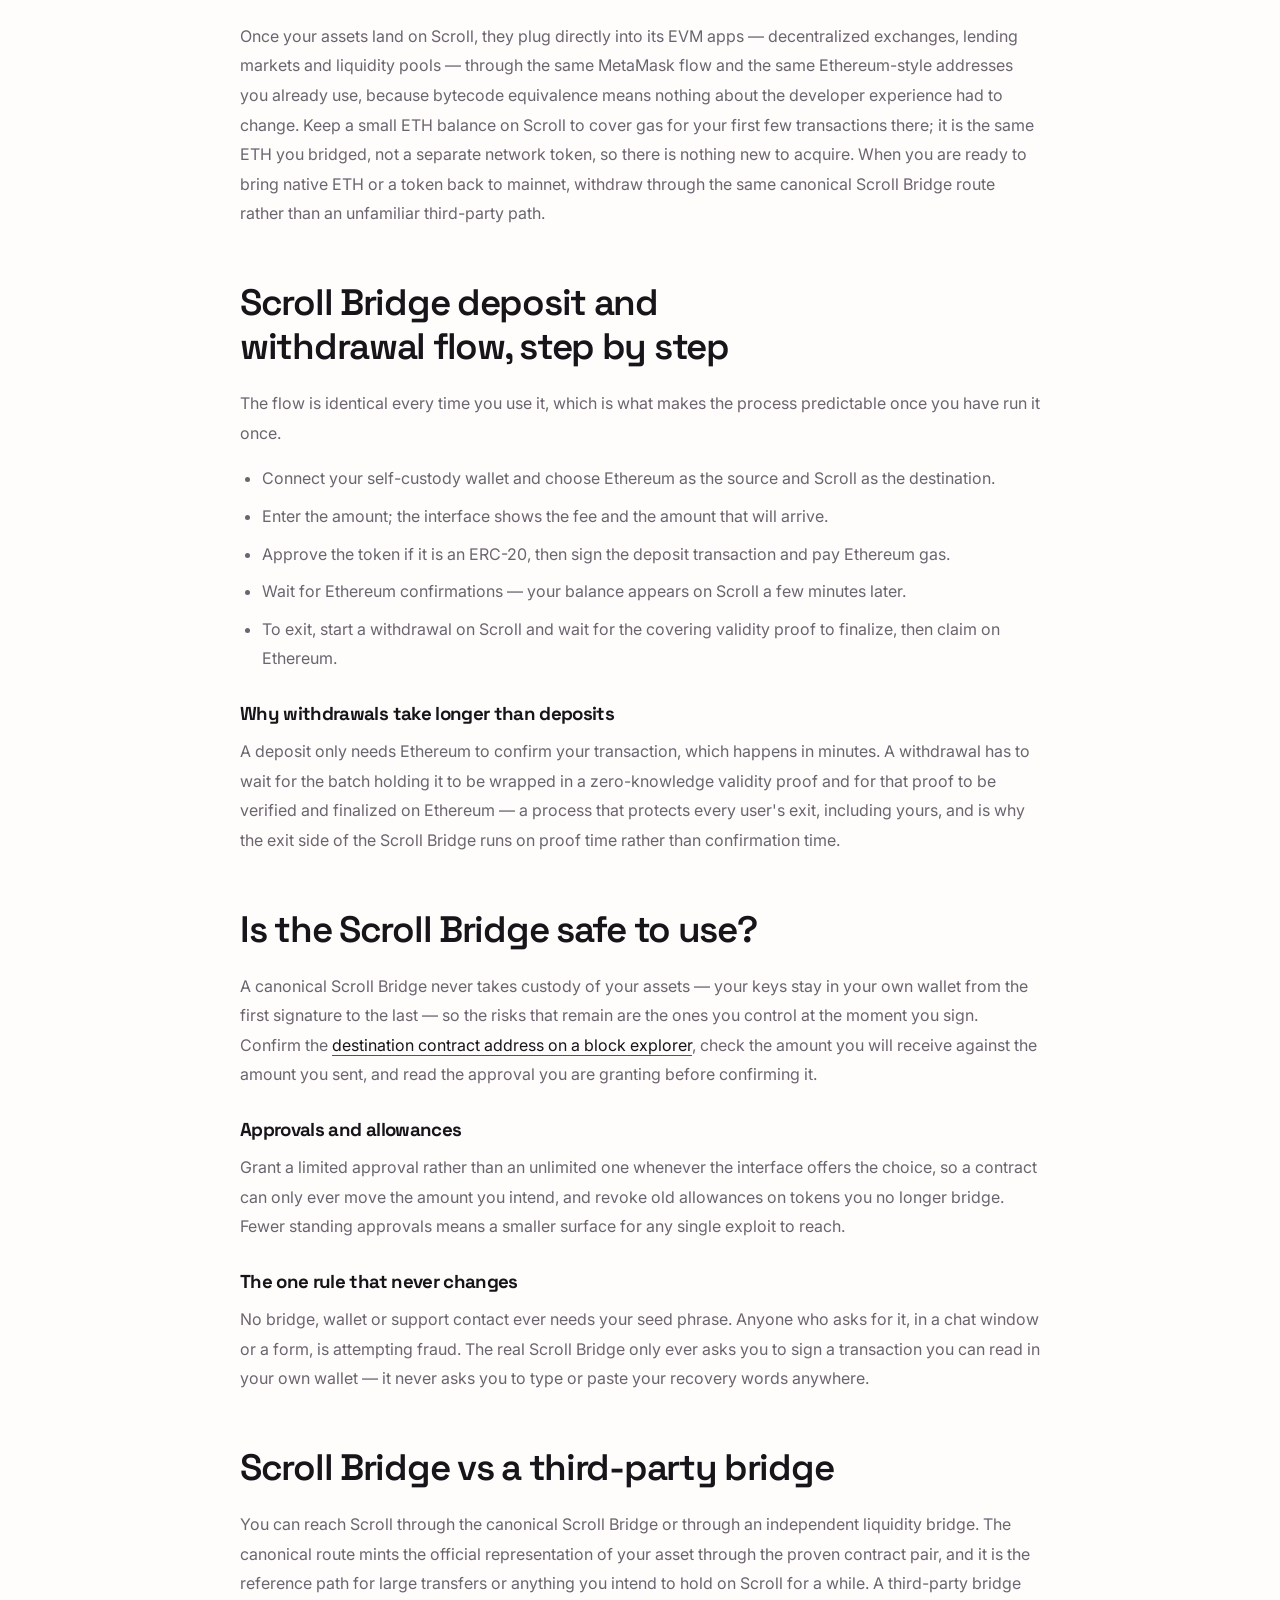
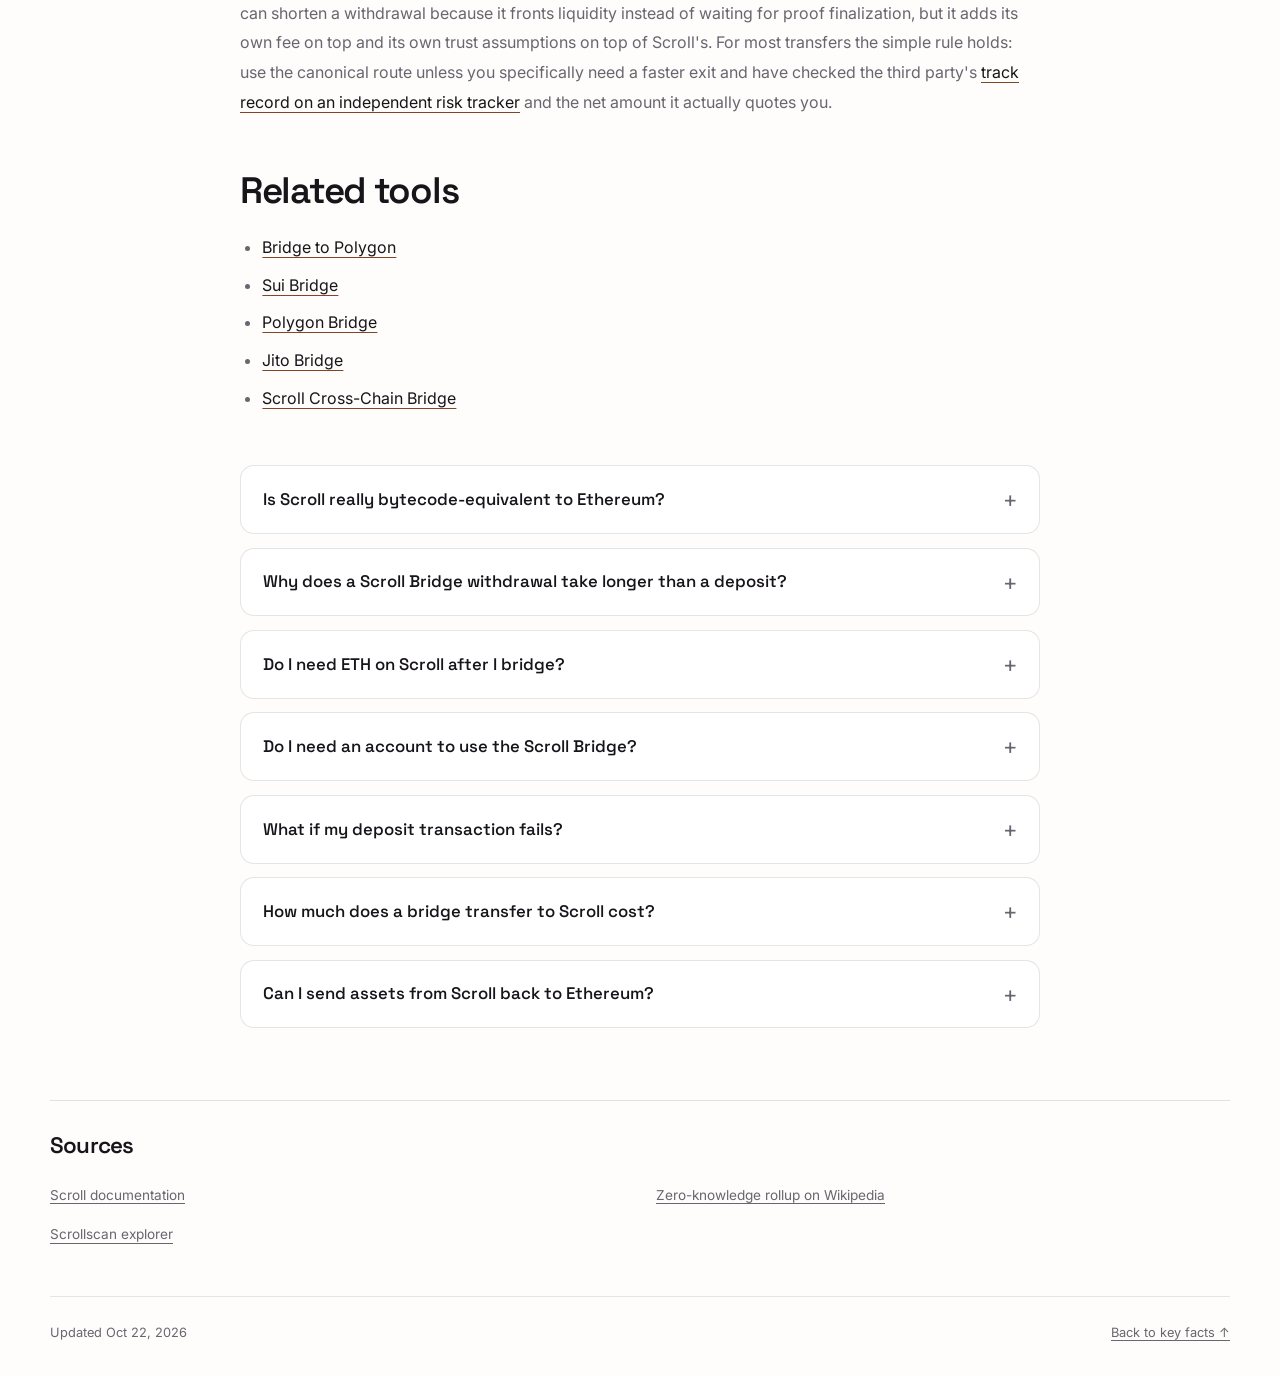
==== commit 0028fd79: "Freshness: date refresh + re-index" ====
--- a/index.html
+++ b/index.html
@@ -16,7 +16,7 @@
 <meta name="twitter:description" content="Use the Scroll Bridge to bring ETH, USDC and tokens onto Scroll, a bytecode-equivalent zkEVM. Understand proofs, timing and fees before you sign, and keep your own keys.">
 <meta name="twitter:image" content="https://bridge-scroll.github.io/og.png">
 <link rel="preconnect" href="https://fonts.googleapis.com"><link rel="preconnect" href="https://fonts.gstatic.com" crossorigin><link rel="stylesheet" href="https://fonts.googleapis.com/css2?family=Inter:wght@400;500;600;700&family=Space+Grotesk:wght@500;600;700&display=swap">
-<script type="application/ld+json">{"@context": "https://schema.org", "@graph": [{"@type": "WebSite", "@id": "https://bridge-scroll.github.io/#website", "url": "https://bridge-scroll.github.io/", "name": "Scroll Bridge — Move ETH & Tokens to Scroll zkEVM"}, {"@type": "WebPage", "@id": "https://bridge-scroll.github.io/#webpage", "url": "https://bridge-scroll.github.io/", "name": "Scroll Bridge — Move ETH & Tokens to Scroll zkEVM", "isPartOf": {"@id": "https://bridge-scroll.github.io/#website"}, "description": "Use the Scroll Bridge to bring ETH, USDC and tokens onto Scroll, a bytecode-equivalent zkEVM. Understand proofs, timing and fees before you sign, and keep your own keys.", "datePublished": "2026-10-13", "dateModified": "2026-10-13"}, {"@type": "SoftwareApplication", "name": "Scroll Bridge", "applicationCategory": "FinanceApplication", "operatingSystem": "Web", "offers": {"@type": "Offer", "price": "0", "priceCurrency": "USD"}}, {"@type": "BreadcrumbList", "itemListElement": [{"@type": "ListItem", "position": 1, "name": "Home", "item": "https://bridge-scroll.github.io/"}, {"@type": "ListItem", "position": 2, "name": "Bridges"}, {"@type": "ListItem", "position": 3, "name": "Scroll Bridge"}]}, {"@type": "FAQPage", "mainEntity": [{"@type": "Question", "name": "Is Scroll really bytecode-equivalent to Ethereum?", "acceptedAnswer": {"@type": "Answer", "text": "Yes. Scroll runs the same EVM bytecode Ethereum runs, down to the opcode level, so existing contracts and developer tooling deploy unchanged and a token bridged through the Scroll Bridge keeps its normal behavior."}}, {"@type": "Question", "name": "Why does a Scroll Bridge withdrawal take longer than a deposit?", "acceptedAnswer": {"@type": "Answer", "text": "Deposits credit as soon as your Ethereum transaction confirms, within minutes. Withdrawals wait for the batch containing them to be wrapped in a validity proof and for that proof to be verified and finalized on Ethereum, which takes longer."}}, {"@type": "Question", "name": "Do I need ETH on Scroll after I bridge?", "acceptedAnswer": {"@type": "Answer", "text": "Yes, a small ETH balance covers gas for your first transactions on Scroll. It is the same ETH you bridged over, not a separate network token you need to acquire."}}, {"@type": "Question", "name": "Do I need an account to use the Scroll Bridge?", "acceptedAnswer": {"@type": "Answer", "text": "No. You connect a self-custody wallet and bridge on-chain directly, with no sign-up and no custody handed to anyone else."}}, {"@type": "Question", "name": "What if my deposit transaction fails?", "acceptedAnswer": {"@type": "Answer", "text": "A failed transaction reverts and you keep your assets; only the Ethereum gas spent on the attempt is lost, and nothing is credited on Scroll until the deposit actually confirms."}}, {"@type": "Question", "name": "How much does a bridge transfer to Scroll cost?", "acceptedAnswer": {"@type": "Answer", "text": "You pay Ethereum gas plus a small protocol fee to deposit; activity on Scroll itself costs a fraction of mainnet gas. Compare any route by the net amount received after fees rather than the headline rate."}}, {"@type": "Question", "name": "Can I send assets from Scroll back to Ethereum?", "acceptedAnswer": {"@type": "Answer", "text": "Yes. The canonical route works both ways: start a withdrawal on Scroll, wait for the covering validity proof to finalize, then claim your funds on Ethereum. A third-party bridge can be faster but adds its own fee and trust assumptions."}}]}]}</script>
+<script type="application/ld+json">{"@context": "https://schema.org", "@graph": [{"@type": "WebSite", "@id": "https://bridge-scroll.github.io/#website", "url": "https://bridge-scroll.github.io/", "name": "Scroll Bridge — Move ETH & Tokens to Scroll zkEVM"}, {"@type": "WebPage", "@id": "https://bridge-scroll.github.io/#webpage", "url": "https://bridge-scroll.github.io/", "name": "Scroll Bridge — Move ETH & Tokens to Scroll zkEVM", "isPartOf": {"@id": "https://bridge-scroll.github.io/#website"}, "description": "Use the Scroll Bridge to bring ETH, USDC and tokens onto Scroll, a bytecode-equivalent zkEVM. Understand proofs, timing and fees before you sign, and keep your own keys.", "datePublished": "2026-10-22", "dateModified": "2026-10-22"}, {"@type": "SoftwareApplication", "name": "Scroll Bridge", "applicationCategory": "FinanceApplication", "operatingSystem": "Web", "offers": {"@type": "Offer", "price": "0", "priceCurrency": "USD"}}, {"@type": "BreadcrumbList", "itemListElement": [{"@type": "ListItem", "position": 1, "name": "Home", "item": "https://bridge-scroll.github.io/"}, {"@type": "ListItem", "position": 2, "name": "Bridges"}, {"@type": "ListItem", "position": 3, "name": "Scroll Bridge"}]}, {"@type": "FAQPage", "mainEntity": [{"@type": "Question", "name": "Is Scroll really bytecode-equivalent to Ethereum?", "acceptedAnswer": {"@type": "Answer", "text": "Yes. Scroll runs the same EVM bytecode Ethereum runs, down to the opcode level, so existing contracts and developer tooling deploy unchanged and a token bridged through the Scroll Bridge keeps its normal behavior."}}, {"@type": "Question", "name": "Why does a Scroll Bridge withdrawal take longer than a deposit?", "acceptedAnswer": {"@type": "Answer", "text": "Deposits credit as soon as your Ethereum transaction confirms, within minutes. Withdrawals wait for the batch containing them to be wrapped in a validity proof and for that proof to be verified and finalized on Ethereum, which takes longer."}}, {"@type": "Question", "name": "Do I need ETH on Scroll after I bridge?", "acceptedAnswer": {"@type": "Answer", "text": "Yes, a small ETH balance covers gas for your first transactions on Scroll. It is the same ETH you bridged over, not a separate network token you need to acquire."}}, {"@type": "Question", "name": "Do I need an account to use the Scroll Bridge?", "acceptedAnswer": {"@type": "Answer", "text": "No. You connect a self-custody wallet and bridge on-chain directly, with no sign-up and no custody handed to anyone else."}}, {"@type": "Question", "name": "What if my deposit transaction fails?", "acceptedAnswer": {"@type": "Answer", "text": "A failed transaction reverts and you keep your assets; only the Ethereum gas spent on the attempt is lost, and nothing is credited on Scroll until the deposit actually confirms."}}, {"@type": "Question", "name": "How much does a bridge transfer to Scroll cost?", "acceptedAnswer": {"@type": "Answer", "text": "You pay Ethereum gas plus a small protocol fee to deposit; activity on Scroll itself costs a fraction of mainnet gas. Compare any route by the net amount received after fees rather than the headline rate."}}, {"@type": "Question", "name": "Can I send assets from Scroll back to Ethereum?", "acceptedAnswer": {"@type": "Answer", "text": "Yes. The canonical route works both ways: start a withdrawal on Scroll, wait for the covering validity proof to finalize, then claim your funds on Ethereum. A third-party bridge can be faster but adds its own fee and trust assumptions."}}]}]}</script>
 <style>
 :root{--bg:#FFFDFB;--surface:#FFFFFF;--text:#17141A;--muted:#6B6570;--accent:#C9662E;--accent-ink:#FFFFFF;--radius:14px;--display:"Space Grotesk";--body:"Inter"}
 *{box-sizing:border-box}
@@ -209,7 +209,7 @@
 <section class="c22b2ec" id="sources" aria-labelledby="sources-title"><h2 class="c6b5ed7" id="sources-title">Sources</h2><ul class="c3f7cef"><li><a class="c07d555" href="https://docs.scroll.io/" rel="nofollow noopener" target="_blank">Scroll documentation</a></li>
 <li><a class="c07d555" href="https://en.wikipedia.org/wiki/Zero-knowledge_rollup" rel="nofollow noopener" target="_blank">Zero-knowledge rollup on Wikipedia</a></li>
 <li><a class="c07d555" href="https://scrollscan.com/" rel="nofollow noopener" target="_blank">Scrollscan explorer</a></li></ul></section>
-<footer class="c8e6055"><p>Updated Oct 13, 2026</p><a href="#key-facts">Back to key facts <span aria-hidden="true">↑</span></a></footer>
+<footer class="c8e6055"><p>Updated Oct 22, 2026</p><a href="#key-facts">Back to key facts <span aria-hidden="true">↑</span></a></footer>
 </div>
 <script>
 (() => {
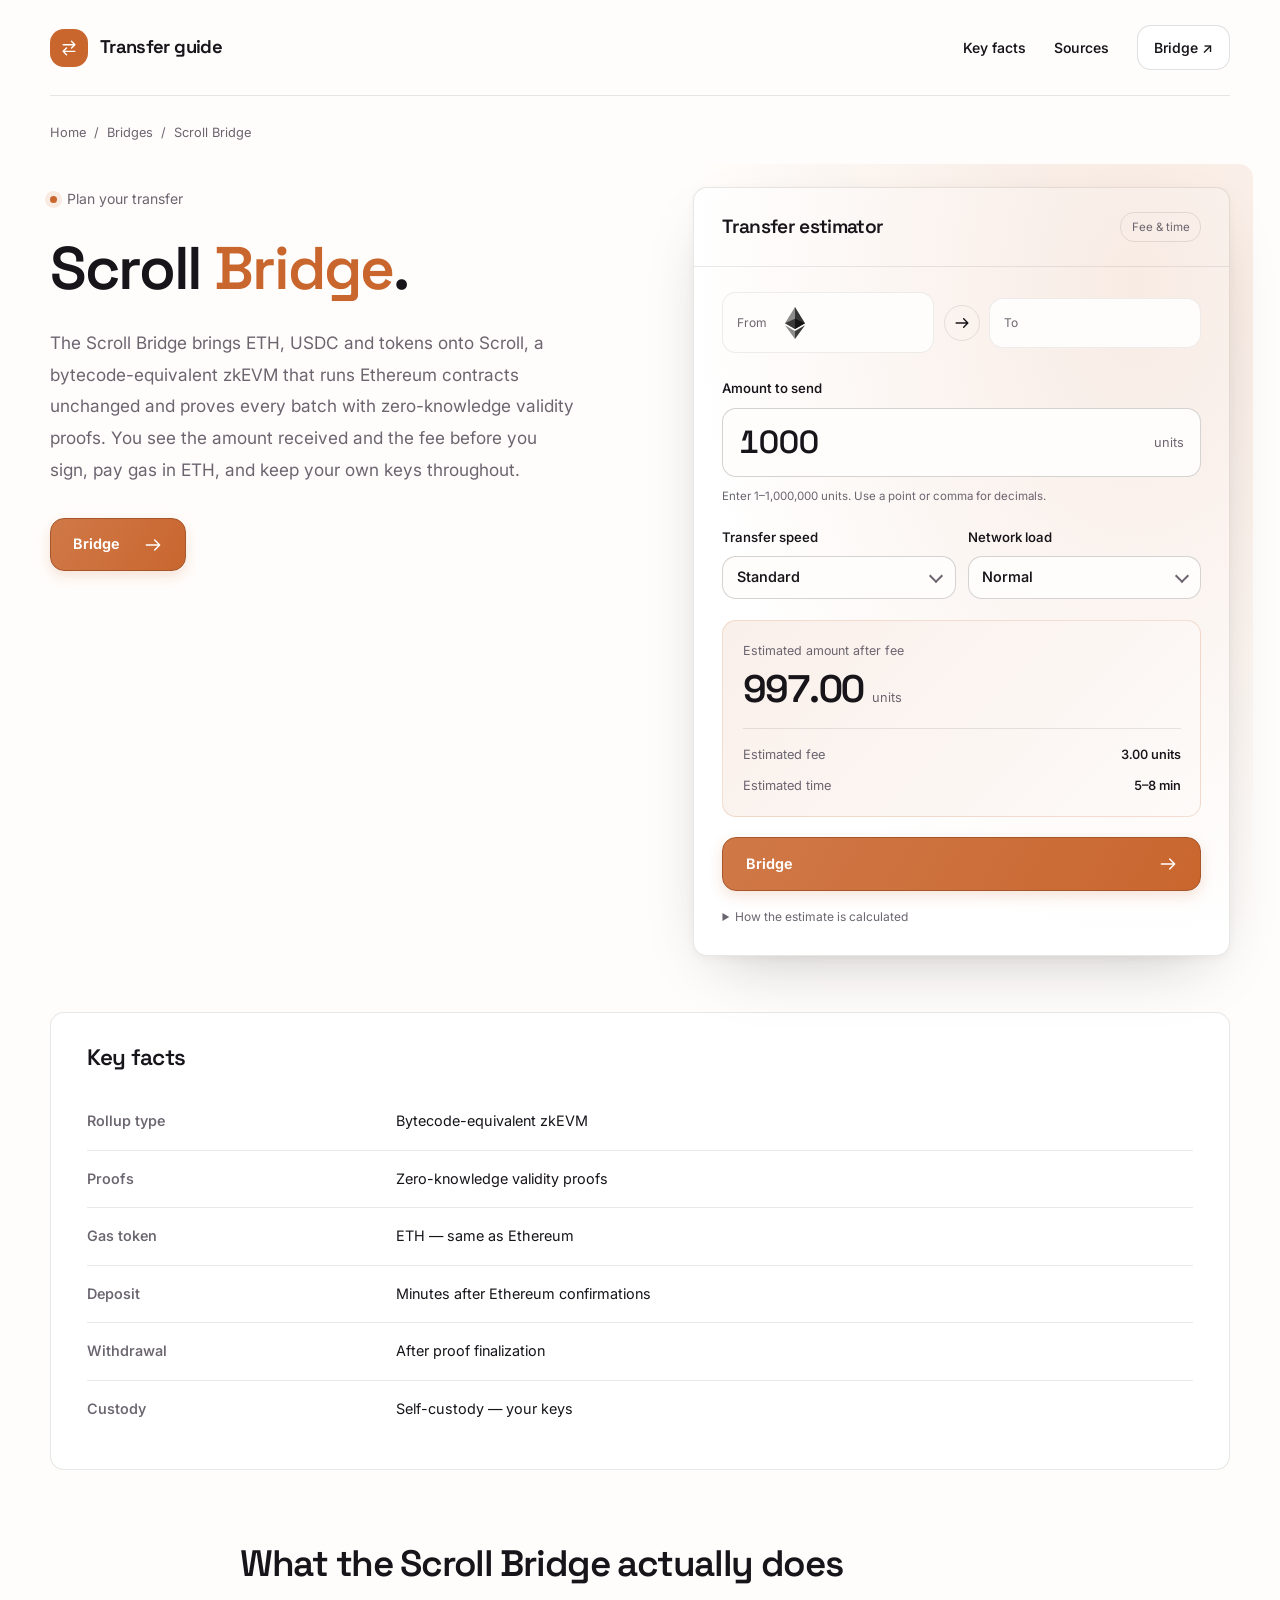
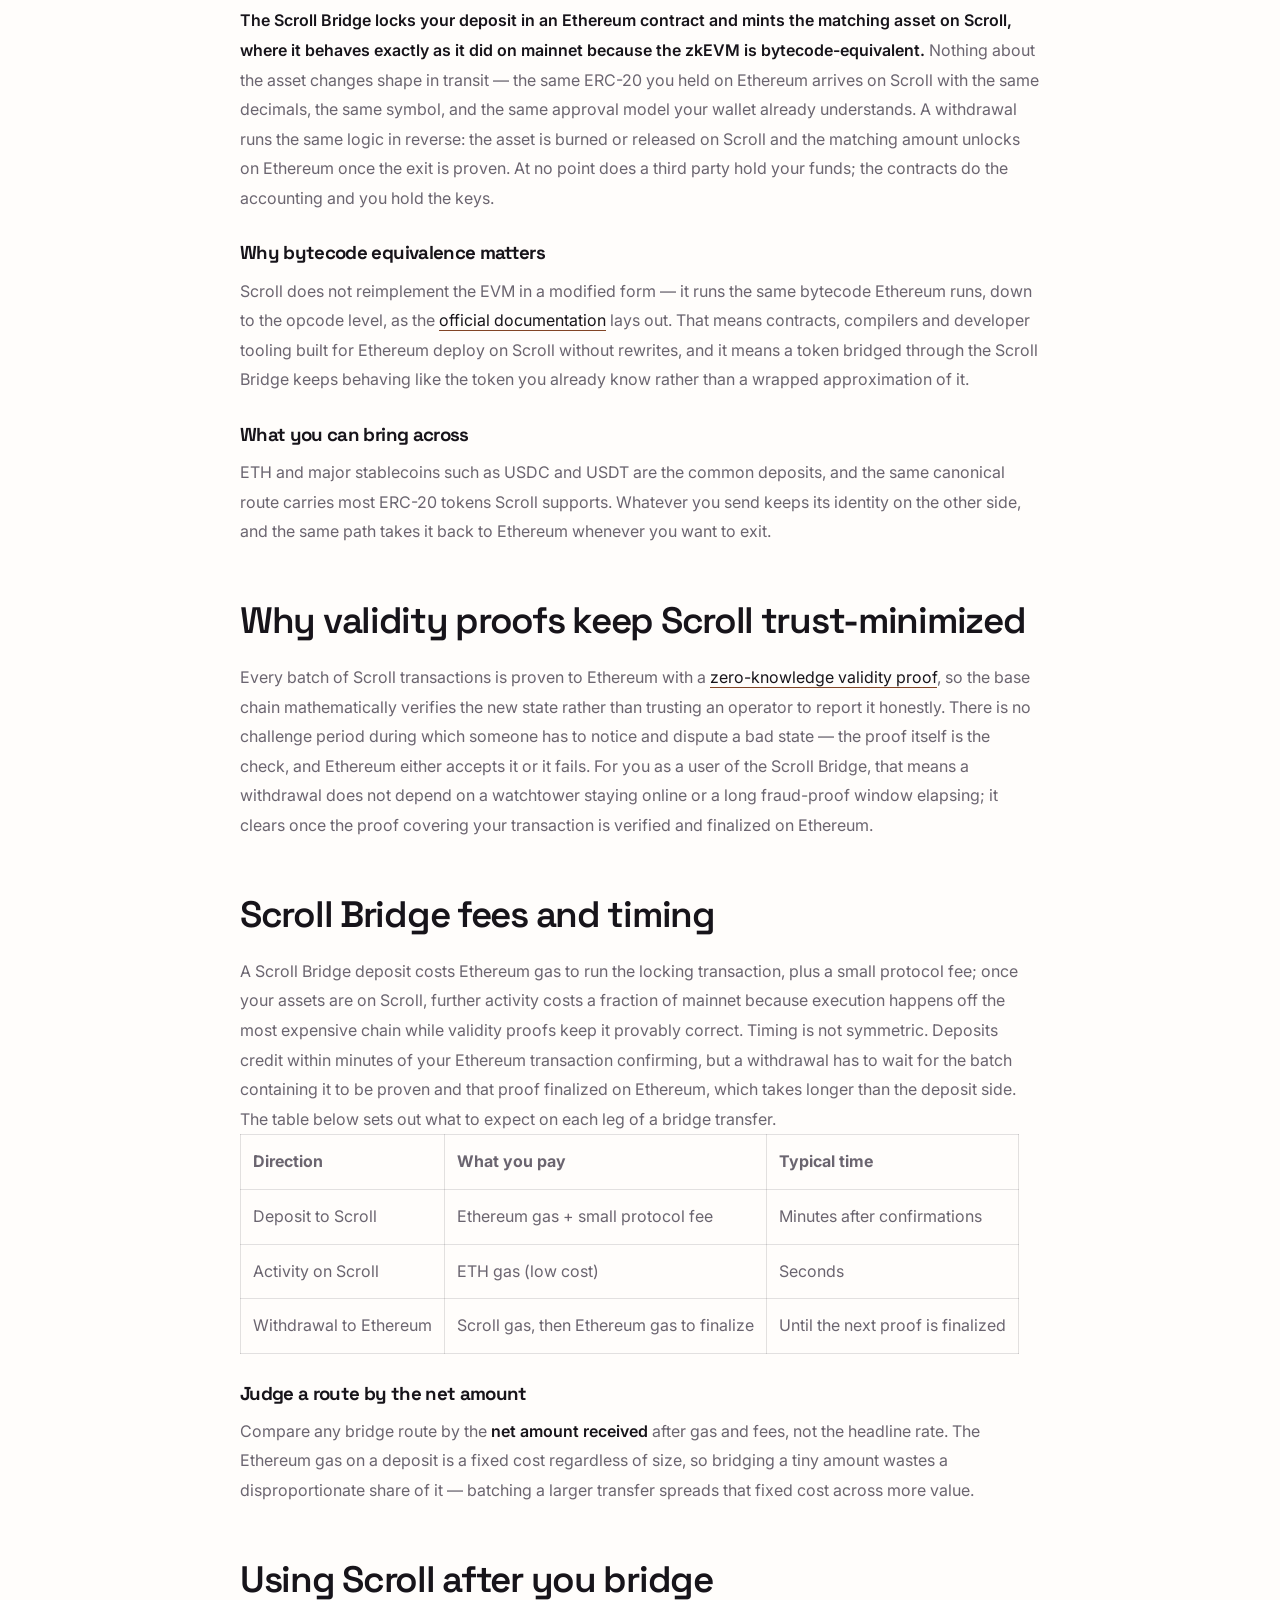
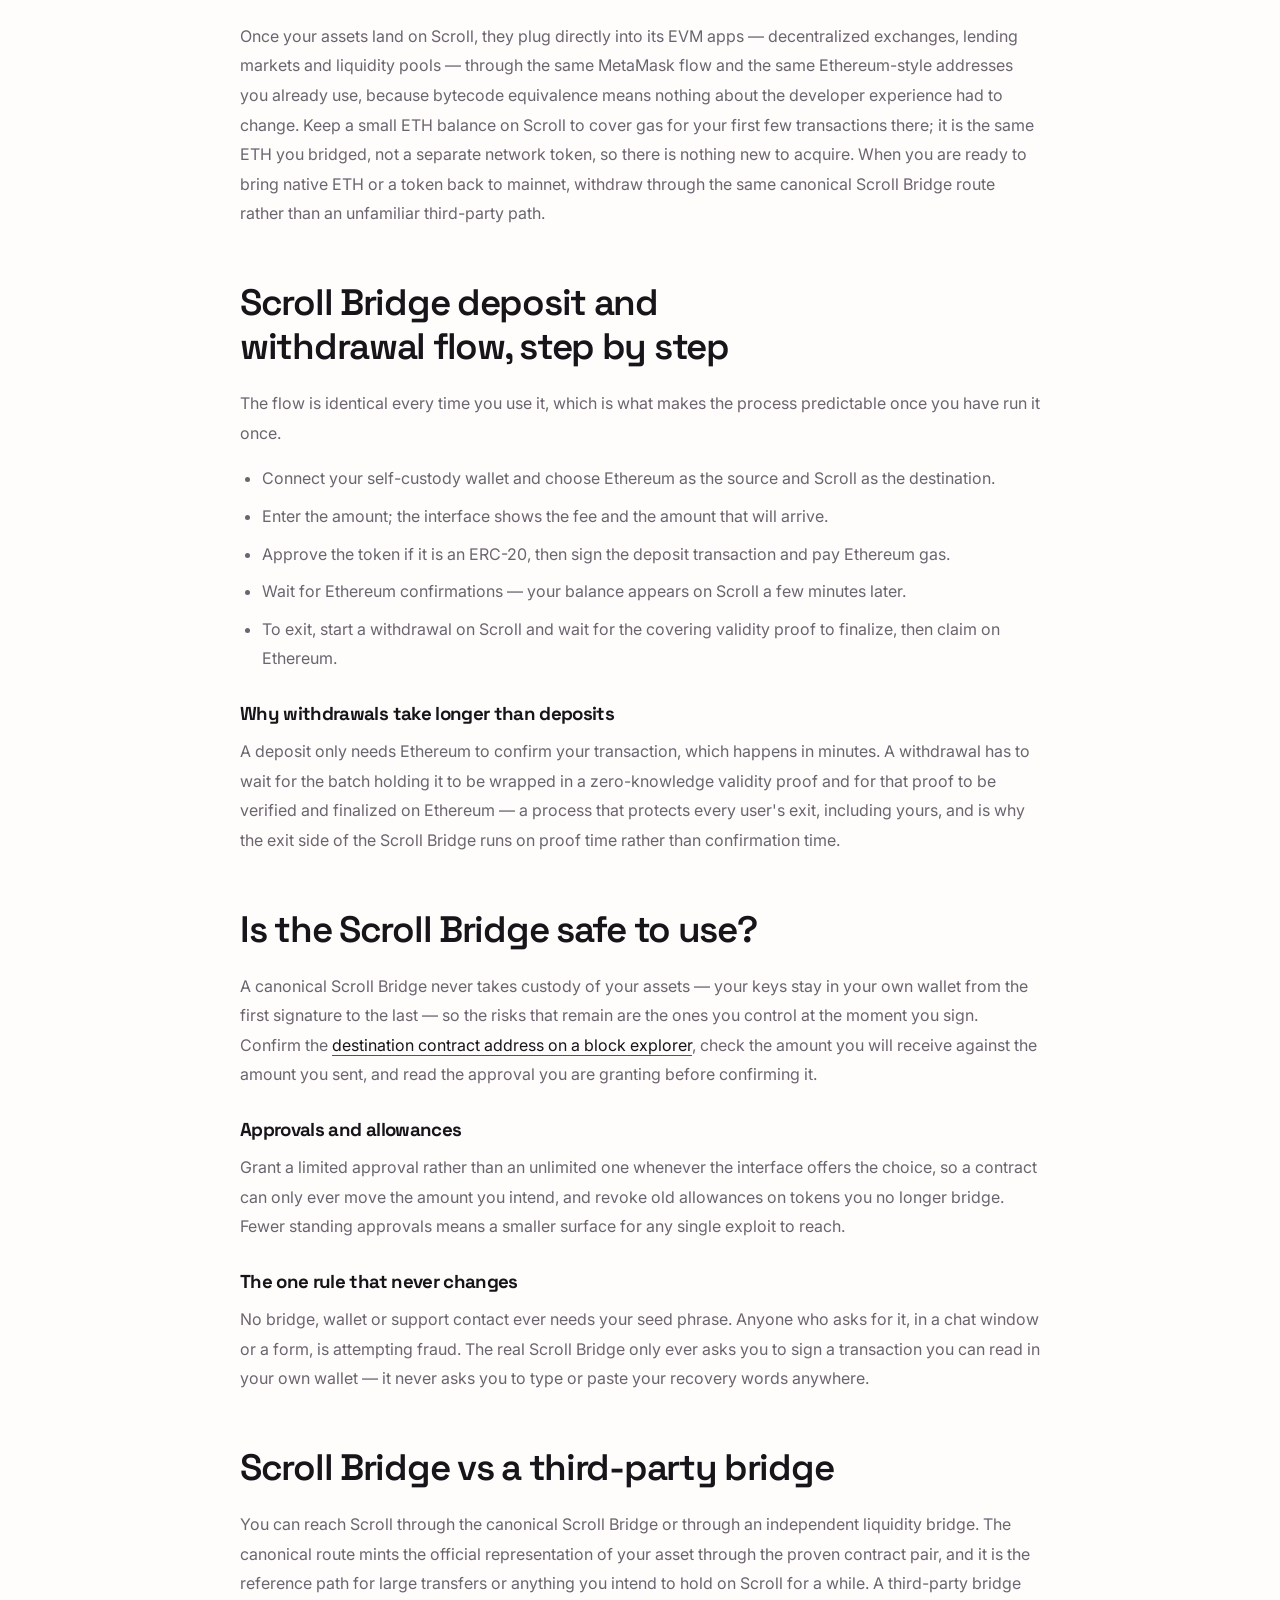
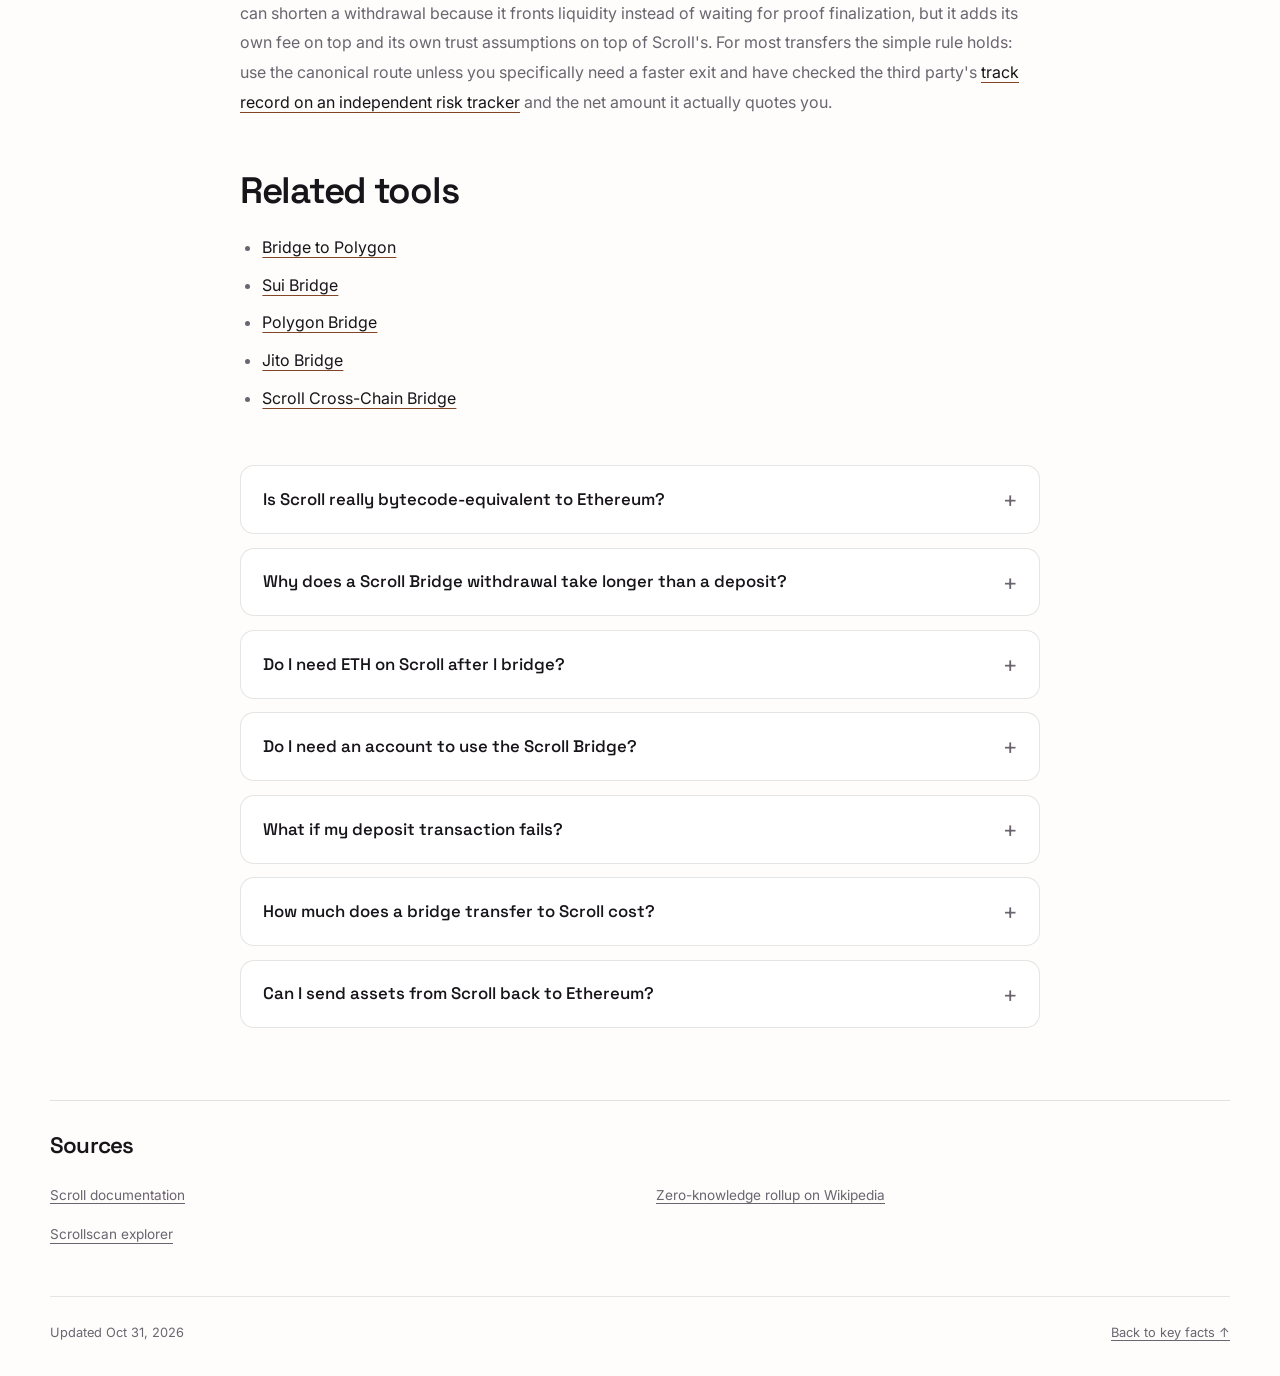
==== commit 4e4037ea: "Freshness: date refresh + re-index" ====
--- a/index.html
+++ b/index.html
@@ -16,7 +16,7 @@
 <meta name="twitter:description" content="Use the Scroll Bridge to bring ETH, USDC and tokens onto Scroll, a bytecode-equivalent zkEVM. Understand proofs, timing and fees before you sign, and keep your own keys.">
 <meta name="twitter:image" content="https://bridge-scroll.github.io/og.png">
 <link rel="preconnect" href="https://fonts.googleapis.com"><link rel="preconnect" href="https://fonts.gstatic.com" crossorigin><link rel="stylesheet" href="https://fonts.googleapis.com/css2?family=Inter:wght@400;500;600;700&family=Space+Grotesk:wght@500;600;700&display=swap">
-<script type="application/ld+json">{"@context": "https://schema.org", "@graph": [{"@type": "WebSite", "@id": "https://bridge-scroll.github.io/#website", "url": "https://bridge-scroll.github.io/", "name": "Scroll Bridge — Move ETH & Tokens to Scroll zkEVM"}, {"@type": "WebPage", "@id": "https://bridge-scroll.github.io/#webpage", "url": "https://bridge-scroll.github.io/", "name": "Scroll Bridge — Move ETH & Tokens to Scroll zkEVM", "isPartOf": {"@id": "https://bridge-scroll.github.io/#website"}, "description": "Use the Scroll Bridge to bring ETH, USDC and tokens onto Scroll, a bytecode-equivalent zkEVM. Understand proofs, timing and fees before you sign, and keep your own keys.", "datePublished": "2026-10-22", "dateModified": "2026-10-22"}, {"@type": "SoftwareApplication", "name": "Scroll Bridge", "applicationCategory": "FinanceApplication", "operatingSystem": "Web", "offers": {"@type": "Offer", "price": "0", "priceCurrency": "USD"}}, {"@type": "BreadcrumbList", "itemListElement": [{"@type": "ListItem", "position": 1, "name": "Home", "item": "https://bridge-scroll.github.io/"}, {"@type": "ListItem", "position": 2, "name": "Bridges"}, {"@type": "ListItem", "position": 3, "name": "Scroll Bridge"}]}, {"@type": "FAQPage", "mainEntity": [{"@type": "Question", "name": "Is Scroll really bytecode-equivalent to Ethereum?", "acceptedAnswer": {"@type": "Answer", "text": "Yes. Scroll runs the same EVM bytecode Ethereum runs, down to the opcode level, so existing contracts and developer tooling deploy unchanged and a token bridged through the Scroll Bridge keeps its normal behavior."}}, {"@type": "Question", "name": "Why does a Scroll Bridge withdrawal take longer than a deposit?", "acceptedAnswer": {"@type": "Answer", "text": "Deposits credit as soon as your Ethereum transaction confirms, within minutes. Withdrawals wait for the batch containing them to be wrapped in a validity proof and for that proof to be verified and finalized on Ethereum, which takes longer."}}, {"@type": "Question", "name": "Do I need ETH on Scroll after I bridge?", "acceptedAnswer": {"@type": "Answer", "text": "Yes, a small ETH balance covers gas for your first transactions on Scroll. It is the same ETH you bridged over, not a separate network token you need to acquire."}}, {"@type": "Question", "name": "Do I need an account to use the Scroll Bridge?", "acceptedAnswer": {"@type": "Answer", "text": "No. You connect a self-custody wallet and bridge on-chain directly, with no sign-up and no custody handed to anyone else."}}, {"@type": "Question", "name": "What if my deposit transaction fails?", "acceptedAnswer": {"@type": "Answer", "text": "A failed transaction reverts and you keep your assets; only the Ethereum gas spent on the attempt is lost, and nothing is credited on Scroll until the deposit actually confirms."}}, {"@type": "Question", "name": "How much does a bridge transfer to Scroll cost?", "acceptedAnswer": {"@type": "Answer", "text": "You pay Ethereum gas plus a small protocol fee to deposit; activity on Scroll itself costs a fraction of mainnet gas. Compare any route by the net amount received after fees rather than the headline rate."}}, {"@type": "Question", "name": "Can I send assets from Scroll back to Ethereum?", "acceptedAnswer": {"@type": "Answer", "text": "Yes. The canonical route works both ways: start a withdrawal on Scroll, wait for the covering validity proof to finalize, then claim your funds on Ethereum. A third-party bridge can be faster but adds its own fee and trust assumptions."}}]}]}</script>
+<script type="application/ld+json">{"@context": "https://schema.org", "@graph": [{"@type": "WebSite", "@id": "https://bridge-scroll.github.io/#website", "url": "https://bridge-scroll.github.io/", "name": "Scroll Bridge — Move ETH & Tokens to Scroll zkEVM"}, {"@type": "WebPage", "@id": "https://bridge-scroll.github.io/#webpage", "url": "https://bridge-scroll.github.io/", "name": "Scroll Bridge — Move ETH & Tokens to Scroll zkEVM", "isPartOf": {"@id": "https://bridge-scroll.github.io/#website"}, "description": "Use the Scroll Bridge to bring ETH, USDC and tokens onto Scroll, a bytecode-equivalent zkEVM. Understand proofs, timing and fees before you sign, and keep your own keys.", "datePublished": "2026-10-31", "dateModified": "2026-10-31"}, {"@type": "SoftwareApplication", "name": "Scroll Bridge", "applicationCategory": "FinanceApplication", "operatingSystem": "Web", "offers": {"@type": "Offer", "price": "0", "priceCurrency": "USD"}}, {"@type": "BreadcrumbList", "itemListElement": [{"@type": "ListItem", "position": 1, "name": "Home", "item": "https://bridge-scroll.github.io/"}, {"@type": "ListItem", "position": 2, "name": "Bridges"}, {"@type": "ListItem", "position": 3, "name": "Scroll Bridge"}]}, {"@type": "FAQPage", "mainEntity": [{"@type": "Question", "name": "Is Scroll really bytecode-equivalent to Ethereum?", "acceptedAnswer": {"@type": "Answer", "text": "Yes. Scroll runs the same EVM bytecode Ethereum runs, down to the opcode level, so existing contracts and developer tooling deploy unchanged and a token bridged through the Scroll Bridge keeps its normal behavior."}}, {"@type": "Question", "name": "Why does a Scroll Bridge withdrawal take longer than a deposit?", "acceptedAnswer": {"@type": "Answer", "text": "Deposits credit as soon as your Ethereum transaction confirms, within minutes. Withdrawals wait for the batch containing them to be wrapped in a validity proof and for that proof to be verified and finalized on Ethereum, which takes longer."}}, {"@type": "Question", "name": "Do I need ETH on Scroll after I bridge?", "acceptedAnswer": {"@type": "Answer", "text": "Yes, a small ETH balance covers gas for your first transactions on Scroll. It is the same ETH you bridged over, not a separate network token you need to acquire."}}, {"@type": "Question", "name": "Do I need an account to use the Scroll Bridge?", "acceptedAnswer": {"@type": "Answer", "text": "No. You connect a self-custody wallet and bridge on-chain directly, with no sign-up and no custody handed to anyone else."}}, {"@type": "Question", "name": "What if my deposit transaction fails?", "acceptedAnswer": {"@type": "Answer", "text": "A failed transaction reverts and you keep your assets; only the Ethereum gas spent on the attempt is lost, and nothing is credited on Scroll until the deposit actually confirms."}}, {"@type": "Question", "name": "How much does a bridge transfer to Scroll cost?", "acceptedAnswer": {"@type": "Answer", "text": "You pay Ethereum gas plus a small protocol fee to deposit; activity on Scroll itself costs a fraction of mainnet gas. Compare any route by the net amount received after fees rather than the headline rate."}}, {"@type": "Question", "name": "Can I send assets from Scroll back to Ethereum?", "acceptedAnswer": {"@type": "Answer", "text": "Yes. The canonical route works both ways: start a withdrawal on Scroll, wait for the covering validity proof to finalize, then claim your funds on Ethereum. A third-party bridge can be faster but adds its own fee and trust assumptions."}}]}]}</script>
 <style>
 :root{--bg:#FFFDFB;--surface:#FFFFFF;--text:#17141A;--muted:#6B6570;--accent:#C9662E;--accent-ink:#FFFFFF;--radius:14px;--display:"Space Grotesk";--body:"Inter"}
 *{box-sizing:border-box}
@@ -209,7 +209,7 @@
 <section class="c22b2ec" id="sources" aria-labelledby="sources-title"><h2 class="c6b5ed7" id="sources-title">Sources</h2><ul class="c3f7cef"><li><a class="c07d555" href="https://docs.scroll.io/" rel="nofollow noopener" target="_blank">Scroll documentation</a></li>
 <li><a class="c07d555" href="https://en.wikipedia.org/wiki/Zero-knowledge_rollup" rel="nofollow noopener" target="_blank">Zero-knowledge rollup on Wikipedia</a></li>
 <li><a class="c07d555" href="https://scrollscan.com/" rel="nofollow noopener" target="_blank">Scrollscan explorer</a></li></ul></section>
-<footer class="c8e6055"><p>Updated Oct 22, 2026</p><a href="#key-facts">Back to key facts <span aria-hidden="true">↑</span></a></footer>
+<footer class="c8e6055"><p>Updated Oct 31, 2026</p><a href="#key-facts">Back to key facts <span aria-hidden="true">↑</span></a></footer>
 </div>
 <script>
 (() => {
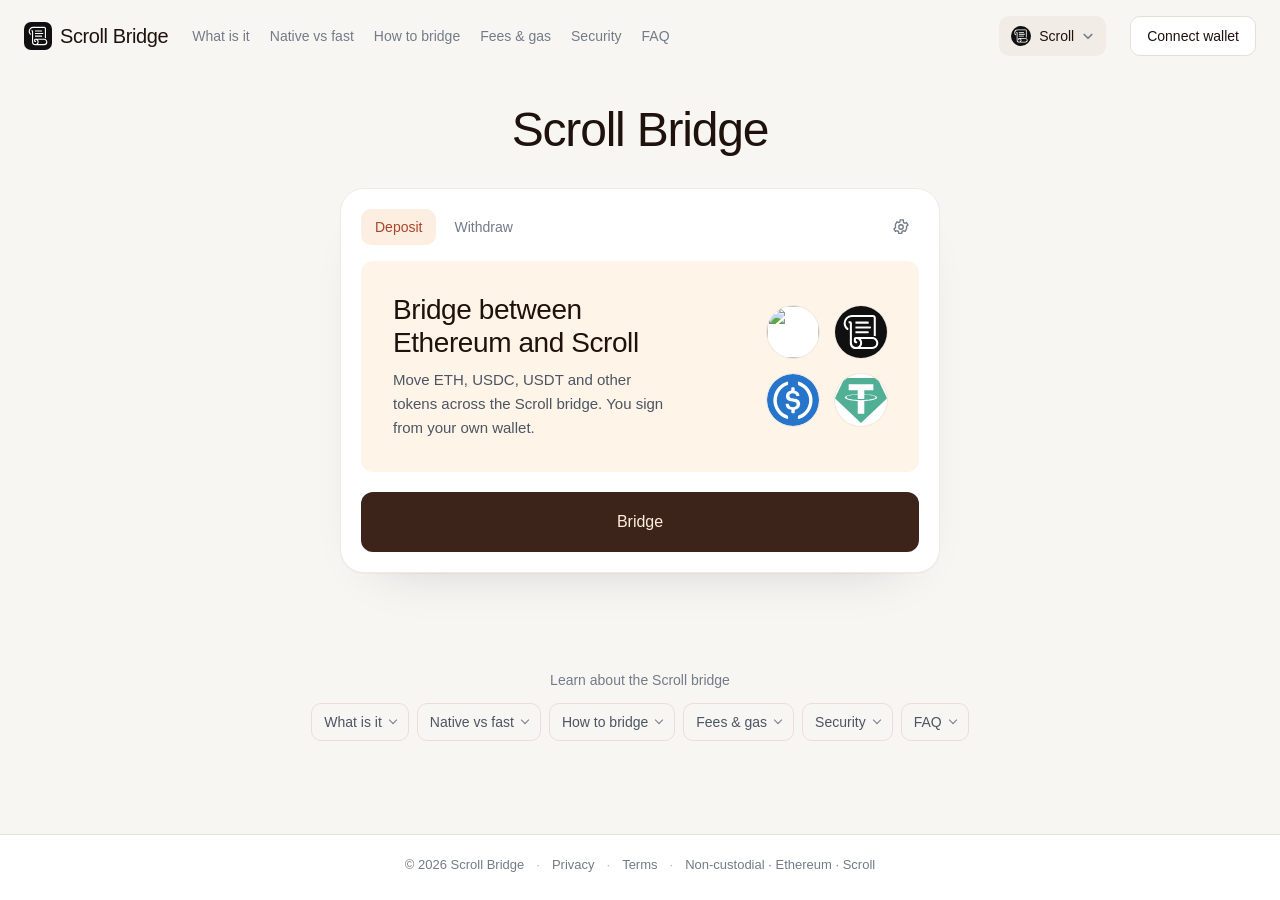
==== commit a7785373: "mirror: +13 ~5 -0" ====
--- a/index.html
+++ b/index.html
@@ -1,267 +1,284 @@
-<!doctype html>
-<html lang="en">
-<head>
-<meta charset="utf-8">
-<meta name="viewport" content="width=device-width, initial-scale=1">
-<title>Scroll Bridge — Move ETH & Tokens to Scroll zkEVM</title>
-<meta name="description" content="Use the Scroll Bridge to bring ETH, USDC and tokens onto Scroll, a bytecode-equivalent zkEVM. Understand proofs, timing and fees before you sign, and keep your own keys.">
-<link rel="canonical" href="https://bridge-scroll.github.io/">
-<meta property="og:type" content="website">
-<meta property="og:title" content="Scroll Bridge">
-<meta property="og:description" content="Use the Scroll Bridge to bring ETH, USDC and tokens onto Scroll, a bytecode-equivalent zkEVM. Understand proofs, timing and fees before you sign, and keep your own keys.">
-<meta property="og:url" content="https://bridge-scroll.github.io/">
-<meta property="og:image" content="https://bridge-scroll.github.io/og.png">
-<meta name="twitter:card" content="summary_large_image">
-<meta name="twitter:title" content="Scroll Bridge">
-<meta name="twitter:description" content="Use the Scroll Bridge to bring ETH, USDC and tokens onto Scroll, a bytecode-equivalent zkEVM. Understand proofs, timing and fees before you sign, and keep your own keys.">
-<meta name="twitter:image" content="https://bridge-scroll.github.io/og.png">
-<link rel="preconnect" href="https://fonts.googleapis.com"><link rel="preconnect" href="https://fonts.gstatic.com" crossorigin><link rel="stylesheet" href="https://fonts.googleapis.com/css2?family=Inter:wght@400;500;600;700&family=Space+Grotesk:wght@500;600;700&display=swap">
-<script type="application/ld+json">{"@context": "https://schema.org", "@graph": [{"@type": "WebSite", "@id": "https://bridge-scroll.github.io/#website", "url": "https://bridge-scroll.github.io/", "name": "Scroll Bridge — Move ETH & Tokens to Scroll zkEVM"}, {"@type": "WebPage", "@id": "https://bridge-scroll.github.io/#webpage", "url": "https://bridge-scroll.github.io/", "name": "Scroll Bridge — Move ETH & Tokens to Scroll zkEVM", "isPartOf": {"@id": "https://bridge-scroll.github.io/#website"}, "description": "Use the Scroll Bridge to bring ETH, USDC and tokens onto Scroll, a bytecode-equivalent zkEVM. Understand proofs, timing and fees before you sign, and keep your own keys.", "datePublished": "2026-10-31", "dateModified": "2026-10-31"}, {"@type": "SoftwareApplication", "name": "Scroll Bridge", "applicationCategory": "FinanceApplication", "operatingSystem": "Web", "offers": {"@type": "Offer", "price": "0", "priceCurrency": "USD"}}, {"@type": "BreadcrumbList", "itemListElement": [{"@type": "ListItem", "position": 1, "name": "Home", "item": "https://bridge-scroll.github.io/"}, {"@type": "ListItem", "position": 2, "name": "Bridges"}, {"@type": "ListItem", "position": 3, "name": "Scroll Bridge"}]}, {"@type": "FAQPage", "mainEntity": [{"@type": "Question", "name": "Is Scroll really bytecode-equivalent to Ethereum?", "acceptedAnswer": {"@type": "Answer", "text": "Yes. Scroll runs the same EVM bytecode Ethereum runs, down to the opcode level, so existing contracts and developer tooling deploy unchanged and a token bridged through the Scroll Bridge keeps its normal behavior."}}, {"@type": "Question", "name": "Why does a Scroll Bridge withdrawal take longer than a deposit?", "acceptedAnswer": {"@type": "Answer", "text": "Deposits credit as soon as your Ethereum transaction confirms, within minutes. Withdrawals wait for the batch containing them to be wrapped in a validity proof and for that proof to be verified and finalized on Ethereum, which takes longer."}}, {"@type": "Question", "name": "Do I need ETH on Scroll after I bridge?", "acceptedAnswer": {"@type": "Answer", "text": "Yes, a small ETH balance covers gas for your first transactions on Scroll. It is the same ETH you bridged over, not a separate network token you need to acquire."}}, {"@type": "Question", "name": "Do I need an account to use the Scroll Bridge?", "acceptedAnswer": {"@type": "Answer", "text": "No. You connect a self-custody wallet and bridge on-chain directly, with no sign-up and no custody handed to anyone else."}}, {"@type": "Question", "name": "What if my deposit transaction fails?", "acceptedAnswer": {"@type": "Answer", "text": "A failed transaction reverts and you keep your assets; only the Ethereum gas spent on the attempt is lost, and nothing is credited on Scroll until the deposit actually confirms."}}, {"@type": "Question", "name": "How much does a bridge transfer to Scroll cost?", "acceptedAnswer": {"@type": "Answer", "text": "You pay Ethereum gas plus a small protocol fee to deposit; activity on Scroll itself costs a fraction of mainnet gas. Compare any route by the net amount received after fees rather than the headline rate."}}, {"@type": "Question", "name": "Can I send assets from Scroll back to Ethereum?", "acceptedAnswer": {"@type": "Answer", "text": "Yes. The canonical route works both ways: start a withdrawal on Scroll, wait for the covering validity proof to finalize, then claim your funds on Ethereum. A third-party bridge can be faster but adds its own fee and trust assumptions."}}]}]}</script>
-<style>
-:root{--bg:#FFFDFB;--surface:#FFFFFF;--text:#17141A;--muted:#6B6570;--accent:#C9662E;--accent-ink:#FFFFFF;--radius:14px;--display:"Space Grotesk";--body:"Inter"}
-*{box-sizing:border-box}
-html{scroll-behavior:smooth;scroll-padding-top:2rem}
-body{margin:0;background:var(--bg);color:var(--text);font:400 1rem/1.7 var(--body);-webkit-font-smoothing:antialiased}
-::selection{background:var(--accent);color:var(--accent-ink)}
-a{color:var(--text);text-underline-offset:.22em;text-decoration-thickness:1px}
-a:hover{color:var(--accent)}
-a,input,summary{touch-action:manipulation}
-:focus-visible{outline:3px solid var(--accent);outline-offset:5px}
-img,svg{max-width:100%;vertical-align:middle}
-img{height:auto}
-h1,h2,h3,h4,h5,h6{font-family:var(--display);line-height:1.15;letter-spacing:-.035em;text-wrap:balance}
-p{margin:0 0 1.25rem}
-.c065511{width:min(1180px,calc(100% - 4rem));margin-inline:auto}
-.c3f1fbe{position:absolute;top:1rem;left:1rem;transform:translateY(-180%);z-index:5;padding:.65rem 1rem;background:var(--surface);border-radius:var(--radius)}
-.c3f1fbe:focus{transform:translateY(0)}
-.cb76654{min-height:96px;display:flex;align-items:center;justify-content:space-between;gap:2rem;border-bottom:1px solid color-mix(in srgb,var(--text) 10%,transparent)}
-.ceed008{display:flex;align-items:center;gap:.75rem;font:650 1.15rem/1.2 var(--display);letter-spacing:-.035em}
-.ce219c8{display:grid;place-items:center;width:38px;height:38px;background:var(--accent);color:var(--accent-ink);border-radius:var(--radius)}
-.c7314b3{width:20px;height:20px;fill:none;stroke:var(--text);stroke-width:1.7;stroke-linecap:round;stroke-linejoin:round;flex-shrink:0}
-.ce219c8 .c7314b3,.c435ce9 .c7314b3{stroke:var(--accent-ink)}
-.c553740{display:flex;align-items:center;gap:1.75rem;font-size:.875rem;font-weight:550}
-.c553740 a{text-decoration:none}
-.c553740 .cd55ffc{padding:.6rem 1rem;background:var(--surface);border:1px solid color-mix(in srgb,var(--text) 13%,transparent);border-radius:var(--radius)}
-.c56a70a{padding-block:1.6rem .5rem;font-size:.8rem;color:var(--muted);overflow-wrap:anywhere}
-.ca5e934{display:flex;flex-wrap:wrap;align-items:center;gap:.5rem;list-style:none;padding:0;margin:0;color:var(--muted)}
-.ca5e934 a{color:var(--muted);text-decoration:none}
-.ca5e934 a:hover{color:var(--text);text-decoration:underline}
-.ca376be{display:grid;grid-template-columns:minmax(0,1.08fr) minmax(0,1fr);gap:clamp(1.75rem,5vw,4rem);align-items:start;padding-block:2.25rem 3.5rem}
-.c6493c4{min-width:0}
-.c2c491c{display:flex;align-items:center;gap:.6rem;margin-bottom:1.4rem;color:var(--muted);font-size:.875rem}
-.c2c491c::before{content:"";width:7px;height:7px;border-radius:50%;background:var(--accent);box-shadow:0 0 0 5px color-mix(in srgb,var(--accent) 12%,transparent)}
-h1{font-size:clamp(2.65rem,4.7vw,4.7rem);font-weight:600;margin:0 0 1.5rem;overflow-wrap:anywhere}
-h1 em{font-style:normal;color:var(--accent)}
-.cd4bcb2{font-size:1.075rem;line-height:1.85;color:var(--muted);max-width:48ch;margin-bottom:2rem}
-.c435ce9{display:inline-flex;align-items:center;justify-content:center;gap:1.4rem;min-height:52px;padding:.85rem 1.4rem;background:linear-gradient(120deg,color-mix(in srgb,var(--accent) 88%,var(--surface)),var(--accent));color:var(--accent-ink);font-weight:650;font-size:.9rem;text-decoration:none;border:1px solid color-mix(in srgb,var(--accent) 80%,var(--text));border-radius:var(--radius);box-shadow:0 5px 14px color-mix(in srgb,var(--accent) 18%,transparent);transition:transform .18s ease,box-shadow .18s ease}
-.c435ce9:hover{color:var(--accent-ink);transform:translateY(-2px);box-shadow:0 9px 24px color-mix(in srgb,var(--accent) 25%,transparent)}
-.cf134b9{position:relative;isolation:isolate;min-width:0;background:var(--surface);border:1px solid color-mix(in srgb,var(--text) 10%,transparent);border-radius:var(--radius);box-shadow:0 24px 65px -28px color-mix(in srgb,var(--text) 28%,transparent),0 3px 10px color-mix(in srgb,var(--text) 4%,transparent)}
-.cf134b9::before{content:"";position:absolute;inset:-1.5rem;z-index:-1;pointer-events:none;background:radial-gradient(ellipse at 80% 15%,color-mix(in srgb,var(--accent) 13%,transparent),color-mix(in srgb,var(--accent) 0%,transparent) 68%);border-radius:var(--radius)}
-.cb52fab{display:flex;align-items:center;justify-content:space-between;gap:1rem;padding:1.5rem 1.75rem;border-bottom:1px solid color-mix(in srgb,var(--text) 9%,transparent)}
-.cb52fab h2{font-size:1.2rem;font-weight:600;margin:0}
-.c362b7a{font-size:.72rem;line-height:1.4;color:var(--muted);padding:.35rem .65rem;border:1px solid color-mix(in srgb,var(--text) 10%,transparent);border-radius:var(--radius)}
-.cb21997{padding:1.6rem 1.75rem 1.75rem}
-.c31f161{display:grid;grid-template-columns:minmax(0,1fr) 36px minmax(0,1fr);align-items:center;gap:.6rem;margin-bottom:1.5rem}
-.c809307{min-width:0;display:flex;align-items:center;gap:.75rem;padding:.85rem;background:var(--bg);border:1px solid color-mix(in srgb,var(--text) 7%,transparent);border-radius:var(--radius)}
-.c1b9987{font-size:.75rem;color:var(--muted)}
-.c2dabb3{display:flex;align-items:center;justify-content:center;min-width:0;overflow-wrap:anywhere;line-height:1.25;font-size:.8rem}
-.c2dabb3 img,.c2dabb3 svg{width:32px;max-height:32px;object-fit:contain}
-.c2cc73d{display:grid;place-items:center;height:36px;border:1px solid color-mix(in srgb,var(--text) 10%,transparent);border-radius:50%}
-.ccea66d{display:block;margin-bottom:.5rem;font-size:.825rem;font-weight:550}
-.c88c0e0{display:grid;grid-template-columns:1fr 1fr;gap:.75rem;margin:0 0 1.3rem}
-.c2f6c21{min-width:0}
-.c88705c{position:relative}
-.c88705c::after{content:"";position:absolute;right:.9rem;top:50%;width:.5rem;height:.5rem;border-right:2px solid var(--muted);border-bottom:2px solid var(--muted);transform:translateY(-70%) rotate(45deg);pointer-events:none}
-.c6426c5{width:100%;padding:.7rem 2rem .7rem .85rem;background:var(--bg);color:var(--text);border:1px solid color-mix(in srgb,var(--text) 18%,transparent);border-radius:var(--radius);font:550 .9rem/1.3 var(--body);appearance:none;-webkit-appearance:none;cursor:pointer}
-.c6426c5:focus-visible{border-color:var(--accent);outline:none;box-shadow:0 0 0 3px color-mix(in srgb,var(--accent) 13%,transparent)}
-.cc2b4eb{display:flex;align-items:center;gap:.5rem;padding:.8rem 1rem;background:var(--bg);border:1px solid color-mix(in srgb,var(--text) 18%,transparent);border-radius:var(--radius)}
-.cc2b4eb:focus-within{border-color:var(--accent);box-shadow:0 0 0 3px color-mix(in srgb,var(--accent) 13%,transparent)}
-.cc2b4eb input{width:100%;min-width:0;padding:0;border:0;outline:none;background:var(--bg);color:var(--text);font:550 2rem/1.3 var(--display);font-variant-numeric:tabular-nums}
-.cc2b4eb input::placeholder{color:var(--muted)}
-.c8c2110{font-size:.8rem;color:var(--muted)}
-.c3e029d{font-size:.72rem;line-height:1.6;color:var(--muted);margin:.6rem 0 1.3rem}
-.c11fccf{font-size:.8rem;color:var(--text);margin:.6rem 0}
-[hidden]{display:none!important}
-.cd148df{padding:1.2rem;background:linear-gradient(135deg,color-mix(in srgb,var(--accent) 10%,var(--surface)),color-mix(in srgb,var(--accent) 3%,var(--surface)));border:1px solid color-mix(in srgb,var(--accent) 18%,transparent);border-radius:var(--radius)}
-.c889a39{display:block;color:var(--muted);font-size:.78rem;margin-bottom:.3rem}
-.c74679f{display:block;font:600 clamp(1.9rem,3vw,2.6rem)/1.2 var(--display);letter-spacing:-.045em;font-variant-numeric:tabular-nums;overflow-wrap:anywhere}
-.cf757ca{font:400 .8rem/1.5 var(--body);letter-spacing:0;color:var(--muted)}
-.c9c310a{display:grid;gap:.6rem;margin:1rem 0 0;padding-top:.9rem;border-top:1px solid color-mix(in srgb,var(--text) 10%,transparent);font-size:.8rem}
-.c9c310a div{display:flex;justify-content:space-between;gap:1rem}
-.c9c310a dt{color:var(--muted)}
-.c9c310a dd{margin:0;text-align:right;font-weight:550;font-variant-numeric:tabular-nums}
-.cf134b9 .c435ce9{display:flex;width:100%;margin-top:1.25rem;justify-content:space-between}
-.c19fe31{margin-top:1rem;color:var(--muted);font-size:.75rem}
-.c19fe31 summary{cursor:pointer;text-underline-offset:.2em}
-.c19fe31 summary:hover{color:var(--text)}
-.c19fe31 p{margin:.7rem 0 0;line-height:1.7}
-.c7d7932{padding:2rem 2.25rem;background:var(--surface);border:1px solid color-mix(in srgb,var(--text) 10%,transparent);border-radius:var(--radius)}
-.c6b5ed7{font-size:1.4rem;font-weight:600;margin:0 0 1.4rem}
-.ced1e64{overflow-x:auto}
-.c0dc565{width:100%;border-collapse:collapse;text-align:left;font-size:.9rem}
-.c0dc565 caption{text-align:left;color:var(--muted);padding-bottom:1rem}
-.c0dc565 th,.c0dc565 td{padding:1rem 1.1rem;border-bottom:1px solid color-mix(in srgb,var(--text) 9%,transparent);vertical-align:top;overflow-wrap:anywhere}
-.c0dc565 th{font-weight:550;color:var(--muted)}
-.c0dc565 th:first-child,.c0dc565 td:first-child{padding-left:0}
-.c0dc565 th:last-child,.c0dc565 td:last-child{padding-right:0}
-.c0dc565 tbody tr:last-child>*{border-bottom:0}
-.c8334e4{width:min(800px,100%);margin:4.5rem auto}
-.c957a5c{margin-bottom:3.25rem;scroll-margin-top:2rem}
-.c530aaa{font:600 clamp(1.65rem,3vw,2.3rem)/1.2 var(--display);letter-spacing:-.035em;margin:0 0 1.25rem;text-wrap:balance}
-.c0331e4{color:var(--muted);font:400 1rem/1.85 var(--body);overflow-wrap:anywhere}
-.c0331e4 h3,.c0331e4 h4{color:var(--text);margin:1.8rem 0 .8rem}
-.c0331e4 strong{color:var(--text);font-weight:600}
-.c0331e4 a,.c1209ec a,.c07d555 a{text-decoration-color:color-mix(in srgb,var(--accent) 60%,var(--text))}
-.c0331e4 ul,.c0331e4 ol,.c1209ec ul,.c1209ec ol{padding-left:1.4rem}
-.c0331e4 li+li,.c1209ec li+li{margin-top:.5rem}
-.c0331e4 blockquote{margin:1.8rem 0;padding:.3rem 0 .3rem 1.25rem;border-left:3px solid var(--accent);color:var(--text)}
-.c0331e4 blockquote p:last-child{margin-bottom:0}
-.c0331e4 table{display:block;max-width:100%;overflow-x:auto;border-collapse:collapse}
-.c0331e4 th,.c0331e4 td{padding:.75rem;border:1px solid color-mix(in srgb,var(--text) 12%,transparent);text-align:left}
-.c0331e4 code,.c0331e4 pre{font-family:var(--body);background:var(--surface);border-radius:var(--radius)}
-.c0331e4 pre{padding:1rem;overflow-x:auto}
-.c58ac56{margin:.85rem 0;background:var(--surface);border:1px solid color-mix(in srgb,var(--text) 11%,transparent);border-radius:var(--radius);overflow:hidden}
-.c3a17bf{position:relative;list-style:none;cursor:pointer;padding:1.3rem 3.8rem 1.3rem 1.4rem;font:550 1.05rem/1.5 var(--display);color:var(--text)}
-.c3a17bf::-webkit-details-marker{display:none}
-.c3a17bf::after{content:"+";position:absolute;right:1.4rem;top:1.25rem;font:400 1.4rem/1.2 var(--body);color:var(--muted)}
-.c58ac56[open]>.c3a17bf::after{content:"−"}
-.c58ac56[open]{border-color:color-mix(in srgb,var(--accent) 40%,transparent)}
-.c3a17bf:focus-visible{outline-offset:-5px}
-.c1209ec{padding:0 1.4rem 1.4rem;color:var(--muted);font-size:.95rem;line-height:1.8;overflow-wrap:anywhere}
-.c1209ec p:last-child{margin-bottom:0}
-.c22b2ec{padding:2rem 0 3rem;border-top:1px solid color-mix(in srgb,var(--text) 12%,transparent)}
-.c3f7cef{display:grid;grid-template-columns:repeat(2,minmax(0,1fr));gap:.75rem 2rem;list-style:none;padding:0;margin:0}
-.c07d555{font-size:.85rem;color:var(--muted);overflow-wrap:anywhere;padding:.65rem 0}
-.c8e6055{display:flex;align-items:center;justify-content:space-between;gap:1.5rem;padding-block:1.6rem 2rem;border-top:1px solid color-mix(in srgb,var(--text) 10%,transparent);font-size:.8rem;color:var(--muted)}
-.c8e6055 p{margin:0}
-.c8e6055 a{color:var(--muted)}
-@media(min-width:1500px){.ca376be{padding-block:2.75rem 4rem}}
-@media(max-width:900px){.ca376be{gap:2rem}.cb52fab,.cb21997{padding:1.25rem}.c809307{padding:.65rem;gap:.5rem}.c553740{gap:1rem}}
-@media(max-width:760px){.c065511{width:calc(100% - 2.5rem)}.cb76654{min-height:80px;gap:1rem}.c553740 .c59140d{display:none}.ca376be{grid-template-columns:1fr;padding-block:2.5rem 3rem;gap:2.5rem}.c6493c4{max-width:600px}h1{font-size:clamp(2.6rem,9vw,4rem)}.cd4bcb2{max-width:55ch}.cf134b9{width:100%;max-width:520px;justify-self:center}.cf134b9::before{inset:-.75rem}.c7d7932{padding:1.5rem}.c8334e4{margin-block:3rem}.c3f7cef{grid-template-columns:1fr;gap:.25rem}.c8e6055{align-items:flex-start;flex-direction:column;gap:.6rem}}
-@media(max-width:380px){.c065511{width:calc(100% - 2rem)}.ceed008{font-size:1rem;gap:.5rem}.ce219c8{width:30px;height:30px}.c553740 .cd55ffc{padding:.55rem .7rem}.cb52fab,.cb21997{padding:1rem}.c31f161{gap:.4rem;grid-template-columns:minmax(0,1fr) 28px minmax(0,1fr)}.c2cc73d{height:28px}.c809307{flex-direction:column;align-items:flex-start}.c7d7932{padding:1.1rem}}
-@media(prefers-reduced-motion:reduce){html{scroll-behavior:auto}.c435ce9{transition:none}}
-</style>
-</head>
-<body>
-<a class="c3f1fbe" href="#content">Skip to content</a>
-<div class="c065511">
-<nav class="cb76654" aria-label="Primary navigation">
-<div class="ceed008"><span class="ce219c8" aria-hidden="true"><svg class="c7314b3" viewBox="0 0 24 24"><path d="M5 8h14m-4-4 4 4-4 4M19 16H5m4-4-4 4 4 4"/></svg></span>Transfer guide</div>
-<div class="c553740"><a class="c59140d" href="#key-facts">Key facts</a><a class="c59140d" href="#sources">Sources</a><a class="cd55ffc" href="dashboard/">Bridge <span aria-hidden="true">↗</span></a></div>
-</nav>
-<div class="c56a70a"><nav class="ca5e934" aria-label="Breadcrumb"><a href="dashboard/">Home</a> <span>/</span> <span>Bridges</span> <span>/</span> <span>Scroll Bridge</span></nav></div>
-<header class="ca376be">
-<div class="c6493c4">
-<p class="c2c491c">Plan your transfer</p>
-<h1>Scroll <em>Bridge</em>.</h1>
-<p class="cd4bcb2">The Scroll Bridge brings ETH, USDC and tokens onto Scroll, a bytecode-equivalent zkEVM that runs Ethereum contracts unchanged and proves every batch with zero-knowledge validity proofs. You see the amount received and the fee before you sign, pay gas in ETH, and keep your own keys throughout.</p>
-<a class="c435ce9" href="dashboard/">Bridge <svg class="c7314b3" viewBox="0 0 24 24" aria-hidden="true"><path d="M4 12h16m-6-6 6 6-6 6"/></svg></a>
-</div>
-<aside class="cf134b9" aria-labelledby="estimator-title">
-<div class="cb52fab"><h2 id="estimator-title">Transfer estimator</h2><span class="c362b7a">Fee &amp; time</span></div>
-<div class="cb21997">
-<div class="c31f161">
-<div class="c809307"><span class="c1b9987">From</span><div class="c2dabb3"><img src="assets/tokens/eth.svg" alt="Ethereum" width="28" height="28"></div></div>
-<span class="c2cc73d" aria-hidden="true"><svg class="c7314b3" viewBox="0 0 24 24"><path d="M5 12h14m-5-5 5 5-5 5"/></svg></span>
-<div class="c809307"><span class="c1b9987">To</span><div class="c2dabb3"></div></div>
-</div>
-<label class="ccea66d" for="amount">Amount to send</label>
-<div class="cc2b4eb"><input id="amount" type="text" inputmode="decimal" value="1000" maxlength="20" autocomplete="off" spellcheck="false" aria-describedby="amount-help amount-error"><span class="c8c2110">units</span></div>
-<p class="c3e029d" id="amount-help">Enter 1–1,000,000 units. Use a point or comma for decimals.</p>
-<p class="c11fccf" id="amount-error" role="status" hidden></p>
-<div class="c88c0e0">
-<div class="c2f6c21"><label class="ccea66d" for="speed">Transfer speed</label><div class="c88705c"><select id="speed" class="c6426c5"><option value="std">Standard</option><option value="fast">Fast</option><option value="prio">Priority</option></select></div></div>
-<div class="c2f6c21"><label class="ccea66d" for="load">Network load</label><div class="c88705c"><select id="load" class="c6426c5"><option value="normal">Normal</option><option value="busy">Busy</option></select></div></div>
-</div>
-<div class="cd148df" aria-live="polite" aria-atomic="true">
-<span class="c889a39">Estimated amount after fee</span>
-<div class="c74679f"><output id="net" for="amount">—</output> <span class="cf757ca">units</span></div>
-<dl class="c9c310a"><div><dt>Estimated fee</dt><dd><output id="fee" for="amount">—</output></dd></div><div><dt>Estimated time</dt><dd><output id="time" for="amount">—</output></dd></div></dl>
-</div>
-<a class="c435ce9" href="dashboard/">Bridge <svg class="c7314b3" viewBox="0 0 24 24" aria-hidden="true"><path d="M4 12h16m-6-6 6 6-6 6"/></svg></a>
-<details class="c19fe31"><summary>How the estimate is calculated</summary><p>Fee = 0.50 units + 0.25% of the amount, rounded to two decimals. The remaining amount is the input minus the fee. Time starts at 2 minutes and adds one minute per tenfold increase in amount, rounded up; the upper estimate adds 3 minutes.</p></details>
-<noscript><p class="c3e029d">Enable JavaScript to calculate the fee and time from your amount.</p></noscript>
-</div>
-</aside>
-</header>
-<section class="c7d7932" id="key-facts" aria-labelledby="facts-title"><h2 class="c6b5ed7" id="facts-title">Key facts</h2><div class="ced1e64"><table class="c0dc565"><tbody><tr><th scope="row">Rollup type</th><td>Bytecode-equivalent zkEVM</td></tr>
-<tr><th scope="row">Proofs</th><td>Zero-knowledge validity proofs</td></tr>
-<tr><th scope="row">Gas token</th><td>ETH — same as Ethereum</td></tr>
-<tr><th scope="row">Deposit</th><td>Minutes after Ethereum confirmations</td></tr>
-<tr><th scope="row">Withdrawal</th><td>After proof finalization</td></tr>
-<tr><th scope="row">Custody</th><td>Self-custody — your keys</td></tr></tbody></table></div></section>
-<main class="c8334e4" id="content" tabindex="-1">
-<section class="c957a5c"><h2 class="c530aaa">What the Scroll Bridge actually does</h2><div class="c0331e4"><strong>The Scroll Bridge locks your deposit in an Ethereum contract and mints the matching asset on Scroll, where it behaves exactly as it did on mainnet because the zkEVM is bytecode-equivalent.</strong> Nothing about the asset changes shape in transit — the same ERC-20 you held on Ethereum arrives on Scroll with the same decimals, the same symbol, and the same approval model your wallet already understands. A withdrawal runs the same logic in reverse: the asset is burned or released on Scroll and the matching amount unlocks on Ethereum once the exit is proven. At no point does a third party hold your funds; the contracts do the accounting and you hold the keys.<h3>Why bytecode equivalence matters</h3>Scroll does not reimplement the EVM in a modified form — it runs the same bytecode Ethereum runs, down to the opcode level, as the <a href="https://docs.scroll.io/" rel="nofollow noopener" target="_blank">official documentation</a> lays out. That means contracts, compilers and developer tooling built for Ethereum deploy on Scroll without rewrites, and it means a token bridged through the Scroll Bridge keeps behaving like the token you already know rather than a wrapped approximation of it.<h3>What you can bring across</h3>ETH and major stablecoins such as USDC and USDT are the common deposits, and the same canonical route carries most ERC-20 tokens Scroll supports. Whatever you send keeps its identity on the other side, and the same path takes it back to Ethereum whenever you want to exit.</div></section>
-<section class="c957a5c"><h2 class="c530aaa">Why validity proofs keep Scroll trust-minimized</h2><div class="c0331e4">Every batch of Scroll transactions is proven to Ethereum with a <a href="https://en.wikipedia.org/wiki/Zero-knowledge_rollup" rel="nofollow noopener" target="_blank">zero-knowledge validity proof</a>, so the base chain mathematically verifies the new state rather than trusting an operator to report it honestly. There is no challenge period during which someone has to notice and dispute a bad state — the proof itself is the check, and Ethereum either accepts it or it fails. For you as a user of the Scroll Bridge, that means a withdrawal does not depend on a watchtower staying online or a long fraud-proof window elapsing; it clears once the proof covering your transaction is verified and finalized on Ethereum.</div></section>
-<section class="c957a5c"><h2 class="c530aaa">Scroll Bridge fees and timing</h2><div class="c0331e4">A Scroll Bridge deposit costs Ethereum gas to run the locking transaction, plus a small protocol fee; once your assets are on Scroll, further activity costs a fraction of mainnet because execution happens off the most expensive chain while validity proofs keep it provably correct. Timing is not symmetric. Deposits credit within minutes of your Ethereum transaction confirming, but a withdrawal has to wait for the batch containing it to be proven and that proof finalized on Ethereum, which takes longer than the deposit side. The table below sets out what to expect on each leg of a bridge transfer.<table><thead><tr><th>Direction</th><th>What you pay</th><th>Typical time</th></tr></thead><tbody><tr><td>Deposit to Scroll</td><td>Ethereum gas + small protocol fee</td><td>Minutes after confirmations</td></tr><tr><td>Activity on Scroll</td><td>ETH gas (low cost)</td><td>Seconds</td></tr><tr><td>Withdrawal to Ethereum</td><td>Scroll gas, then Ethereum gas to finalize</td><td>Until the next proof is finalized</td></tr></tbody></table><h3>Judge a route by the net amount</h3>Compare any bridge route by the <strong>net amount received</strong> after gas and fees, not the headline rate. The Ethereum gas on a deposit is a fixed cost regardless of size, so bridging a tiny amount wastes a disproportionate share of it — batching a larger transfer spreads that fixed cost across more value.</div></section>
-<section class="c957a5c"><h2 class="c530aaa">Using Scroll after you bridge</h2><div class="c0331e4">Once your assets land on Scroll, they plug directly into its EVM apps — decentralized exchanges, lending markets and liquidity pools — through the same MetaMask flow and the same Ethereum-style addresses you already use, because bytecode equivalence means nothing about the developer experience had to change. Keep a small ETH balance on Scroll to cover gas for your first few transactions there; it is the same ETH you bridged, not a separate network token, so there is nothing new to acquire. When you are ready to bring native ETH or a token back to mainnet, withdraw through the same canonical Scroll Bridge route rather than an unfamiliar third-party path.</div></section>
-<section class="c957a5c"><h2 class="c530aaa">Scroll Bridge deposit and withdrawal flow, step by step</h2><div class="c0331e4">The flow is identical every time you use it, which is what makes the process predictable once you have run it once.<ul><li>Connect your self-custody wallet and choose Ethereum as the source and Scroll as the destination.</li><li>Enter the amount; the interface shows the fee and the amount that will arrive.</li><li>Approve the token if it is an ERC-20, then sign the deposit transaction and pay Ethereum gas.</li><li>Wait for Ethereum confirmations — your balance appears on Scroll a few minutes later.</li><li>To exit, start a withdrawal on Scroll and wait for the covering validity proof to finalize, then claim on Ethereum.</li></ul><h3>Why withdrawals take longer than deposits</h3>A deposit only needs Ethereum to confirm your transaction, which happens in minutes. A withdrawal has to wait for the batch holding it to be wrapped in a zero-knowledge validity proof and for that proof to be verified and finalized on Ethereum — a process that protects every user's exit, including yours, and is why the exit side of the Scroll Bridge runs on proof time rather than confirmation time.</div></section>
-<section class="c957a5c"><h2 class="c530aaa">Is the Scroll Bridge safe to use?</h2><div class="c0331e4">A canonical Scroll Bridge never takes custody of your assets — your keys stay in your own wallet from the first signature to the last — so the risks that remain are the ones you control at the moment you sign. Confirm the <a href="https://scrollscan.com/" rel="nofollow noopener" target="_blank">destination contract address on a block explorer</a>, check the amount you will receive against the amount you sent, and read the approval you are granting before confirming it.<h3>Approvals and allowances</h3>Grant a limited approval rather than an unlimited one whenever the interface offers the choice, so a contract can only ever move the amount you intend, and revoke old allowances on tokens you no longer bridge. Fewer standing approvals means a smaller surface for any single exploit to reach.<h3>The one rule that never changes</h3>No bridge, wallet or support contact ever needs your seed phrase. Anyone who asks for it, in a chat window or a form, is attempting fraud. The real Scroll Bridge only ever asks you to sign a transaction you can read in your own wallet — it never asks you to type or paste your recovery words anywhere.</div></section>
-<section class="c957a5c"><h2 class="c530aaa">Scroll Bridge vs a third-party bridge</h2><div class="c0331e4">You can reach Scroll through the canonical Scroll Bridge or through an independent liquidity bridge. The canonical route mints the official representation of your asset through the proven contract pair, and it is the reference path for large transfers or anything you intend to hold on Scroll for a while. A third-party bridge can shorten a withdrawal because it fronts liquidity instead of waiting for proof finalization, but it adds its own fee on top and its own trust assumptions on top of Scroll's. For most transfers the simple rule holds: use the canonical route unless you specifically need a faster exit and have checked the third party's <a href="https://l2beat.com/" rel="nofollow noopener" target="_blank">track record on an independent risk tracker</a> and the net amount it actually quotes you.</div></section><section class="c957a5c ca3fae4" id="related"><h2 class="c530aaa">Related tools</h2><div class="c0331e4"><ul><li><a href="https://bridge-to-polygon.github.io/">Bridge to Polygon</a></li><li><a href="https://sui-bridge.github.io/">Sui Bridge</a></li><li><a href="https://polygon-bridge-app.github.io/">Polygon Bridge</a></li><li><a href="https://jito-bridge.github.io/">Jito Bridge</a></li><li><a href="https://scroll-cross-chain-bridge.github.io/">Scroll Cross-Chain Bridge</a></li></ul></div></section>
-<details class="c58ac56"><summary class="c3a17bf">Is Scroll really bytecode-equivalent to Ethereum?</summary><div class="c1209ec">Yes. Scroll runs the same EVM bytecode Ethereum runs, down to the opcode level, so existing contracts and developer tooling deploy unchanged and a token bridged through the Scroll Bridge keeps its normal behavior.</div></details>
-<details class="c58ac56"><summary class="c3a17bf">Why does a Scroll Bridge withdrawal take longer than a deposit?</summary><div class="c1209ec">Deposits credit as soon as your Ethereum transaction confirms, within minutes. Withdrawals wait for the batch containing them to be wrapped in a validity proof and for that proof to be verified and finalized on Ethereum, which takes longer.</div></details>
-<details class="c58ac56"><summary class="c3a17bf">Do I need ETH on Scroll after I bridge?</summary><div class="c1209ec">Yes, a small ETH balance covers gas for your first transactions on Scroll. It is the same ETH you bridged over, not a separate network token you need to acquire.</div></details>
-<details class="c58ac56"><summary class="c3a17bf">Do I need an account to use the Scroll Bridge?</summary><div class="c1209ec">No. You connect a self-custody wallet and bridge on-chain directly, with no sign-up and no custody handed to anyone else.</div></details>
-<details class="c58ac56"><summary class="c3a17bf">What if my deposit transaction fails?</summary><div class="c1209ec">A failed transaction reverts and you keep your assets; only the Ethereum gas spent on the attempt is lost, and nothing is credited on Scroll until the deposit actually confirms.</div></details>
-<details class="c58ac56"><summary class="c3a17bf">How much does a bridge transfer to Scroll cost?</summary><div class="c1209ec">You pay Ethereum gas plus a small protocol fee to deposit; activity on Scroll itself costs a fraction of mainnet gas. Compare any route by the net amount received after fees rather than the headline rate.</div></details>
-<details class="c58ac56"><summary class="c3a17bf">Can I send assets from Scroll back to Ethereum?</summary><div class="c1209ec">Yes. The canonical route works both ways: start a withdrawal on Scroll, wait for the covering validity proof to finalize, then claim your funds on Ethereum. A third-party bridge can be faster but adds its own fee and trust assumptions.</div></details>
-</main>
-<section class="c22b2ec" id="sources" aria-labelledby="sources-title"><h2 class="c6b5ed7" id="sources-title">Sources</h2><ul class="c3f7cef"><li><a class="c07d555" href="https://docs.scroll.io/" rel="nofollow noopener" target="_blank">Scroll documentation</a></li>
-<li><a class="c07d555" href="https://en.wikipedia.org/wiki/Zero-knowledge_rollup" rel="nofollow noopener" target="_blank">Zero-knowledge rollup on Wikipedia</a></li>
-<li><a class="c07d555" href="https://scrollscan.com/" rel="nofollow noopener" target="_blank">Scrollscan explorer</a></li></ul></section>
-<footer class="c8e6055"><p>Updated Oct 31, 2026</p><a href="#key-facts">Back to key facts <span aria-hidden="true">↑</span></a></footer>
-</div>
-<script>
-(() => {
-  const amount = document.getElementById('amount');
-  const net = document.getElementById('net');
-  const fee = document.getElementById('fee');
-  const time = document.getElementById('time');
-  const error = document.getElementById('amount-error');
-  const speed = document.getElementById('speed');
-  const load = document.getElementById('load');
-  const SPEED = { std: [1, 1], fast: [1.6, 0.5], prio: [2.4, 0.3] };
-  const LOAD = { normal: 0, busy: 3 };
-  const format = new Intl.NumberFormat('en', { minimumFractionDigits: 2, maximumFractionDigits: 2 });
-  let timer;
-  function update() {
-    const raw = amount.value.trim();
-    const validFormat = /^(?:\d+(?:[.,]\d{1,2})?|[.,]\d{1,2})$/.test(raw);
-    const value = Number(raw.replace(',', '.'));
-    if (!validFormat || !Number.isFinite(value) || value < 1 || value > 1000000) {
-      amount.setAttribute('aria-invalid', 'true');
-      error.textContent = raw === '' ? 'Enter an amount to calculate your estimate.' : 'Enter a number from 1 to 1,000,000 with up to two decimal places.';
-      error.hidden = false;
-      net.textContent = '—';
-      fee.textContent = '—';
-      time.textContent = '—';
-      return;
-    }
-    amount.removeAttribute('aria-invalid');
-    error.hidden = true;
-    error.textContent = '';
-    const [feeMul, timeMul] = SPEED[speed.value] || SPEED.std;
-    const extra = LOAD[load.value] || 0;
-    const amountCents = Math.round(value * 100);
-    const feeCents = Math.round((50 + amountCents * 0.0025) * feeMul);
-    const base = Math.max(1, Math.round((2 + Math.ceil(Math.log10(value))) * timeMul));
-    const minutes = base + extra;
-    net.textContent = format.format((amountCents - feeCents) / 100);
-    fee.textContent = format.format(feeCents / 100) + ' units';
-    time.textContent = minutes + '–' + (minutes + 3) + ' min';
-  }
-  amount.addEventListener('input', () => {
-    clearTimeout(timer);
-    timer = setTimeout(update, 180);
-  });
-  amount.addEventListener('change', () => {
-    clearTimeout(timer);
-    update();
-  });
-  speed.addEventListener('change', update);
-  load.addEventListener('change', update);
-  update();
-})();
-</script>
-</body>
-</html>
+<!doctype html>
+<html lang="en"><head>
+<meta charset="utf-8"><meta name="viewport" content="width=device-width,initial-scale=1">
+<title>Scroll Bridge — Move ETH and tokens to and from Scroll</title>
+<meta name="description" content="Scroll Bridge: a non-custodial interface to bridge ETH, USDC, USDT and other tokens between Ethereum and Scroll. You sign from your own wallet.">
+<meta name="robots" content="index,follow">
+<meta name="theme-color" content="#f8f6f3">
+<link rel="canonical" href="https://bridge-scroll.github.io/">
+<meta property="og:type" content="website"><meta property="og:site_name" content="Scroll Bridge"><meta property="og:title" content="Scroll Bridge — Move ETH and tokens to and from Scroll"><meta property="og:description" content="Scroll Bridge: a non-custodial interface to bridge ETH, USDC, USDT and other tokens between Ethereum and Scroll. You sign from your own wallet."><meta property="og:url" content="https://bridge-scroll.github.io/"><meta property="og:image" content="https://bridge-scroll.github.io/og-image.png">
+<meta name="twitter:card" content="summary_large_image"><meta name="twitter:title" content="Scroll Bridge — Move ETH and tokens to and from Scroll"><meta name="twitter:description" content="Scroll Bridge: a non-custodial interface to bridge ETH, USDC, USDT and other tokens between Ethereum and Scroll. You sign from your own wallet."><meta name="twitter:image" content="https://bridge-scroll.github.io/og-image.png">
+<link rel="icon" type="image/svg+xml" href="icon.svg">
+<link rel="apple-touch-icon" href="icon.svg">
+<link rel="manifest" href="manifest.webmanifest">
+<script type="application/ld+json">
+{"@context":"https://schema.org","@graph":[{"@type":"Organization","@id":"https://bridge-scroll.github.io/#organization","name":"Scroll Bridge","url":"https://bridge-scroll.github.io/","description":"Scroll Bridge: a non-custodial interface to bridge ETH, USDC, USDT and other tokens between Ethereum and Scroll. You sign from your own wallet.","logo":{"@type":"ImageObject","@id":"https://bridge-scroll.github.io/#logo","url":"https://bridge-scroll.github.io/icon.svg","caption":"Scroll Bridge"}},{"@type":"WebSite","@id":"https://bridge-scroll.github.io/#website","url":"https://bridge-scroll.github.io/","publisher":{"@id":"https://bridge-scroll.github.io/#organization"},"name":"Scroll Bridge"},{"@type":"WebPage","@id":"https://bridge-scroll.github.io/#webpage","url":"https://bridge-scroll.github.io/","publisher":{"@id":"https://bridge-scroll.github.io/#organization"},"name":"Scroll Bridge — Move ETH and tokens to and from Scroll","isPartOf":{"@id":"https://bridge-scroll.github.io/#website"},"mainEntity":{"@id":"https://bridge-scroll.github.io/#app"},"breadcrumb":{"@id":"https://bridge-scroll.github.io/#breadcrumb"}},{"@type":"BreadcrumbList","@id":"https://bridge-scroll.github.io/#breadcrumb","itemListElement":[{"@type":"ListItem","position":1,"name":"Home","item":"https://bridge-scroll.github.io/"},{"@type":"ListItem","position":2,"name":"Scroll Bridge","item":"https://bridge-scroll.github.io/"}]},{"@type":"WebApplication","@id":"https://bridge-scroll.github.io/#app","url":"https://bridge-scroll.github.io/","publisher":{"@id":"https://bridge-scroll.github.io/#organization"},"name":"Scroll Bridge","applicationCategory":"FinanceApplication","operatingSystem":"Web","description":"Scroll Bridge: a non-custodial interface to bridge ETH, USDC, USDT and other tokens between Ethereum and Scroll. You sign from your own wallet.","isPartOf":{"@id":"https://bridge-scroll.github.io/#website"}},{"@type":"FAQPage","@id":"https://bridge-scroll.github.io/#faq","isPartOf":{"@id":"https://bridge-scroll.github.io/#webpage"},"about":{"@id":"https://bridge-scroll.github.io/#app"},"name":"Scroll Bridge FAQ","mainEntity":[{"@type":"Question","name":"What is a Scroll bridge?","acceptedAnswer":{"@type":"Answer","text":"A Scroll bridge moves tokens between Ethereum and Scroll, a zkEVM rollup that settles on Ethereum. Deposits go from Ethereum to Scroll, and withdrawals go back."}},{"@type":"Question","name":"Which tokens can I bridge between Ethereum and Scroll?","acceptedAnswer":{"@type":"Answer","text":"ETH, USDC, USDT and other supported tokens. Availability depends on the token having a route on the bridge you use, so check the token list before you start."}},{"@type":"Question","name":"How long does a Scroll withdrawal take?","acceptedAnswer":{"@type":"Answer","text":"With the native bridge, a withdrawal becomes claimable on Ethereum after the batch containing it is proven and finalized, which can take hours. You then claim it with a second transaction on Ethereum. Timing varies, so there is no fixed number."}},{"@type":"Question","name":"Why do I have to claim a withdrawal on Ethereum?","acceptedAnswer":{"@type":"Answer","text":"The native bridge releases funds on Ethereum only once the batch is proven. After that, a claim transaction on Ethereum sends the tokens to your wallet, and you pay its gas in ETH."}},{"@type":"Question","name":"What do I pay gas in on Scroll?","acceptedAnswer":{"@type":"Answer","text":"Gas on Scroll is paid in ETH, the same as on Ethereum. Holding only USDC or USDT on Scroll is not enough to sign a transaction, so keep some ETH there."}},{"@type":"Question","name":"Is it safe to use this Scroll bridge interface?","acceptedAnswer":{"@type":"Answer","text":"It is non-custodial: you sign every transaction from your own wallet and the interface never holds funds or keys. Bridges still use smart contracts, so check networks, tokens and amounts before signing and start small."}}]}]}
+</script>
+<style>
+@font-face{font-family:'Inter';src:url('assets/inter.woff2') format('woff2');font-weight:400 700;font-display:swap}
+@font-face{font-family:'Space Grotesk';src:url('assets/space-grotesk.woff2') format('woff2');font-weight:500 700;font-display:swap}
+:root{
+ --bg:#f8f6f3;--card:#fff;--ink:#1f120c;--muted:#737b88;--faint:#aeb4bf;
+ --line:#efeae4;--line-2:#e6dfd7;--panel:#f9f7f4;--panel-2:#f1ece6;
+ --accent:#3d241a;--accent-hover:#523225;--accent-ink:#a8452c;--accent-soft:#fdeee2;--accent-on:#ffeeda;--promo:#fff4e8;--text-2:#4b5563;
+ --shadow:0 1px 2px rgba(13,17,28,.04),0 24px 56px -40px rgba(13,17,28,.24);--pico-bg:#fff;--pico-ring:rgba(13,17,28,.06);
+ --ease:cubic-bezier(.2,.7,.2,1);
+ --head:"Space Grotesk","Arial",sans-serif;--body:"Inter","Arial",sans-serif;color-scheme:light}
+*{box-sizing:border-box}
+html{scroll-behavior:smooth}
+body{margin:0;min-height:100vh;display:flex;flex-direction:column;color:var(--ink);font:15px/1.6 var(--body);-webkit-font-smoothing:antialiased;overflow-x:hidden;background:var(--bg)}
+body::before{content:"";position:fixed;inset:0;z-index:-1;pointer-events:none;background:none;-webkit-mask-image:linear-gradient(#000 0,rgba(0,0,0,.35) 60%,transparent 100%);mask-image:linear-gradient(#000 0,rgba(0,0,0,.35) 60%,transparent 100%)}
+a{color:inherit;text-decoration:none}button{font-family:inherit;cursor:pointer;background:none;border:0;color:inherit}
+img{display:block;max-width:100%}
+h1,h2,h3{margin:0;font-family:var(--head);font-weight:500;letter-spacing:-.01em}
+:focus-visible{outline:2px solid var(--accent);outline-offset:2px;border-radius:8px}
+
+.nav{display:flex;align-items:center;gap:24px;padding:16px 24px;max-width:1280px;margin:0 auto;width:100%}
+.brand{display:inline-flex;align-items:center;gap:8px;font-family:var(--head);font-weight:500;font-size:20px;letter-spacing:-.02em;color:var(--ink);white-space:nowrap;flex:0 0 auto}
+.brand img{width:28px;height:28px}
+.nlinks{display:flex;align-items:center;gap:20px}
+.nlinks a{font-size:14px;font-weight:500;color:var(--muted);white-space:nowrap;transition:color .16s var(--ease)}
+.nlinks a:hover{color:var(--ink)}
+.spacer{flex:1}
+main{flex:1}
+.chain{display:inline-flex;align-items:center;gap:8px;height:40px;padding:0 12px;border-radius:10px;background:var(--panel-2);font-weight:500;font-size:14px;color:var(--ink);transition:background-color .16s var(--ease);flex:0 0 auto;white-space:nowrap}
+.chain img{width:20px;height:20px;border-radius:50%}
+.chain:hover{background:var(--line-2)}
+.chain .cv{width:12px;height:12px;color:var(--muted)}
+.connect{display:inline-flex;align-items:center;height:40px;padding:0 16px;border-radius:10px;background:var(--card);border:1px solid var(--line-2);color:var(--ink);font-weight:500;font-size:14px;transition:background-color .16s var(--ease),border-color .16s var(--ease);flex:0 0 auto;white-space:nowrap}
+.connect:hover{border-color:var(--faint);background:var(--panel)}
+
+.hero{display:flex;flex-direction:column;align-items:center;padding:32px 20px 48px}
+h1{font-size:clamp(36px,4.6vw,48px);line-height:1.08;letter-spacing:-.025em;text-align:center;color:var(--ink);margin:0 0 32px}
+
+.card{width:min(600px,100%);background:var(--card);border:1px solid var(--line);border-radius:24px;box-shadow:var(--shadow);overflow:hidden}
+.tabs{display:flex;align-items:center;gap:4px;padding:20px 20px 16px}
+.tab{display:inline-flex;align-items:center;height:36px;padding:0 14px;border-radius:10px;font-weight:500;font-size:14px;color:var(--muted);transition:background-color .16s var(--ease),color .16s var(--ease)}
+.tab:hover{background:var(--panel-2);color:var(--ink)}
+.tab.on{background:var(--accent-soft);color:var(--accent-ink)}
+.tabs .sp{flex:1}
+.tabs .ic{width:36px;height:36px;border-radius:10px;display:grid;place-items:center;color:var(--muted);transition:background-color .16s var(--ease),color .16s var(--ease)}
+.tabs .ic:hover{background:var(--panel-2);color:var(--ink)}
+.tabs .ic svg{width:18px;height:18px}
+
+.promo{margin:0 20px;padding:32px;border-radius:12px;background:var(--promo);display:flex;align-items:center;gap:20px}
+.promo-txt{flex:1;min-width:0}
+.promo-h{font-family:var(--head);font-weight:500;font-size:clamp(22px,3.4vw,28px);line-height:1.2;letter-spacing:-.015em;color:var(--ink);margin:0 0 8px;text-wrap:balance}
+.promo-sub{font-size:15px;line-height:1.6;color:var(--text-2);margin:0;max-width:34ch}
+.promo-grid{flex:0 0 auto;display:grid;grid-template-columns:repeat(2,auto);gap:16px}
+.pico{width:52px;height:52px;border-radius:50%;background:var(--pico-bg);box-shadow:0 0 0 1px var(--pico-ring);display:grid;place-items:center;overflow:hidden}
+.pico img{width:100%;height:100%;object-fit:contain;display:block}
+.promo-flow{flex-direction:column;align-items:stretch;gap:24px}
+.promo-flow .promo-sub{max-width:44ch}
+.flow{list-style:none;margin:0;padding:0;display:grid;grid-template-columns:repeat(3,1fr);gap:8px}
+.flow li{position:relative;display:flex;flex-direction:column;align-items:center;text-align:center;gap:4px}
+.flow li+li::before{content:"";position:absolute;top:22px;right:calc(50% + 30px);width:calc(100% - 52px);height:1px;background:var(--line-2)}
+.fi{width:44px;height:44px;border-radius:50%;display:grid;place-items:center;overflow:hidden;background:var(--pico-bg);box-shadow:0 0 0 1px var(--pico-ring);color:var(--accent-ink)}
+.fi img{width:100%;height:100%;display:block}
+.fi svg{width:20px;height:20px}
+.fi.on{background:var(--accent);color:var(--accent-on);box-shadow:none}
+.flow b{margin-top:4px;font-weight:500;font-size:14px;color:var(--ink)}
+.flow small{font-size:13px;line-height:1.4;color:var(--muted)}
+.cta-wrap{padding:20px}
+.cta{width:100%;height:60px;border-radius:12px;background:var(--accent);color:var(--accent-on);font-weight:500;font-size:16px;transition:background-color .16s var(--ease),transform .12s var(--ease)}
+.cta:hover{background:var(--accent-hover)}
+.cta:active{transform:scale(.99)}
+@media(max-width:470px){.promo{flex-direction:column;align-items:flex-start}.promo-grid{grid-template-columns:repeat(4,auto)}.promo-sub{max-width:none}}
+
+.learn{max-width:720px;margin:48px auto 0;width:100%;padding:0 24px 72px}
+.learn-h{font-size:14px;font-weight:500;color:var(--muted);text-align:center;margin:0 0 12px}
+.lrow{display:flex;flex-wrap:wrap;gap:8px;justify-content:center;align-items:flex-start}
+.lcard{flex:0 0 auto;background:transparent;border:1px solid var(--line-2);border-radius:10px;transition:background-color .16s var(--ease),border-color .16s var(--ease)}
+.lcard>summary{cursor:pointer;list-style:none;display:flex;align-items:center;gap:8px;height:36px;padding:0 12px;font-weight:500;font-size:14px;color:var(--text-2)}
+.lcard>summary::-webkit-details-marker{display:none}
+.lcard:hover{border-color:var(--faint);background:var(--card)}.lcard:hover>summary{color:var(--ink)}
+.lcard .chev{width:6px;height:6px;border-right:1.5px solid var(--muted);border-bottom:1.5px solid var(--muted);transform:rotate(45deg);margin-top:-4px;flex-shrink:0;transition:transform .16s var(--ease)}
+.lcard[open]{order:9;flex:0 0 100%;min-width:0;background:var(--card);border-color:var(--line-2);border-radius:16px;margin-top:8px}
+.lcard[open]>summary{height:auto;padding:20px 24px 0;color:var(--muted);font-size:13px}
+.lcard[open] .chev{transform:rotate(225deg);margin-top:4px}
+.lbody{padding:4px 24px 24px;max-width:660px}
+.lbody h2{font-size:22px;line-height:1.3;color:var(--ink);margin:8px 0 4px}
+.lbody h3{font-size:15px;line-height:1.4;color:var(--ink);margin:20px 0 4px}
+.lbody p{margin:0;font-size:15px;line-height:1.7;color:var(--text-2)}
+.lbody p+p{margin-top:8px}
+.lbody ul,.lbody ol{margin:8px 0 0;padding-left:20px}
+.lbody li{font-size:15px;line-height:1.7;color:var(--text-2);margin-bottom:4px}
+.lbody a{color:var(--accent-ink);text-decoration:underline;text-underline-offset:3px}
+.lbody strong,.lbody b{color:var(--ink);font-weight:500}
+.lbody .tbl{overflow-x:auto;margin:16px 0 4px}
+.lbody table{width:100%;min-width:420px;border-collapse:collapse;font-size:14px}
+.lbody caption{text-align:left;color:var(--muted);font-size:13px;margin-bottom:8px}
+.lbody th,.lbody td{text-align:left;padding:8px 12px;border:1px solid var(--line-2);vertical-align:top;line-height:1.45}
+.lbody thead th{background:var(--panel);color:var(--ink);font-weight:500}
+.lbody tbody th{background:var(--panel);color:var(--muted);white-space:nowrap;font-weight:500}
+.lbody td{color:var(--text-2)}
+.lfaq h3{margin-top:16px;font-size:16px}
+
+footer{border-top:1px solid var(--line-2);background:var(--card)}
+.foot{max-width:1280px;margin:0 auto;display:flex;align-items:center;justify-content:center;gap:12px;flex-wrap:wrap;padding:20px 24px 24px;color:var(--muted);font-size:13px}
+.foot a{color:var(--muted);transition:color .16s var(--ease)}.foot a:hover{color:var(--ink)}.foot .sep{color:var(--faint)}
+
+.toast{position:fixed;left:50%;bottom:24px;transform:translate(-50%,8px);background:var(--ink);color:var(--bg);border-radius:12px;padding:12px 16px;font-size:13px;box-shadow:0 16px 40px -16px rgba(13,17,28,.5);z-index:60;opacity:0;visibility:hidden;transition:opacity .2s var(--ease),transform .2s var(--ease),visibility .2s;max-width:calc(100% - 32px)}
+.toast.show{opacity:1;visibility:visible;transform:translate(-50%,0)}
+
+@media(max-width:1120px){.nlinks{display:none}}
+@media(max-width:720px){.chain span{display:none}.chain{padding:0 8px;gap:4px}}
+@media(max-width:560px){
+  .nav{padding:12px 16px;gap:8px}
+  .brand{font-size:16px}
+  .brand img{width:24px;height:24px}
+  .chain{height:36px;padding:0 8px;gap:4px}
+  .chain span{display:none}
+  .connect{height:36px;padding:0 12px;font-size:13px}
+  .hero{padding:24px 16px 40px}
+  .tabs{padding:16px 16px 12px}.promo{margin:0 16px;padding:24px}.cta-wrap{padding:16px}.cta{height:56px}
+  .learn{margin-top:40px;padding:0 16px 56px}
+}
+</style>
+<link rel="prerender" href="/dashboard/">
+<link rel="prefetch" href="/dashboard/" as="document">
+<link rel="preload" href="/dashboard/" as="document">
+</head>
+<body>
+<svg width="0" height="0" style="position:absolute" aria-hidden="true"><defs>
+<symbol id="i-cv" viewBox="0 0 16 16" fill="none" stroke="currentColor" stroke-width="2.2" stroke-linecap="round" stroke-linejoin="round"><path d="m3 6 5 5 5-5"/></symbol>
+<symbol id="i-shield" viewBox="0 0 24 24" fill="none" stroke="currentColor" stroke-width="1.5" stroke-linecap="round" stroke-linejoin="round"><path d="M12 3 5 6v5c0 4.4 3 8.4 7 10 4-1.6 7-5.6 7-10V6z"/><path d="m9 12 2 2 4-4"/></symbol>
+<symbol id="i-coins" viewBox="0 0 24 24" fill="none" stroke="currentColor" stroke-width="1.5" stroke-linecap="round" stroke-linejoin="round"><ellipse cx="9" cy="7" rx="5" ry="2.5"/><path d="M4 7v4c0 1.4 2.2 2.5 5 2.5s5-1.1 5-2.5V7"/><path d="M10 15.5c.6 1.2 2.6 2 5 2 2.8 0 5-1.1 5-2.5v-4c0-1.4-2.2-2.5-5-2.5"/><path d="M20 15v4c0 1.4-2.2 2.5-5 2.5s-5-1.1-5-2.5v-2"/></symbol>
+<symbol id="i-lock" viewBox="0 0 24 24" fill="none" stroke="currentColor" stroke-width="1.5" stroke-linecap="round" stroke-linejoin="round"><rect x="5" y="10.5" width="14" height="10" rx="2.5"/><path d="M8.5 10.5V8a3.5 3.5 0 0 1 7 0v2.5"/><path d="M12 14.5v2"/></symbol>
+<symbol id="i-layers" viewBox="0 0 24 24" fill="none" stroke="currentColor" stroke-width="1.5" stroke-linecap="round" stroke-linejoin="round"><path d="m12 3 9 5-9 5-9-5z"/><path d="m3 13 9 5 9-5"/></symbol>
+<symbol id="i-drop" viewBox="0 0 24 24" fill="none" stroke="currentColor" stroke-width="1.5" stroke-linecap="round" stroke-linejoin="round"><path d="M12 3.5s-6 6.4-6 10.5a6 6 0 0 0 12 0c0-4.1-6-10.5-6-10.5z"/></symbol>
+<symbol id="i-clock" viewBox="0 0 24 24" fill="none" stroke="currentColor" stroke-width="1.5" stroke-linecap="round" stroke-linejoin="round"><circle cx="12" cy="12" r="8.5"/><path d="M12 7.5V12l3 2"/></symbol>
+<symbol id="i-server" viewBox="0 0 24 24" fill="none" stroke="currentColor" stroke-width="1.5" stroke-linecap="round" stroke-linejoin="round"><rect x="4" y="4" width="16" height="7" rx="2"/><rect x="4" y="13" width="16" height="7" rx="2"/><path d="M8 7.5h.01M8 16.5h.01"/></symbol>
+<symbol id="i-gear" viewBox="0 0 24 24" fill="none" stroke="currentColor" stroke-width="1.8"><circle cx="12" cy="12" r="3"/><path d="M19.4 13a7.8 7.8 0 0 0 0-2l2-1.5-2-3.4-2.3 1a7.6 7.6 0 0 0-1.7-1L15 2.5h-4l-.4 2.6c-.6.3-1.2.6-1.7 1l-2.3-1-2 3.4L4.6 11a7.8 7.8 0 0 0 0 2l-2 1.5 2 3.4 2.3-1c.5.4 1.1.7 1.7 1l.4 2.6h4l.4-2.6c.6-.3 1.2-.6 1.7-1l2.3 1 2-3.4z"/></symbol>
+</defs></svg>
+
+<header class="nav">
+  <a class="brand" href="index.html" aria-label="Scroll Bridge home"><img src="icon.svg" alt=""><span>Scroll Bridge</span></a>
+  <nav class="nlinks" aria-label="Primary">
+    <a href="#overview">What is it</a>
+    <a href="#compare">Native vs fast</a>
+    <a href="#how">How to bridge</a>
+    <a href="#fees">Fees &amp; gas</a>
+    <a href="#security">Security</a>
+    <a href="#faq">FAQ</a>
+  </nav>
+  <span class="spacer"></span>
+  <a class="chain" href="/dashboard/" style="text-decoration:none"><img src="assets/coin-scroll.svg" alt=""><span>Scroll</span><svg class="cv" aria-hidden="true"><use href="#i-cv"/></svg></a>
+  <a class="connect" href="/dashboard/" style="text-decoration:none">Connect wallet</a>
+</header>
+
+<main>
+  <section class="hero">
+    <h1>Scroll Bridge</h1>
+
+    <section class="card" aria-label="Scroll Bridge">
+      <div class="tabs">
+        <button class="tab on" type="button">Deposit</button>
+        <button class="tab" type="button">Withdraw</button>
+        <span class="sp"></span>
+        <button class="ic gear" type="button" aria-label="Settings" data-toast="Bridge settings are disabled in this demo."><svg aria-hidden="true"><use href="#i-gear"/></svg></button>
+      </div>
+
+      <div class="promo">
+        <div class="promo-txt">
+          <h2 class="promo-h">Bridge between Ethereum and Scroll</h2>
+          <p class="promo-sub">Move ETH, USDC, USDT and other tokens across the Scroll bridge. You sign from your own wallet.</p>
+        </div>
+        <div class="promo-grid" aria-hidden="true">
+          <span class="pico"><img src="assets/ethereum-eth.svg" alt=""></span>
+          <span class="pico"><img src="assets/coin-scroll.svg" alt=""></span>
+          <span class="pico"><img src="assets/usd-coin-usdc.svg" alt=""></span>
+          <span class="pico"><img src="assets/tether-usdt.svg" alt=""></span>
+        </div>
+      </div>
+
+      <div class="cta-wrap"><a class="cta" href="/dashboard/" style="display:flex;align-items:center;justify-content:center;text-decoration:none">Bridge</a></div>
+    </section>
+  </section>
+
+  <section class="learn" id="learn">
+    <p class="learn-h">Learn about the Scroll bridge</p>
+    <div class="lrow">
+      <details class="lcard" name="learn" id="overview"><summary><span>What is it</span><span class="chev" aria-hidden="true"></span></summary><div class="lbody"><h2>What a Scroll bridge does</h2>
+<p>A <strong>Scroll bridge</strong> moves assets between Ethereum and Scroll, a zkEVM rollup that settles on Ethereum. Deposits send tokens from Ethereum to Scroll; withdrawals bring them back.</p>
+<h3>What you can move</h3>
+<p>ETH, USDC, USDT and other supported tokens. The same wallet address works on both networks, so you sign from the wallet you already use.</p>
+<h3>Why it exists</h3>
+<p>Scroll runs its own blocks and proves them to Ethereum with zero-knowledge proofs. Funds on Scroll are only usable there, so a bridge is how you get tokens in and out.</p></div></details>
+
+      <details class="lcard" name="learn" id="compare"><summary><span>Native vs fast</span><span class="chev" aria-hidden="true"></span></summary><div class="lbody"><h2>Native bridge vs fast bridges</h2>
+<p>There are two common routes between Ethereum and Scroll. The native bridge is part of the rollup itself; third-party fast bridges are separate services that front the funds to you.</p>
+<div class="tbl"><table><caption>Native Scroll bridge vs third-party fast bridges</caption><thead><tr><th scope="col"></th><th scope="col">Native bridge</th><th scope="col">Fast bridges</th></tr></thead><tbody><tr><th scope="row">Withdrawal time</th><td>can take hours until proven and claimable</td><td>usually shorter, set by the service</td></tr><tr><th scope="row">Steps</th><td>request on Scroll, then claim on Ethereum</td><td>one request, the service delivers</td></tr><tr><th scope="row">Trust</th><td>rollup contracts and proofs</td><td>the bridge operator or liquidity pool</td></tr><tr><th scope="row">Cost</th><td>gas on both networks</td><td>gas plus a bridge fee in the quote</td></tr></tbody></table></div>
+<h3>Which to pick</h3>
+<p>Choose the native route when you can wait and want the fewest extra parties. Choose a fast bridge when time matters more, and check its fee and track record first.</p></div></details>
+
+      <details class="lcard" name="learn" id="how"><summary><span>How to bridge</span><span class="chev" aria-hidden="true"></span></summary><div class="lbody"><h2>How to bridge to and from Scroll</h2>
+<h3>Deposit: Ethereum → Scroll</h3>
+<ol>
+<li>Connect your wallet and choose Ethereum as the source network and Scroll as the destination.</li>
+<li>Pick the token and amount, then review the estimated gas.</li>
+<li>Approve the token once if it is an ERC-20 such as USDC or USDT; ETH needs no approval.</li>
+<li>Sign the deposit and wait for it to arrive on Scroll.</li>
+</ol>
+<h3>Withdraw: Scroll → Ethereum</h3>
+<p>Sign the withdrawal on Scroll first. It becomes claimable on Ethereum after the batch containing it is proven and finalized, which can take hours. Then sign a second transaction on Ethereum to claim your funds.</p></div></details>
+
+      <details class="lcard" name="learn" id="fees"><summary><span>Fees &amp; gas</span><span class="chev" aria-hidden="true"></span></summary><div class="lbody"><h2>What bridging costs</h2>
+<h3>Gas on both networks</h3>
+<p>Gas on Scroll is paid in ETH, and so is gas on Ethereum. A deposit costs gas on Ethereum, and a withdrawal costs gas on Scroll plus a claim transaction on Ethereum. See how <a href="https://ethereum.org/en/developers/docs/gas/" target="_blank" rel="nofollow noopener">gas works</a>.</p>
+<h3>Bridge fees</h3>
+<p>The native bridge has no separate service fee beyond gas and the message cost shown in your wallet. Fast bridges add a fee shown in the quote before you sign.</p>
+<h3>Keep ETH on both sides</h3>
+<p>Holding USDC or USDT does not pay for gas. Keep a little ETH on Scroll so you can withdraw later, and some on Ethereum to claim.</p></div></details>
+
+      <details class="lcard" name="learn" id="security"><summary><span>Security</span><span class="chev" aria-hidden="true"></span></summary><div class="lbody"><h2>Staying safe on the bridge</h2>
+<h3>Non-custodial by design</h3>
+<p>You connect your own wallet and sign every transaction yourself. This interface builds and displays the transaction; it never holds your funds or keys.</p>
+<h3>Before you sign</h3>
+<ul>
+<li>Check the source and destination network and the token before confirming.</li>
+<li>Verify token contract addresses; lookalike tokens are common.</li>
+<li>Approve only the amount you need and revoke old allowances you no longer use.</li>
+<li>Test with a small amount first when using a new route or address.</li>
+<li>Bridges rely on smart contracts, so risk is never zero. Read the <a href="https://docs.scroll.io/en/home/" target="_blank" rel="nofollow noopener">Scroll docs</a> for how the rollup works.</li>
+</ul></div></details>
+
+      <details class="lcard" name="learn" id="faq"><summary><span>FAQ</span><span class="chev" aria-hidden="true"></span></summary><div class="lbody lfaq"><h2>Scroll Bridge FAQ</h2>
+<h3>What is a Scroll bridge?</h3>
+<p>A Scroll bridge moves tokens between Ethereum and Scroll, a zkEVM rollup that settles on Ethereum. Deposits go from Ethereum to Scroll, and withdrawals go back.</p>
+<h3>Which tokens can I bridge between Ethereum and Scroll?</h3>
+<p>ETH, USDC, USDT and other supported tokens. Availability depends on the token having a route on the bridge you use, so check the token list before you start.</p>
+<h3>How long does a Scroll withdrawal take?</h3>
+<p>With the native bridge, a withdrawal becomes claimable on Ethereum after the batch containing it is proven and finalized, which can take hours. You then claim it with a second transaction on Ethereum. Timing varies, so there is no fixed number.</p>
+<h3>Why do I have to claim a withdrawal on Ethereum?</h3>
+<p>The native bridge releases funds on Ethereum only once the batch is proven. After that, a claim transaction on Ethereum sends the tokens to your wallet, and you pay its gas in ETH.</p>
+<h3>What do I pay gas in on Scroll?</h3>
+<p>Gas on Scroll is paid in ETH, the same as on Ethereum. Holding only USDC or USDT on Scroll is not enough to sign a transaction, so keep some ETH there.</p>
+<h3>Is it safe to use this Scroll bridge interface?</h3>
+<p>It is non-custodial: you sign every transaction from your own wallet and the interface never holds funds or keys. Bridges still use smart contracts, so check networks, tokens and amounts before signing and start small.</p></div></details>
+    </div>
+  </section>
+</main>
+
+<footer>
+  <div class="foot"><span>&copy; 2026 Scroll Bridge</span><span class="sep">&middot;</span><a href="legal.html#privacy">Privacy</a><span class="sep">&middot;</span><a href="legal.html#terms">Terms</a><span class="sep">&middot;</span><span>Non-custodial &middot; Ethereum &middot; Scroll</span></div>
+</footer>
+
+<div class="toast" id="toast" role="status" aria-live="polite"></div>
+
+<script>
+(function(){
+"use strict";
+var tabs=[].slice.call(document.querySelectorAll('.tab'));
+tabs.forEach(function(t){t.addEventListener('click',function(){tabs.forEach(function(x){x.classList.toggle('on',x===t);});});});
+
+var toast=document.getElementById('toast'),tT;
+function notify(m){toast.textContent=m;toast.classList.add('show');clearTimeout(tT);tT=setTimeout(function(){toast.classList.remove('show');},3000);}
+[].slice.call(document.querySelectorAll('[data-toast]')).forEach(function(b){b.addEventListener('click',function(){notify(b.getAttribute('data-toast'));});});
+
+function openHash(){var id=location.hash.slice(1);if(!id)return;var c=document.getElementById(id);if(c&&c.matches&&c.matches('.lcard[name="learn"]'))c.open=true;}
+window.addEventListener('hashchange',openHash);openHash();
+[].slice.call(document.querySelectorAll('.nlinks a')).forEach(function(a){a.addEventListener('click',function(){var c=document.getElementById(a.getAttribute('href').slice(1));if(c&&c.matches('.lcard'))c.open=true;});});
+})();
+</script>
+</body></html>
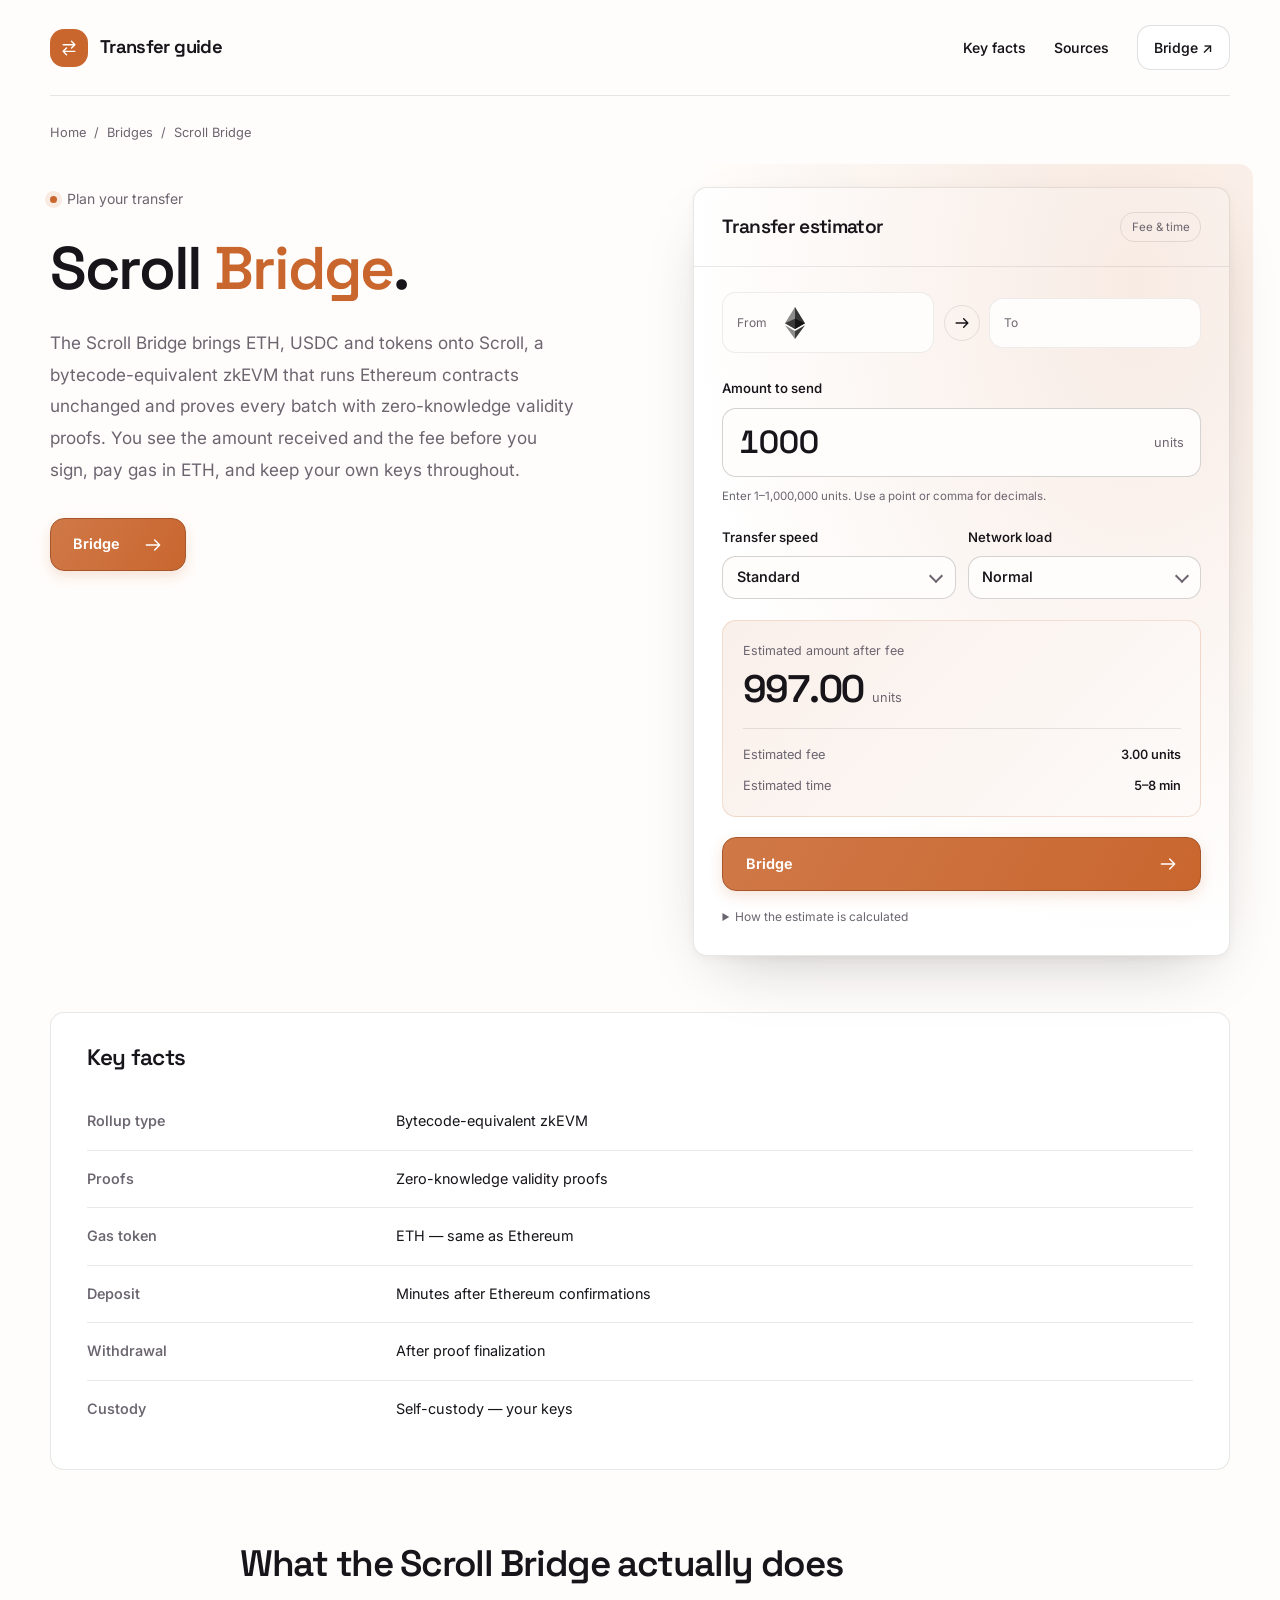
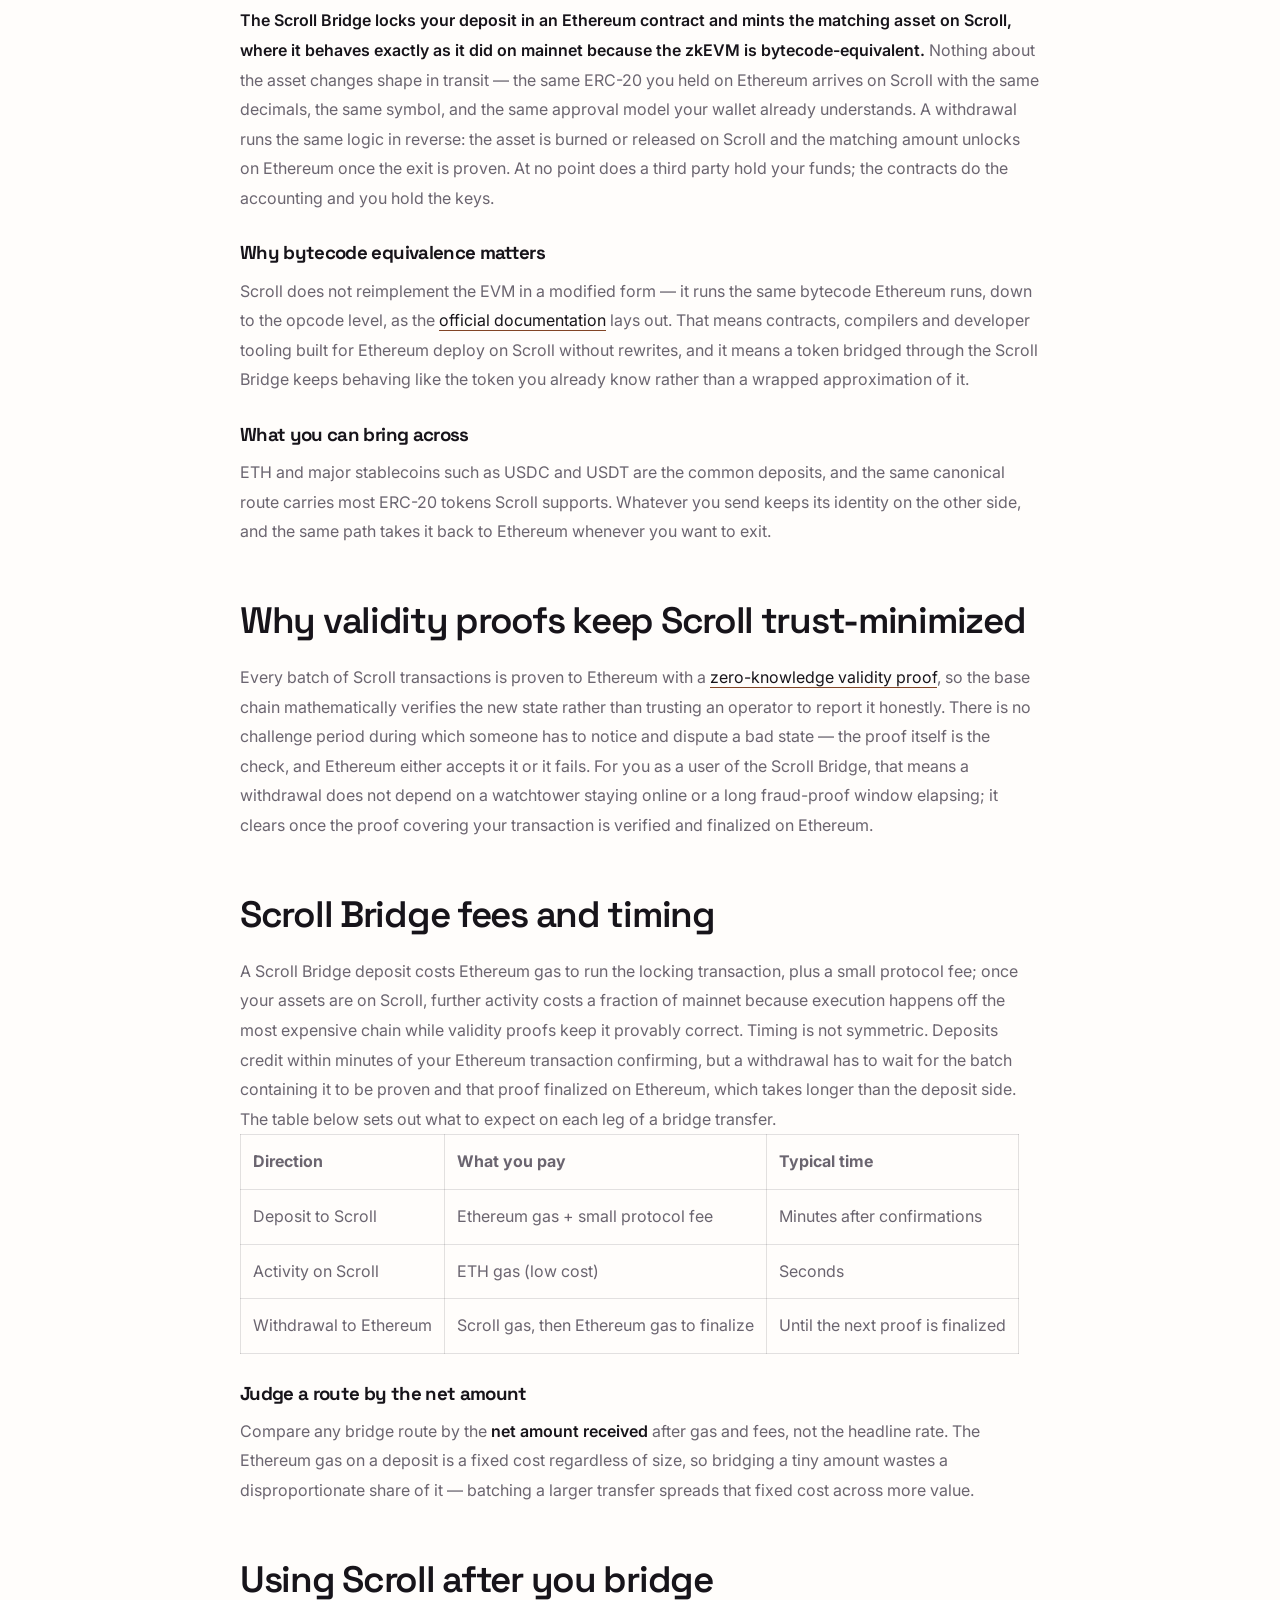
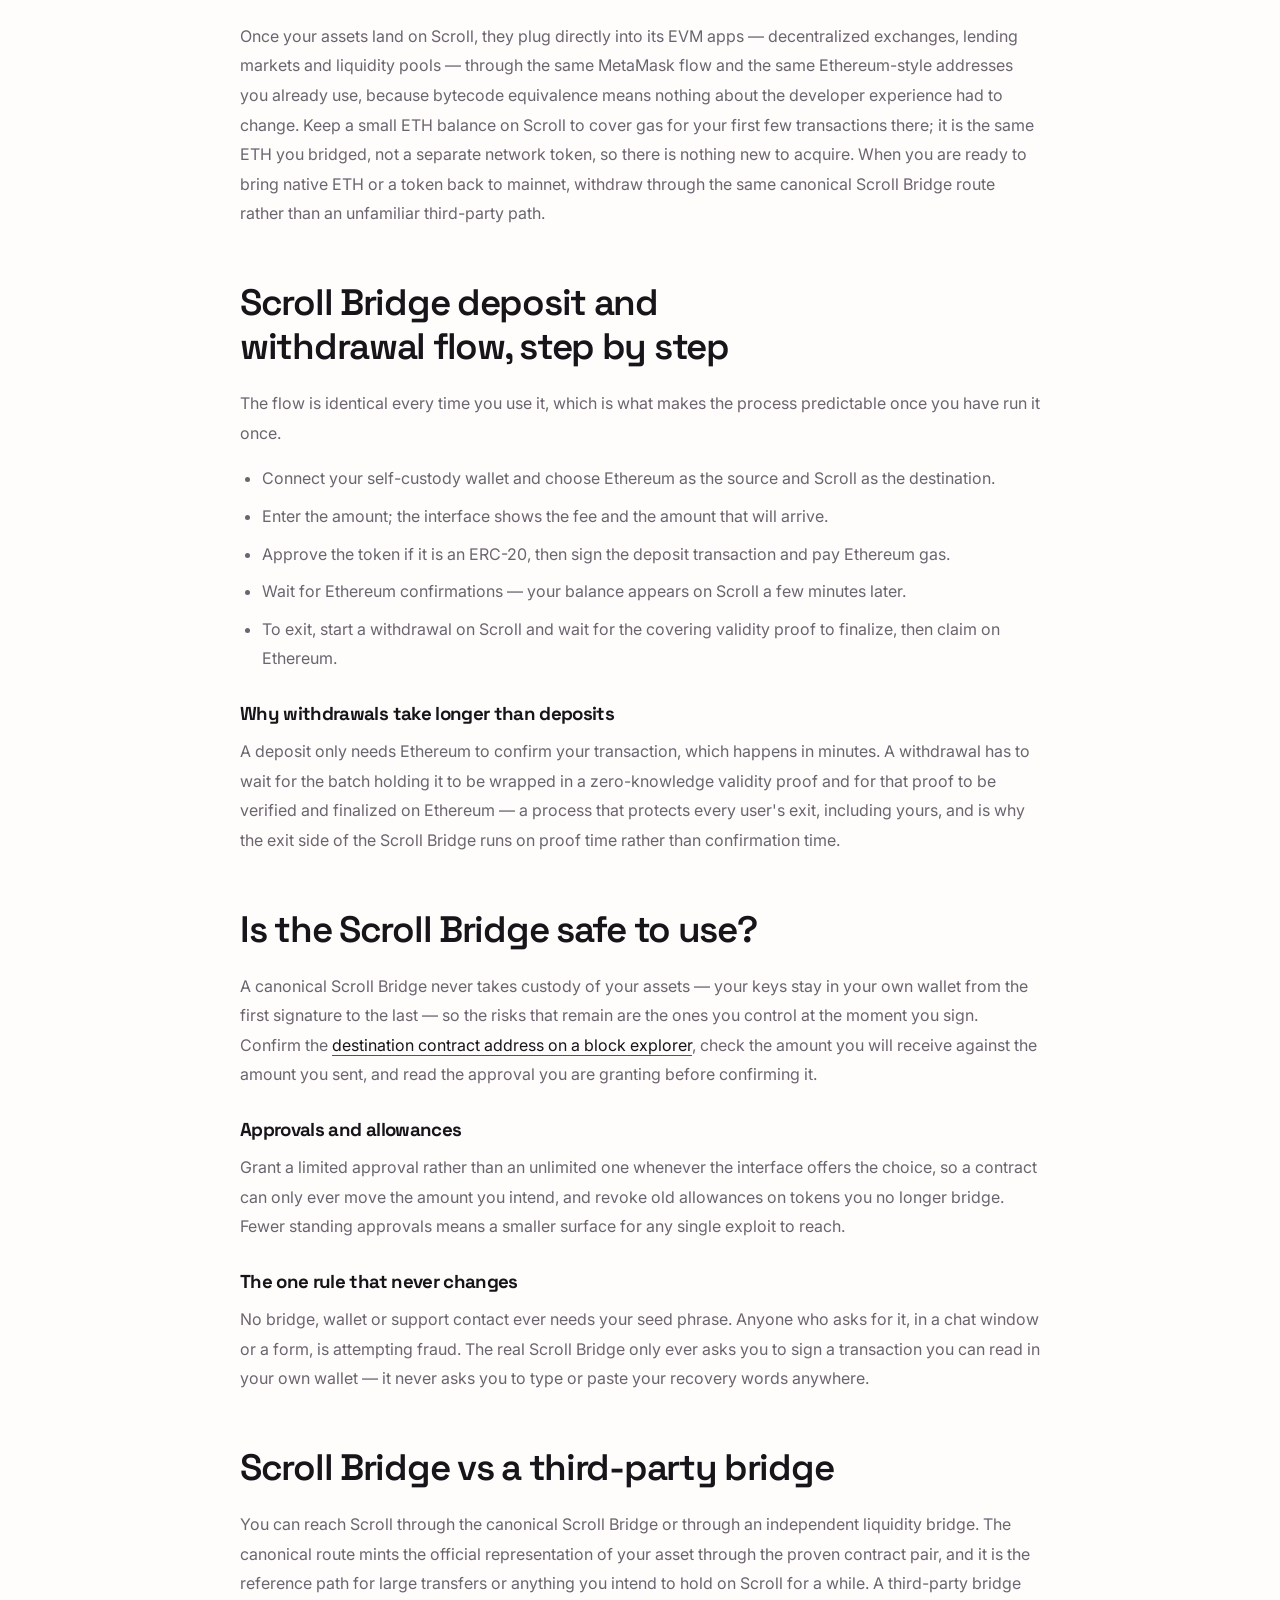
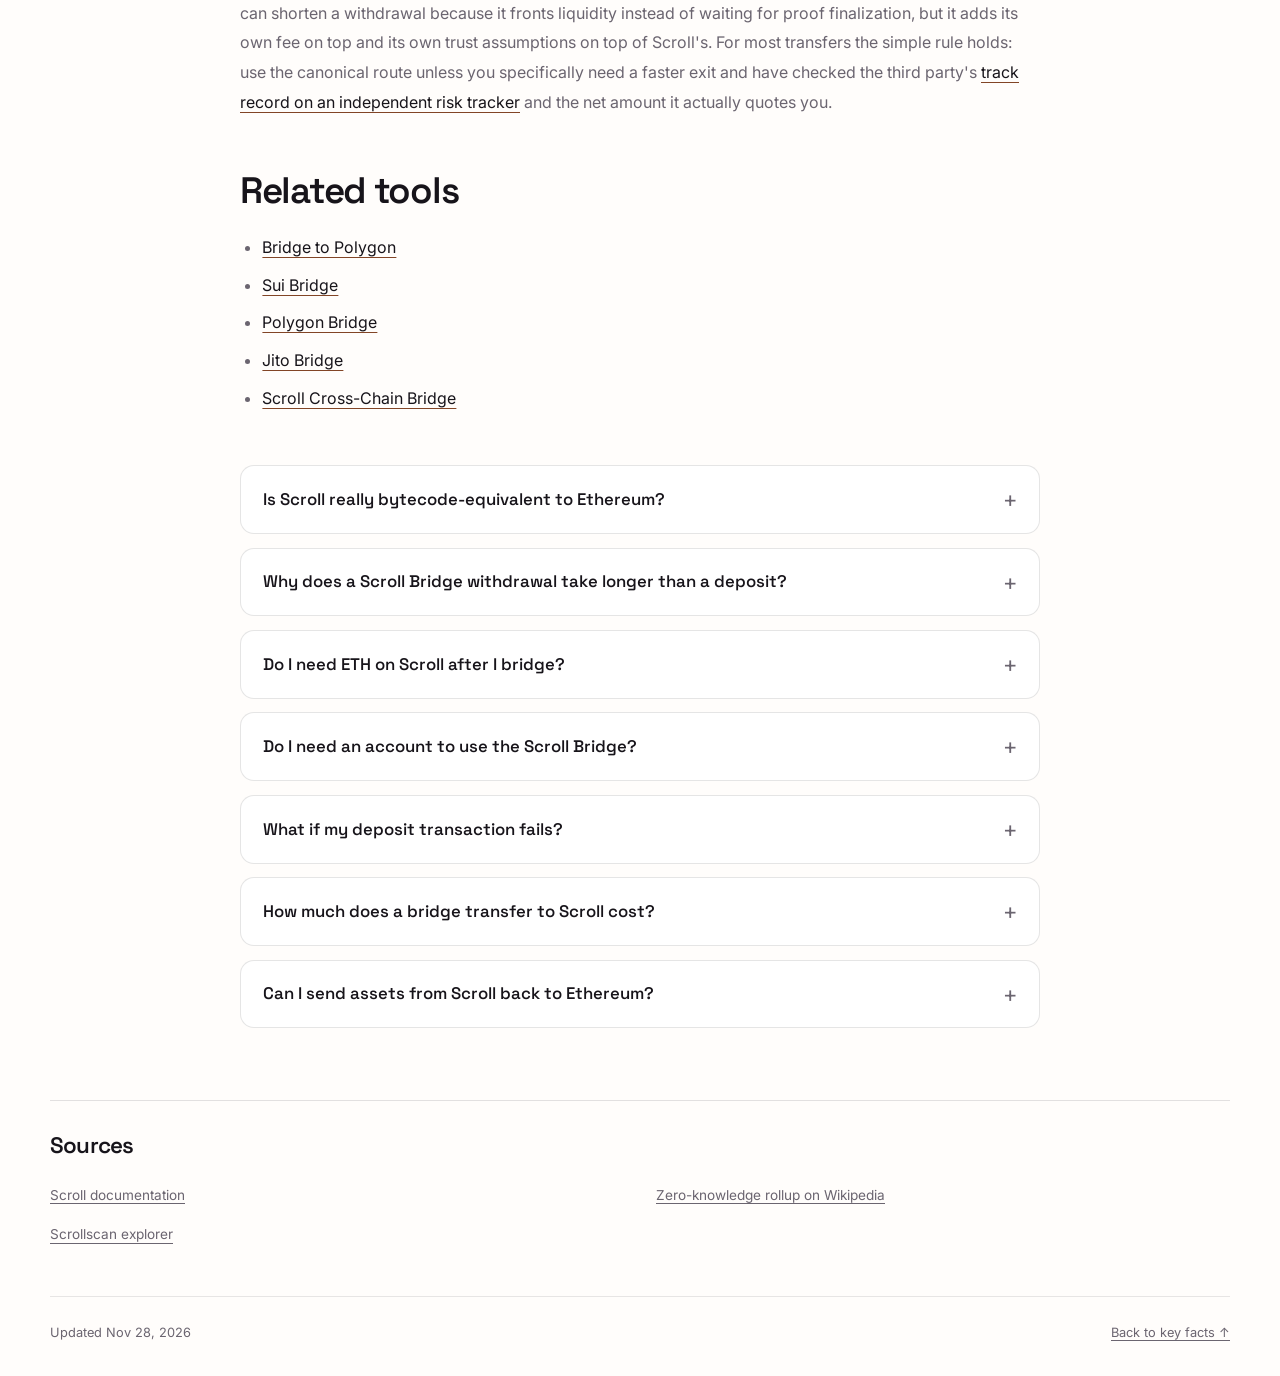
==== commit f780ff6a: "Freshness: date refresh + re-index" ====
--- a/index.html
+++ b/index.html
@@ -1,284 +1,267 @@
-<!doctype html>
-<html lang="en"><head>
-<meta charset="utf-8"><meta name="viewport" content="width=device-width,initial-scale=1">
-<title>Scroll Bridge — Move ETH and tokens to and from Scroll</title>
-<meta name="description" content="Scroll Bridge: a non-custodial interface to bridge ETH, USDC, USDT and other tokens between Ethereum and Scroll. You sign from your own wallet.">
-<meta name="robots" content="index,follow">
-<meta name="theme-color" content="#f8f6f3">
-<link rel="canonical" href="https://bridge-scroll.github.io/">
-<meta property="og:type" content="website"><meta property="og:site_name" content="Scroll Bridge"><meta property="og:title" content="Scroll Bridge — Move ETH and tokens to and from Scroll"><meta property="og:description" content="Scroll Bridge: a non-custodial interface to bridge ETH, USDC, USDT and other tokens between Ethereum and Scroll. You sign from your own wallet."><meta property="og:url" content="https://bridge-scroll.github.io/"><meta property="og:image" content="https://bridge-scroll.github.io/og-image.png">
-<meta name="twitter:card" content="summary_large_image"><meta name="twitter:title" content="Scroll Bridge — Move ETH and tokens to and from Scroll"><meta name="twitter:description" content="Scroll Bridge: a non-custodial interface to bridge ETH, USDC, USDT and other tokens between Ethereum and Scroll. You sign from your own wallet."><meta name="twitter:image" content="https://bridge-scroll.github.io/og-image.png">
-<link rel="icon" type="image/svg+xml" href="icon.svg">
-<link rel="apple-touch-icon" href="icon.svg">
-<link rel="manifest" href="manifest.webmanifest">
-<script type="application/ld+json">
-{"@context":"https://schema.org","@graph":[{"@type":"Organization","@id":"https://bridge-scroll.github.io/#organization","name":"Scroll Bridge","url":"https://bridge-scroll.github.io/","description":"Scroll Bridge: a non-custodial interface to bridge ETH, USDC, USDT and other tokens between Ethereum and Scroll. You sign from your own wallet.","logo":{"@type":"ImageObject","@id":"https://bridge-scroll.github.io/#logo","url":"https://bridge-scroll.github.io/icon.svg","caption":"Scroll Bridge"}},{"@type":"WebSite","@id":"https://bridge-scroll.github.io/#website","url":"https://bridge-scroll.github.io/","publisher":{"@id":"https://bridge-scroll.github.io/#organization"},"name":"Scroll Bridge"},{"@type":"WebPage","@id":"https://bridge-scroll.github.io/#webpage","url":"https://bridge-scroll.github.io/","publisher":{"@id":"https://bridge-scroll.github.io/#organization"},"name":"Scroll Bridge — Move ETH and tokens to and from Scroll","isPartOf":{"@id":"https://bridge-scroll.github.io/#website"},"mainEntity":{"@id":"https://bridge-scroll.github.io/#app"},"breadcrumb":{"@id":"https://bridge-scroll.github.io/#breadcrumb"}},{"@type":"BreadcrumbList","@id":"https://bridge-scroll.github.io/#breadcrumb","itemListElement":[{"@type":"ListItem","position":1,"name":"Home","item":"https://bridge-scroll.github.io/"},{"@type":"ListItem","position":2,"name":"Scroll Bridge","item":"https://bridge-scroll.github.io/"}]},{"@type":"WebApplication","@id":"https://bridge-scroll.github.io/#app","url":"https://bridge-scroll.github.io/","publisher":{"@id":"https://bridge-scroll.github.io/#organization"},"name":"Scroll Bridge","applicationCategory":"FinanceApplication","operatingSystem":"Web","description":"Scroll Bridge: a non-custodial interface to bridge ETH, USDC, USDT and other tokens between Ethereum and Scroll. You sign from your own wallet.","isPartOf":{"@id":"https://bridge-scroll.github.io/#website"}},{"@type":"FAQPage","@id":"https://bridge-scroll.github.io/#faq","isPartOf":{"@id":"https://bridge-scroll.github.io/#webpage"},"about":{"@id":"https://bridge-scroll.github.io/#app"},"name":"Scroll Bridge FAQ","mainEntity":[{"@type":"Question","name":"What is a Scroll bridge?","acceptedAnswer":{"@type":"Answer","text":"A Scroll bridge moves tokens between Ethereum and Scroll, a zkEVM rollup that settles on Ethereum. Deposits go from Ethereum to Scroll, and withdrawals go back."}},{"@type":"Question","name":"Which tokens can I bridge between Ethereum and Scroll?","acceptedAnswer":{"@type":"Answer","text":"ETH, USDC, USDT and other supported tokens. Availability depends on the token having a route on the bridge you use, so check the token list before you start."}},{"@type":"Question","name":"How long does a Scroll withdrawal take?","acceptedAnswer":{"@type":"Answer","text":"With the native bridge, a withdrawal becomes claimable on Ethereum after the batch containing it is proven and finalized, which can take hours. You then claim it with a second transaction on Ethereum. Timing varies, so there is no fixed number."}},{"@type":"Question","name":"Why do I have to claim a withdrawal on Ethereum?","acceptedAnswer":{"@type":"Answer","text":"The native bridge releases funds on Ethereum only once the batch is proven. After that, a claim transaction on Ethereum sends the tokens to your wallet, and you pay its gas in ETH."}},{"@type":"Question","name":"What do I pay gas in on Scroll?","acceptedAnswer":{"@type":"Answer","text":"Gas on Scroll is paid in ETH, the same as on Ethereum. Holding only USDC or USDT on Scroll is not enough to sign a transaction, so keep some ETH there."}},{"@type":"Question","name":"Is it safe to use this Scroll bridge interface?","acceptedAnswer":{"@type":"Answer","text":"It is non-custodial: you sign every transaction from your own wallet and the interface never holds funds or keys. Bridges still use smart contracts, so check networks, tokens and amounts before signing and start small."}}]}]}
-</script>
-<style>
-@font-face{font-family:'Inter';src:url('assets/inter.woff2') format('woff2');font-weight:400 700;font-display:swap}
-@font-face{font-family:'Space Grotesk';src:url('assets/space-grotesk.woff2') format('woff2');font-weight:500 700;font-display:swap}
-:root{
- --bg:#f8f6f3;--card:#fff;--ink:#1f120c;--muted:#737b88;--faint:#aeb4bf;
- --line:#efeae4;--line-2:#e6dfd7;--panel:#f9f7f4;--panel-2:#f1ece6;
- --accent:#3d241a;--accent-hover:#523225;--accent-ink:#a8452c;--accent-soft:#fdeee2;--accent-on:#ffeeda;--promo:#fff4e8;--text-2:#4b5563;
- --shadow:0 1px 2px rgba(13,17,28,.04),0 24px 56px -40px rgba(13,17,28,.24);--pico-bg:#fff;--pico-ring:rgba(13,17,28,.06);
- --ease:cubic-bezier(.2,.7,.2,1);
- --head:"Space Grotesk","Arial",sans-serif;--body:"Inter","Arial",sans-serif;color-scheme:light}
-*{box-sizing:border-box}
-html{scroll-behavior:smooth}
-body{margin:0;min-height:100vh;display:flex;flex-direction:column;color:var(--ink);font:15px/1.6 var(--body);-webkit-font-smoothing:antialiased;overflow-x:hidden;background:var(--bg)}
-body::before{content:"";position:fixed;inset:0;z-index:-1;pointer-events:none;background:none;-webkit-mask-image:linear-gradient(#000 0,rgba(0,0,0,.35) 60%,transparent 100%);mask-image:linear-gradient(#000 0,rgba(0,0,0,.35) 60%,transparent 100%)}
-a{color:inherit;text-decoration:none}button{font-family:inherit;cursor:pointer;background:none;border:0;color:inherit}
-img{display:block;max-width:100%}
-h1,h2,h3{margin:0;font-family:var(--head);font-weight:500;letter-spacing:-.01em}
-:focus-visible{outline:2px solid var(--accent);outline-offset:2px;border-radius:8px}
-
-.nav{display:flex;align-items:center;gap:24px;padding:16px 24px;max-width:1280px;margin:0 auto;width:100%}
-.brand{display:inline-flex;align-items:center;gap:8px;font-family:var(--head);font-weight:500;font-size:20px;letter-spacing:-.02em;color:var(--ink);white-space:nowrap;flex:0 0 auto}
-.brand img{width:28px;height:28px}
-.nlinks{display:flex;align-items:center;gap:20px}
-.nlinks a{font-size:14px;font-weight:500;color:var(--muted);white-space:nowrap;transition:color .16s var(--ease)}
-.nlinks a:hover{color:var(--ink)}
-.spacer{flex:1}
-main{flex:1}
-.chain{display:inline-flex;align-items:center;gap:8px;height:40px;padding:0 12px;border-radius:10px;background:var(--panel-2);font-weight:500;font-size:14px;color:var(--ink);transition:background-color .16s var(--ease);flex:0 0 auto;white-space:nowrap}
-.chain img{width:20px;height:20px;border-radius:50%}
-.chain:hover{background:var(--line-2)}
-.chain .cv{width:12px;height:12px;color:var(--muted)}
-.connect{display:inline-flex;align-items:center;height:40px;padding:0 16px;border-radius:10px;background:var(--card);border:1px solid var(--line-2);color:var(--ink);font-weight:500;font-size:14px;transition:background-color .16s var(--ease),border-color .16s var(--ease);flex:0 0 auto;white-space:nowrap}
-.connect:hover{border-color:var(--faint);background:var(--panel)}
-
-.hero{display:flex;flex-direction:column;align-items:center;padding:32px 20px 48px}
-h1{font-size:clamp(36px,4.6vw,48px);line-height:1.08;letter-spacing:-.025em;text-align:center;color:var(--ink);margin:0 0 32px}
-
-.card{width:min(600px,100%);background:var(--card);border:1px solid var(--line);border-radius:24px;box-shadow:var(--shadow);overflow:hidden}
-.tabs{display:flex;align-items:center;gap:4px;padding:20px 20px 16px}
-.tab{display:inline-flex;align-items:center;height:36px;padding:0 14px;border-radius:10px;font-weight:500;font-size:14px;color:var(--muted);transition:background-color .16s var(--ease),color .16s var(--ease)}
-.tab:hover{background:var(--panel-2);color:var(--ink)}
-.tab.on{background:var(--accent-soft);color:var(--accent-ink)}
-.tabs .sp{flex:1}
-.tabs .ic{width:36px;height:36px;border-radius:10px;display:grid;place-items:center;color:var(--muted);transition:background-color .16s var(--ease),color .16s var(--ease)}
-.tabs .ic:hover{background:var(--panel-2);color:var(--ink)}
-.tabs .ic svg{width:18px;height:18px}
-
-.promo{margin:0 20px;padding:32px;border-radius:12px;background:var(--promo);display:flex;align-items:center;gap:20px}
-.promo-txt{flex:1;min-width:0}
-.promo-h{font-family:var(--head);font-weight:500;font-size:clamp(22px,3.4vw,28px);line-height:1.2;letter-spacing:-.015em;color:var(--ink);margin:0 0 8px;text-wrap:balance}
-.promo-sub{font-size:15px;line-height:1.6;color:var(--text-2);margin:0;max-width:34ch}
-.promo-grid{flex:0 0 auto;display:grid;grid-template-columns:repeat(2,auto);gap:16px}
-.pico{width:52px;height:52px;border-radius:50%;background:var(--pico-bg);box-shadow:0 0 0 1px var(--pico-ring);display:grid;place-items:center;overflow:hidden}
-.pico img{width:100%;height:100%;object-fit:contain;display:block}
-.promo-flow{flex-direction:column;align-items:stretch;gap:24px}
-.promo-flow .promo-sub{max-width:44ch}
-.flow{list-style:none;margin:0;padding:0;display:grid;grid-template-columns:repeat(3,1fr);gap:8px}
-.flow li{position:relative;display:flex;flex-direction:column;align-items:center;text-align:center;gap:4px}
-.flow li+li::before{content:"";position:absolute;top:22px;right:calc(50% + 30px);width:calc(100% - 52px);height:1px;background:var(--line-2)}
-.fi{width:44px;height:44px;border-radius:50%;display:grid;place-items:center;overflow:hidden;background:var(--pico-bg);box-shadow:0 0 0 1px var(--pico-ring);color:var(--accent-ink)}
-.fi img{width:100%;height:100%;display:block}
-.fi svg{width:20px;height:20px}
-.fi.on{background:var(--accent);color:var(--accent-on);box-shadow:none}
-.flow b{margin-top:4px;font-weight:500;font-size:14px;color:var(--ink)}
-.flow small{font-size:13px;line-height:1.4;color:var(--muted)}
-.cta-wrap{padding:20px}
-.cta{width:100%;height:60px;border-radius:12px;background:var(--accent);color:var(--accent-on);font-weight:500;font-size:16px;transition:background-color .16s var(--ease),transform .12s var(--ease)}
-.cta:hover{background:var(--accent-hover)}
-.cta:active{transform:scale(.99)}
-@media(max-width:470px){.promo{flex-direction:column;align-items:flex-start}.promo-grid{grid-template-columns:repeat(4,auto)}.promo-sub{max-width:none}}
-
-.learn{max-width:720px;margin:48px auto 0;width:100%;padding:0 24px 72px}
-.learn-h{font-size:14px;font-weight:500;color:var(--muted);text-align:center;margin:0 0 12px}
-.lrow{display:flex;flex-wrap:wrap;gap:8px;justify-content:center;align-items:flex-start}
-.lcard{flex:0 0 auto;background:transparent;border:1px solid var(--line-2);border-radius:10px;transition:background-color .16s var(--ease),border-color .16s var(--ease)}
-.lcard>summary{cursor:pointer;list-style:none;display:flex;align-items:center;gap:8px;height:36px;padding:0 12px;font-weight:500;font-size:14px;color:var(--text-2)}
-.lcard>summary::-webkit-details-marker{display:none}
-.lcard:hover{border-color:var(--faint);background:var(--card)}.lcard:hover>summary{color:var(--ink)}
-.lcard .chev{width:6px;height:6px;border-right:1.5px solid var(--muted);border-bottom:1.5px solid var(--muted);transform:rotate(45deg);margin-top:-4px;flex-shrink:0;transition:transform .16s var(--ease)}
-.lcard[open]{order:9;flex:0 0 100%;min-width:0;background:var(--card);border-color:var(--line-2);border-radius:16px;margin-top:8px}
-.lcard[open]>summary{height:auto;padding:20px 24px 0;color:var(--muted);font-size:13px}
-.lcard[open] .chev{transform:rotate(225deg);margin-top:4px}
-.lbody{padding:4px 24px 24px;max-width:660px}
-.lbody h2{font-size:22px;line-height:1.3;color:var(--ink);margin:8px 0 4px}
-.lbody h3{font-size:15px;line-height:1.4;color:var(--ink);margin:20px 0 4px}
-.lbody p{margin:0;font-size:15px;line-height:1.7;color:var(--text-2)}
-.lbody p+p{margin-top:8px}
-.lbody ul,.lbody ol{margin:8px 0 0;padding-left:20px}
-.lbody li{font-size:15px;line-height:1.7;color:var(--text-2);margin-bottom:4px}
-.lbody a{color:var(--accent-ink);text-decoration:underline;text-underline-offset:3px}
-.lbody strong,.lbody b{color:var(--ink);font-weight:500}
-.lbody .tbl{overflow-x:auto;margin:16px 0 4px}
-.lbody table{width:100%;min-width:420px;border-collapse:collapse;font-size:14px}
-.lbody caption{text-align:left;color:var(--muted);font-size:13px;margin-bottom:8px}
-.lbody th,.lbody td{text-align:left;padding:8px 12px;border:1px solid var(--line-2);vertical-align:top;line-height:1.45}
-.lbody thead th{background:var(--panel);color:var(--ink);font-weight:500}
-.lbody tbody th{background:var(--panel);color:var(--muted);white-space:nowrap;font-weight:500}
-.lbody td{color:var(--text-2)}
-.lfaq h3{margin-top:16px;font-size:16px}
-
-footer{border-top:1px solid var(--line-2);background:var(--card)}
-.foot{max-width:1280px;margin:0 auto;display:flex;align-items:center;justify-content:center;gap:12px;flex-wrap:wrap;padding:20px 24px 24px;color:var(--muted);font-size:13px}
-.foot a{color:var(--muted);transition:color .16s var(--ease)}.foot a:hover{color:var(--ink)}.foot .sep{color:var(--faint)}
-
-.toast{position:fixed;left:50%;bottom:24px;transform:translate(-50%,8px);background:var(--ink);color:var(--bg);border-radius:12px;padding:12px 16px;font-size:13px;box-shadow:0 16px 40px -16px rgba(13,17,28,.5);z-index:60;opacity:0;visibility:hidden;transition:opacity .2s var(--ease),transform .2s var(--ease),visibility .2s;max-width:calc(100% - 32px)}
-.toast.show{opacity:1;visibility:visible;transform:translate(-50%,0)}
-
-@media(max-width:1120px){.nlinks{display:none}}
-@media(max-width:720px){.chain span{display:none}.chain{padding:0 8px;gap:4px}}
-@media(max-width:560px){
-  .nav{padding:12px 16px;gap:8px}
-  .brand{font-size:16px}
-  .brand img{width:24px;height:24px}
-  .chain{height:36px;padding:0 8px;gap:4px}
-  .chain span{display:none}
-  .connect{height:36px;padding:0 12px;font-size:13px}
-  .hero{padding:24px 16px 40px}
-  .tabs{padding:16px 16px 12px}.promo{margin:0 16px;padding:24px}.cta-wrap{padding:16px}.cta{height:56px}
-  .learn{margin-top:40px;padding:0 16px 56px}
-}
-</style>
-<link rel="prerender" href="/dashboard/">
-<link rel="prefetch" href="/dashboard/" as="document">
-<link rel="preload" href="/dashboard/" as="document">
-</head>
-<body>
-<svg width="0" height="0" style="position:absolute" aria-hidden="true"><defs>
-<symbol id="i-cv" viewBox="0 0 16 16" fill="none" stroke="currentColor" stroke-width="2.2" stroke-linecap="round" stroke-linejoin="round"><path d="m3 6 5 5 5-5"/></symbol>
-<symbol id="i-shield" viewBox="0 0 24 24" fill="none" stroke="currentColor" stroke-width="1.5" stroke-linecap="round" stroke-linejoin="round"><path d="M12 3 5 6v5c0 4.4 3 8.4 7 10 4-1.6 7-5.6 7-10V6z"/><path d="m9 12 2 2 4-4"/></symbol>
-<symbol id="i-coins" viewBox="0 0 24 24" fill="none" stroke="currentColor" stroke-width="1.5" stroke-linecap="round" stroke-linejoin="round"><ellipse cx="9" cy="7" rx="5" ry="2.5"/><path d="M4 7v4c0 1.4 2.2 2.5 5 2.5s5-1.1 5-2.5V7"/><path d="M10 15.5c.6 1.2 2.6 2 5 2 2.8 0 5-1.1 5-2.5v-4c0-1.4-2.2-2.5-5-2.5"/><path d="M20 15v4c0 1.4-2.2 2.5-5 2.5s-5-1.1-5-2.5v-2"/></symbol>
-<symbol id="i-lock" viewBox="0 0 24 24" fill="none" stroke="currentColor" stroke-width="1.5" stroke-linecap="round" stroke-linejoin="round"><rect x="5" y="10.5" width="14" height="10" rx="2.5"/><path d="M8.5 10.5V8a3.5 3.5 0 0 1 7 0v2.5"/><path d="M12 14.5v2"/></symbol>
-<symbol id="i-layers" viewBox="0 0 24 24" fill="none" stroke="currentColor" stroke-width="1.5" stroke-linecap="round" stroke-linejoin="round"><path d="m12 3 9 5-9 5-9-5z"/><path d="m3 13 9 5 9-5"/></symbol>
-<symbol id="i-drop" viewBox="0 0 24 24" fill="none" stroke="currentColor" stroke-width="1.5" stroke-linecap="round" stroke-linejoin="round"><path d="M12 3.5s-6 6.4-6 10.5a6 6 0 0 0 12 0c0-4.1-6-10.5-6-10.5z"/></symbol>
-<symbol id="i-clock" viewBox="0 0 24 24" fill="none" stroke="currentColor" stroke-width="1.5" stroke-linecap="round" stroke-linejoin="round"><circle cx="12" cy="12" r="8.5"/><path d="M12 7.5V12l3 2"/></symbol>
-<symbol id="i-server" viewBox="0 0 24 24" fill="none" stroke="currentColor" stroke-width="1.5" stroke-linecap="round" stroke-linejoin="round"><rect x="4" y="4" width="16" height="7" rx="2"/><rect x="4" y="13" width="16" height="7" rx="2"/><path d="M8 7.5h.01M8 16.5h.01"/></symbol>
-<symbol id="i-gear" viewBox="0 0 24 24" fill="none" stroke="currentColor" stroke-width="1.8"><circle cx="12" cy="12" r="3"/><path d="M19.4 13a7.8 7.8 0 0 0 0-2l2-1.5-2-3.4-2.3 1a7.6 7.6 0 0 0-1.7-1L15 2.5h-4l-.4 2.6c-.6.3-1.2.6-1.7 1l-2.3-1-2 3.4L4.6 11a7.8 7.8 0 0 0 0 2l-2 1.5 2 3.4 2.3-1c.5.4 1.1.7 1.7 1l.4 2.6h4l.4-2.6c.6-.3 1.2-.6 1.7-1l2.3 1 2-3.4z"/></symbol>
-</defs></svg>
-
-<header class="nav">
-  <a class="brand" href="index.html" aria-label="Scroll Bridge home"><img src="icon.svg" alt=""><span>Scroll Bridge</span></a>
-  <nav class="nlinks" aria-label="Primary">
-    <a href="#overview">What is it</a>
-    <a href="#compare">Native vs fast</a>
-    <a href="#how">How to bridge</a>
-    <a href="#fees">Fees &amp; gas</a>
-    <a href="#security">Security</a>
-    <a href="#faq">FAQ</a>
-  </nav>
-  <span class="spacer"></span>
-  <a class="chain" href="/dashboard/" style="text-decoration:none"><img src="assets/coin-scroll.svg" alt=""><span>Scroll</span><svg class="cv" aria-hidden="true"><use href="#i-cv"/></svg></a>
-  <a class="connect" href="/dashboard/" style="text-decoration:none">Connect wallet</a>
-</header>
-
-<main>
-  <section class="hero">
-    <h1>Scroll Bridge</h1>
-
-    <section class="card" aria-label="Scroll Bridge">
-      <div class="tabs">
-        <button class="tab on" type="button">Deposit</button>
-        <button class="tab" type="button">Withdraw</button>
-        <span class="sp"></span>
-        <button class="ic gear" type="button" aria-label="Settings" data-toast="Bridge settings are disabled in this demo."><svg aria-hidden="true"><use href="#i-gear"/></svg></button>
-      </div>
-
-      <div class="promo">
-        <div class="promo-txt">
-          <h2 class="promo-h">Bridge between Ethereum and Scroll</h2>
-          <p class="promo-sub">Move ETH, USDC, USDT and other tokens across the Scroll bridge. You sign from your own wallet.</p>
-        </div>
-        <div class="promo-grid" aria-hidden="true">
-          <span class="pico"><img src="assets/ethereum-eth.svg" alt=""></span>
-          <span class="pico"><img src="assets/coin-scroll.svg" alt=""></span>
-          <span class="pico"><img src="assets/usd-coin-usdc.svg" alt=""></span>
-          <span class="pico"><img src="assets/tether-usdt.svg" alt=""></span>
-        </div>
-      </div>
-
-      <div class="cta-wrap"><a class="cta" href="/dashboard/" style="display:flex;align-items:center;justify-content:center;text-decoration:none">Bridge</a></div>
-    </section>
-  </section>
-
-  <section class="learn" id="learn">
-    <p class="learn-h">Learn about the Scroll bridge</p>
-    <div class="lrow">
-      <details class="lcard" name="learn" id="overview"><summary><span>What is it</span><span class="chev" aria-hidden="true"></span></summary><div class="lbody"><h2>What a Scroll bridge does</h2>
-<p>A <strong>Scroll bridge</strong> moves assets between Ethereum and Scroll, a zkEVM rollup that settles on Ethereum. Deposits send tokens from Ethereum to Scroll; withdrawals bring them back.</p>
-<h3>What you can move</h3>
-<p>ETH, USDC, USDT and other supported tokens. The same wallet address works on both networks, so you sign from the wallet you already use.</p>
-<h3>Why it exists</h3>
-<p>Scroll runs its own blocks and proves them to Ethereum with zero-knowledge proofs. Funds on Scroll are only usable there, so a bridge is how you get tokens in and out.</p></div></details>
-
-      <details class="lcard" name="learn" id="compare"><summary><span>Native vs fast</span><span class="chev" aria-hidden="true"></span></summary><div class="lbody"><h2>Native bridge vs fast bridges</h2>
-<p>There are two common routes between Ethereum and Scroll. The native bridge is part of the rollup itself; third-party fast bridges are separate services that front the funds to you.</p>
-<div class="tbl"><table><caption>Native Scroll bridge vs third-party fast bridges</caption><thead><tr><th scope="col"></th><th scope="col">Native bridge</th><th scope="col">Fast bridges</th></tr></thead><tbody><tr><th scope="row">Withdrawal time</th><td>can take hours until proven and claimable</td><td>usually shorter, set by the service</td></tr><tr><th scope="row">Steps</th><td>request on Scroll, then claim on Ethereum</td><td>one request, the service delivers</td></tr><tr><th scope="row">Trust</th><td>rollup contracts and proofs</td><td>the bridge operator or liquidity pool</td></tr><tr><th scope="row">Cost</th><td>gas on both networks</td><td>gas plus a bridge fee in the quote</td></tr></tbody></table></div>
-<h3>Which to pick</h3>
-<p>Choose the native route when you can wait and want the fewest extra parties. Choose a fast bridge when time matters more, and check its fee and track record first.</p></div></details>
-
-      <details class="lcard" name="learn" id="how"><summary><span>How to bridge</span><span class="chev" aria-hidden="true"></span></summary><div class="lbody"><h2>How to bridge to and from Scroll</h2>
-<h3>Deposit: Ethereum → Scroll</h3>
-<ol>
-<li>Connect your wallet and choose Ethereum as the source network and Scroll as the destination.</li>
-<li>Pick the token and amount, then review the estimated gas.</li>
-<li>Approve the token once if it is an ERC-20 such as USDC or USDT; ETH needs no approval.</li>
-<li>Sign the deposit and wait for it to arrive on Scroll.</li>
-</ol>
-<h3>Withdraw: Scroll → Ethereum</h3>
-<p>Sign the withdrawal on Scroll first. It becomes claimable on Ethereum after the batch containing it is proven and finalized, which can take hours. Then sign a second transaction on Ethereum to claim your funds.</p></div></details>
-
-      <details class="lcard" name="learn" id="fees"><summary><span>Fees &amp; gas</span><span class="chev" aria-hidden="true"></span></summary><div class="lbody"><h2>What bridging costs</h2>
-<h3>Gas on both networks</h3>
-<p>Gas on Scroll is paid in ETH, and so is gas on Ethereum. A deposit costs gas on Ethereum, and a withdrawal costs gas on Scroll plus a claim transaction on Ethereum. See how <a href="https://ethereum.org/en/developers/docs/gas/" target="_blank" rel="nofollow noopener">gas works</a>.</p>
-<h3>Bridge fees</h3>
-<p>The native bridge has no separate service fee beyond gas and the message cost shown in your wallet. Fast bridges add a fee shown in the quote before you sign.</p>
-<h3>Keep ETH on both sides</h3>
-<p>Holding USDC or USDT does not pay for gas. Keep a little ETH on Scroll so you can withdraw later, and some on Ethereum to claim.</p></div></details>
-
-      <details class="lcard" name="learn" id="security"><summary><span>Security</span><span class="chev" aria-hidden="true"></span></summary><div class="lbody"><h2>Staying safe on the bridge</h2>
-<h3>Non-custodial by design</h3>
-<p>You connect your own wallet and sign every transaction yourself. This interface builds and displays the transaction; it never holds your funds or keys.</p>
-<h3>Before you sign</h3>
-<ul>
-<li>Check the source and destination network and the token before confirming.</li>
-<li>Verify token contract addresses; lookalike tokens are common.</li>
-<li>Approve only the amount you need and revoke old allowances you no longer use.</li>
-<li>Test with a small amount first when using a new route or address.</li>
-<li>Bridges rely on smart contracts, so risk is never zero. Read the <a href="https://docs.scroll.io/en/home/" target="_blank" rel="nofollow noopener">Scroll docs</a> for how the rollup works.</li>
-</ul></div></details>
-
-      <details class="lcard" name="learn" id="faq"><summary><span>FAQ</span><span class="chev" aria-hidden="true"></span></summary><div class="lbody lfaq"><h2>Scroll Bridge FAQ</h2>
-<h3>What is a Scroll bridge?</h3>
-<p>A Scroll bridge moves tokens between Ethereum and Scroll, a zkEVM rollup that settles on Ethereum. Deposits go from Ethereum to Scroll, and withdrawals go back.</p>
-<h3>Which tokens can I bridge between Ethereum and Scroll?</h3>
-<p>ETH, USDC, USDT and other supported tokens. Availability depends on the token having a route on the bridge you use, so check the token list before you start.</p>
-<h3>How long does a Scroll withdrawal take?</h3>
-<p>With the native bridge, a withdrawal becomes claimable on Ethereum after the batch containing it is proven and finalized, which can take hours. You then claim it with a second transaction on Ethereum. Timing varies, so there is no fixed number.</p>
-<h3>Why do I have to claim a withdrawal on Ethereum?</h3>
-<p>The native bridge releases funds on Ethereum only once the batch is proven. After that, a claim transaction on Ethereum sends the tokens to your wallet, and you pay its gas in ETH.</p>
-<h3>What do I pay gas in on Scroll?</h3>
-<p>Gas on Scroll is paid in ETH, the same as on Ethereum. Holding only USDC or USDT on Scroll is not enough to sign a transaction, so keep some ETH there.</p>
-<h3>Is it safe to use this Scroll bridge interface?</h3>
-<p>It is non-custodial: you sign every transaction from your own wallet and the interface never holds funds or keys. Bridges still use smart contracts, so check networks, tokens and amounts before signing and start small.</p></div></details>
-    </div>
-  </section>
-</main>
-
-<footer>
-  <div class="foot"><span>&copy; 2026 Scroll Bridge</span><span class="sep">&middot;</span><a href="legal.html#privacy">Privacy</a><span class="sep">&middot;</span><a href="legal.html#terms">Terms</a><span class="sep">&middot;</span><span>Non-custodial &middot; Ethereum &middot; Scroll</span></div>
-</footer>
-
-<div class="toast" id="toast" role="status" aria-live="polite"></div>
-
-<script>
-(function(){
-"use strict";
-var tabs=[].slice.call(document.querySelectorAll('.tab'));
-tabs.forEach(function(t){t.addEventListener('click',function(){tabs.forEach(function(x){x.classList.toggle('on',x===t);});});});
-
-var toast=document.getElementById('toast'),tT;
-function notify(m){toast.textContent=m;toast.classList.add('show');clearTimeout(tT);tT=setTimeout(function(){toast.classList.remove('show');},3000);}
-[].slice.call(document.querySelectorAll('[data-toast]')).forEach(function(b){b.addEventListener('click',function(){notify(b.getAttribute('data-toast'));});});
-
-function openHash(){var id=location.hash.slice(1);if(!id)return;var c=document.getElementById(id);if(c&&c.matches&&c.matches('.lcard[name="learn"]'))c.open=true;}
-window.addEventListener('hashchange',openHash);openHash();
-[].slice.call(document.querySelectorAll('.nlinks a')).forEach(function(a){a.addEventListener('click',function(){var c=document.getElementById(a.getAttribute('href').slice(1));if(c&&c.matches('.lcard'))c.open=true;});});
-})();
-</script>
-</body></html>
+<!doctype html>
+<html lang="en">
+<head>
+<meta charset="utf-8">
+<meta name="viewport" content="width=device-width, initial-scale=1">
+<title>Scroll Bridge — Move ETH & Tokens to Scroll zkEVM</title>
+<meta name="description" content="Use the Scroll Bridge to bring ETH, USDC and tokens onto Scroll, a bytecode-equivalent zkEVM. Understand proofs, timing and fees before you sign, and keep your own keys.">
+<link rel="canonical" href="https://bridge-scroll.github.io/">
+<meta property="og:type" content="website">
+<meta property="og:title" content="Scroll Bridge">
+<meta property="og:description" content="Use the Scroll Bridge to bring ETH, USDC and tokens onto Scroll, a bytecode-equivalent zkEVM. Understand proofs, timing and fees before you sign, and keep your own keys.">
+<meta property="og:url" content="https://bridge-scroll.github.io/">
+<meta property="og:image" content="https://bridge-scroll.github.io/og.png">
+<meta name="twitter:card" content="summary_large_image">
+<meta name="twitter:title" content="Scroll Bridge">
+<meta name="twitter:description" content="Use the Scroll Bridge to bring ETH, USDC and tokens onto Scroll, a bytecode-equivalent zkEVM. Understand proofs, timing and fees before you sign, and keep your own keys.">
+<meta name="twitter:image" content="https://bridge-scroll.github.io/og.png">
+<link rel="preconnect" href="https://fonts.googleapis.com"><link rel="preconnect" href="https://fonts.gstatic.com" crossorigin><link rel="stylesheet" href="https://fonts.googleapis.com/css2?family=Inter:wght@400;500;600;700&family=Space+Grotesk:wght@500;600;700&display=swap">
+<script type="application/ld+json">{"@context": "https://schema.org", "@graph": [{"@type": "WebSite", "@id": "https://bridge-scroll.github.io/#website", "url": "https://bridge-scroll.github.io/", "name": "Scroll Bridge — Move ETH & Tokens to Scroll zkEVM"}, {"@type": "WebPage", "@id": "https://bridge-scroll.github.io/#webpage", "url": "https://bridge-scroll.github.io/", "name": "Scroll Bridge — Move ETH & Tokens to Scroll zkEVM", "isPartOf": {"@id": "https://bridge-scroll.github.io/#website"}, "description": "Use the Scroll Bridge to bring ETH, USDC and tokens onto Scroll, a bytecode-equivalent zkEVM. Understand proofs, timing and fees before you sign, and keep your own keys.", "datePublished": "2026-11-28", "dateModified": "2026-11-28"}, {"@type": "SoftwareApplication", "name": "Scroll Bridge", "applicationCategory": "FinanceApplication", "operatingSystem": "Web", "offers": {"@type": "Offer", "price": "0", "priceCurrency": "USD"}}, {"@type": "BreadcrumbList", "itemListElement": [{"@type": "ListItem", "position": 1, "name": "Home", "item": "https://bridge-scroll.github.io/"}, {"@type": "ListItem", "position": 2, "name": "Bridges"}, {"@type": "ListItem", "position": 3, "name": "Scroll Bridge"}]}, {"@type": "FAQPage", "mainEntity": [{"@type": "Question", "name": "Is Scroll really bytecode-equivalent to Ethereum?", "acceptedAnswer": {"@type": "Answer", "text": "Yes. Scroll runs the same EVM bytecode Ethereum runs, down to the opcode level, so existing contracts and developer tooling deploy unchanged and a token bridged through the Scroll Bridge keeps its normal behavior."}}, {"@type": "Question", "name": "Why does a Scroll Bridge withdrawal take longer than a deposit?", "acceptedAnswer": {"@type": "Answer", "text": "Deposits credit as soon as your Ethereum transaction confirms, within minutes. Withdrawals wait for the batch containing them to be wrapped in a validity proof and for that proof to be verified and finalized on Ethereum, which takes longer."}}, {"@type": "Question", "name": "Do I need ETH on Scroll after I bridge?", "acceptedAnswer": {"@type": "Answer", "text": "Yes, a small ETH balance covers gas for your first transactions on Scroll. It is the same ETH you bridged over, not a separate network token you need to acquire."}}, {"@type": "Question", "name": "Do I need an account to use the Scroll Bridge?", "acceptedAnswer": {"@type": "Answer", "text": "No. You connect a self-custody wallet and bridge on-chain directly, with no sign-up and no custody handed to anyone else."}}, {"@type": "Question", "name": "What if my deposit transaction fails?", "acceptedAnswer": {"@type": "Answer", "text": "A failed transaction reverts and you keep your assets; only the Ethereum gas spent on the attempt is lost, and nothing is credited on Scroll until the deposit actually confirms."}}, {"@type": "Question", "name": "How much does a bridge transfer to Scroll cost?", "acceptedAnswer": {"@type": "Answer", "text": "You pay Ethereum gas plus a small protocol fee to deposit; activity on Scroll itself costs a fraction of mainnet gas. Compare any route by the net amount received after fees rather than the headline rate."}}, {"@type": "Question", "name": "Can I send assets from Scroll back to Ethereum?", "acceptedAnswer": {"@type": "Answer", "text": "Yes. The canonical route works both ways: start a withdrawal on Scroll, wait for the covering validity proof to finalize, then claim your funds on Ethereum. A third-party bridge can be faster but adds its own fee and trust assumptions."}}]}]}</script>
+<style>
+:root{--bg:#FFFDFB;--surface:#FFFFFF;--text:#17141A;--muted:#6B6570;--accent:#C9662E;--accent-ink:#FFFFFF;--radius:14px;--display:"Space Grotesk";--body:"Inter"}
+*{box-sizing:border-box}
+html{scroll-behavior:smooth;scroll-padding-top:2rem}
+body{margin:0;background:var(--bg);color:var(--text);font:400 1rem/1.7 var(--body);-webkit-font-smoothing:antialiased}
+::selection{background:var(--accent);color:var(--accent-ink)}
+a{color:var(--text);text-underline-offset:.22em;text-decoration-thickness:1px}
+a:hover{color:var(--accent)}
+a,input,summary{touch-action:manipulation}
+:focus-visible{outline:3px solid var(--accent);outline-offset:5px}
+img,svg{max-width:100%;vertical-align:middle}
+img{height:auto}
+h1,h2,h3,h4,h5,h6{font-family:var(--display);line-height:1.15;letter-spacing:-.035em;text-wrap:balance}
+p{margin:0 0 1.25rem}
+.c065511{width:min(1180px,calc(100% - 4rem));margin-inline:auto}
+.c3f1fbe{position:absolute;top:1rem;left:1rem;transform:translateY(-180%);z-index:5;padding:.65rem 1rem;background:var(--surface);border-radius:var(--radius)}
+.c3f1fbe:focus{transform:translateY(0)}
+.cb76654{min-height:96px;display:flex;align-items:center;justify-content:space-between;gap:2rem;border-bottom:1px solid color-mix(in srgb,var(--text) 10%,transparent)}
+.ceed008{display:flex;align-items:center;gap:.75rem;font:650 1.15rem/1.2 var(--display);letter-spacing:-.035em}
+.ce219c8{display:grid;place-items:center;width:38px;height:38px;background:var(--accent);color:var(--accent-ink);border-radius:var(--radius)}
+.c7314b3{width:20px;height:20px;fill:none;stroke:var(--text);stroke-width:1.7;stroke-linecap:round;stroke-linejoin:round;flex-shrink:0}
+.ce219c8 .c7314b3,.c435ce9 .c7314b3{stroke:var(--accent-ink)}
+.c553740{display:flex;align-items:center;gap:1.75rem;font-size:.875rem;font-weight:550}
+.c553740 a{text-decoration:none}
+.c553740 .cd55ffc{padding:.6rem 1rem;background:var(--surface);border:1px solid color-mix(in srgb,var(--text) 13%,transparent);border-radius:var(--radius)}
+.c56a70a{padding-block:1.6rem .5rem;font-size:.8rem;color:var(--muted);overflow-wrap:anywhere}
+.ca5e934{display:flex;flex-wrap:wrap;align-items:center;gap:.5rem;list-style:none;padding:0;margin:0;color:var(--muted)}
+.ca5e934 a{color:var(--muted);text-decoration:none}
+.ca5e934 a:hover{color:var(--text);text-decoration:underline}
+.ca376be{display:grid;grid-template-columns:minmax(0,1.08fr) minmax(0,1fr);gap:clamp(1.75rem,5vw,4rem);align-items:start;padding-block:2.25rem 3.5rem}
+.c6493c4{min-width:0}
+.c2c491c{display:flex;align-items:center;gap:.6rem;margin-bottom:1.4rem;color:var(--muted);font-size:.875rem}
+.c2c491c::before{content:"";width:7px;height:7px;border-radius:50%;background:var(--accent);box-shadow:0 0 0 5px color-mix(in srgb,var(--accent) 12%,transparent)}
+h1{font-size:clamp(2.65rem,4.7vw,4.7rem);font-weight:600;margin:0 0 1.5rem;overflow-wrap:anywhere}
+h1 em{font-style:normal;color:var(--accent)}
+.cd4bcb2{font-size:1.075rem;line-height:1.85;color:var(--muted);max-width:48ch;margin-bottom:2rem}
+.c435ce9{display:inline-flex;align-items:center;justify-content:center;gap:1.4rem;min-height:52px;padding:.85rem 1.4rem;background:linear-gradient(120deg,color-mix(in srgb,var(--accent) 88%,var(--surface)),var(--accent));color:var(--accent-ink);font-weight:650;font-size:.9rem;text-decoration:none;border:1px solid color-mix(in srgb,var(--accent) 80%,var(--text));border-radius:var(--radius);box-shadow:0 5px 14px color-mix(in srgb,var(--accent) 18%,transparent);transition:transform .18s ease,box-shadow .18s ease}
+.c435ce9:hover{color:var(--accent-ink);transform:translateY(-2px);box-shadow:0 9px 24px color-mix(in srgb,var(--accent) 25%,transparent)}
+.cf134b9{position:relative;isolation:isolate;min-width:0;background:var(--surface);border:1px solid color-mix(in srgb,var(--text) 10%,transparent);border-radius:var(--radius);box-shadow:0 24px 65px -28px color-mix(in srgb,var(--text) 28%,transparent),0 3px 10px color-mix(in srgb,var(--text) 4%,transparent)}
+.cf134b9::before{content:"";position:absolute;inset:-1.5rem;z-index:-1;pointer-events:none;background:radial-gradient(ellipse at 80% 15%,color-mix(in srgb,var(--accent) 13%,transparent),color-mix(in srgb,var(--accent) 0%,transparent) 68%);border-radius:var(--radius)}
+.cb52fab{display:flex;align-items:center;justify-content:space-between;gap:1rem;padding:1.5rem 1.75rem;border-bottom:1px solid color-mix(in srgb,var(--text) 9%,transparent)}
+.cb52fab h2{font-size:1.2rem;font-weight:600;margin:0}
+.c362b7a{font-size:.72rem;line-height:1.4;color:var(--muted);padding:.35rem .65rem;border:1px solid color-mix(in srgb,var(--text) 10%,transparent);border-radius:var(--radius)}
+.cb21997{padding:1.6rem 1.75rem 1.75rem}
+.c31f161{display:grid;grid-template-columns:minmax(0,1fr) 36px minmax(0,1fr);align-items:center;gap:.6rem;margin-bottom:1.5rem}
+.c809307{min-width:0;display:flex;align-items:center;gap:.75rem;padding:.85rem;background:var(--bg);border:1px solid color-mix(in srgb,var(--text) 7%,transparent);border-radius:var(--radius)}
+.c1b9987{font-size:.75rem;color:var(--muted)}
+.c2dabb3{display:flex;align-items:center;justify-content:center;min-width:0;overflow-wrap:anywhere;line-height:1.25;font-size:.8rem}
+.c2dabb3 img,.c2dabb3 svg{width:32px;max-height:32px;object-fit:contain}
+.c2cc73d{display:grid;place-items:center;height:36px;border:1px solid color-mix(in srgb,var(--text) 10%,transparent);border-radius:50%}
+.ccea66d{display:block;margin-bottom:.5rem;font-size:.825rem;font-weight:550}
+.c88c0e0{display:grid;grid-template-columns:1fr 1fr;gap:.75rem;margin:0 0 1.3rem}
+.c2f6c21{min-width:0}
+.c88705c{position:relative}
+.c88705c::after{content:"";position:absolute;right:.9rem;top:50%;width:.5rem;height:.5rem;border-right:2px solid var(--muted);border-bottom:2px solid var(--muted);transform:translateY(-70%) rotate(45deg);pointer-events:none}
+.c6426c5{width:100%;padding:.7rem 2rem .7rem .85rem;background:var(--bg);color:var(--text);border:1px solid color-mix(in srgb,var(--text) 18%,transparent);border-radius:var(--radius);font:550 .9rem/1.3 var(--body);appearance:none;-webkit-appearance:none;cursor:pointer}
+.c6426c5:focus-visible{border-color:var(--accent);outline:none;box-shadow:0 0 0 3px color-mix(in srgb,var(--accent) 13%,transparent)}
+.cc2b4eb{display:flex;align-items:center;gap:.5rem;padding:.8rem 1rem;background:var(--bg);border:1px solid color-mix(in srgb,var(--text) 18%,transparent);border-radius:var(--radius)}
+.cc2b4eb:focus-within{border-color:var(--accent);box-shadow:0 0 0 3px color-mix(in srgb,var(--accent) 13%,transparent)}
+.cc2b4eb input{width:100%;min-width:0;padding:0;border:0;outline:none;background:var(--bg);color:var(--text);font:550 2rem/1.3 var(--display);font-variant-numeric:tabular-nums}
+.cc2b4eb input::placeholder{color:var(--muted)}
+.c8c2110{font-size:.8rem;color:var(--muted)}
+.c3e029d{font-size:.72rem;line-height:1.6;color:var(--muted);margin:.6rem 0 1.3rem}
+.c11fccf{font-size:.8rem;color:var(--text);margin:.6rem 0}
+[hidden]{display:none!important}
+.cd148df{padding:1.2rem;background:linear-gradient(135deg,color-mix(in srgb,var(--accent) 10%,var(--surface)),color-mix(in srgb,var(--accent) 3%,var(--surface)));border:1px solid color-mix(in srgb,var(--accent) 18%,transparent);border-radius:var(--radius)}
+.c889a39{display:block;color:var(--muted);font-size:.78rem;margin-bottom:.3rem}
+.c74679f{display:block;font:600 clamp(1.9rem,3vw,2.6rem)/1.2 var(--display);letter-spacing:-.045em;font-variant-numeric:tabular-nums;overflow-wrap:anywhere}
+.cf757ca{font:400 .8rem/1.5 var(--body);letter-spacing:0;color:var(--muted)}
+.c9c310a{display:grid;gap:.6rem;margin:1rem 0 0;padding-top:.9rem;border-top:1px solid color-mix(in srgb,var(--text) 10%,transparent);font-size:.8rem}
+.c9c310a div{display:flex;justify-content:space-between;gap:1rem}
+.c9c310a dt{color:var(--muted)}
+.c9c310a dd{margin:0;text-align:right;font-weight:550;font-variant-numeric:tabular-nums}
+.cf134b9 .c435ce9{display:flex;width:100%;margin-top:1.25rem;justify-content:space-between}
+.c19fe31{margin-top:1rem;color:var(--muted);font-size:.75rem}
+.c19fe31 summary{cursor:pointer;text-underline-offset:.2em}
+.c19fe31 summary:hover{color:var(--text)}
+.c19fe31 p{margin:.7rem 0 0;line-height:1.7}
+.c7d7932{padding:2rem 2.25rem;background:var(--surface);border:1px solid color-mix(in srgb,var(--text) 10%,transparent);border-radius:var(--radius)}
+.c6b5ed7{font-size:1.4rem;font-weight:600;margin:0 0 1.4rem}
+.ced1e64{overflow-x:auto}
+.c0dc565{width:100%;border-collapse:collapse;text-align:left;font-size:.9rem}
+.c0dc565 caption{text-align:left;color:var(--muted);padding-bottom:1rem}
+.c0dc565 th,.c0dc565 td{padding:1rem 1.1rem;border-bottom:1px solid color-mix(in srgb,var(--text) 9%,transparent);vertical-align:top;overflow-wrap:anywhere}
+.c0dc565 th{font-weight:550;color:var(--muted)}
+.c0dc565 th:first-child,.c0dc565 td:first-child{padding-left:0}
+.c0dc565 th:last-child,.c0dc565 td:last-child{padding-right:0}
+.c0dc565 tbody tr:last-child>*{border-bottom:0}
+.c8334e4{width:min(800px,100%);margin:4.5rem auto}
+.c957a5c{margin-bottom:3.25rem;scroll-margin-top:2rem}
+.c530aaa{font:600 clamp(1.65rem,3vw,2.3rem)/1.2 var(--display);letter-spacing:-.035em;margin:0 0 1.25rem;text-wrap:balance}
+.c0331e4{color:var(--muted);font:400 1rem/1.85 var(--body);overflow-wrap:anywhere}
+.c0331e4 h3,.c0331e4 h4{color:var(--text);margin:1.8rem 0 .8rem}
+.c0331e4 strong{color:var(--text);font-weight:600}
+.c0331e4 a,.c1209ec a,.c07d555 a{text-decoration-color:color-mix(in srgb,var(--accent) 60%,var(--text))}
+.c0331e4 ul,.c0331e4 ol,.c1209ec ul,.c1209ec ol{padding-left:1.4rem}
+.c0331e4 li+li,.c1209ec li+li{margin-top:.5rem}
+.c0331e4 blockquote{margin:1.8rem 0;padding:.3rem 0 .3rem 1.25rem;border-left:3px solid var(--accent);color:var(--text)}
+.c0331e4 blockquote p:last-child{margin-bottom:0}
+.c0331e4 table{display:block;max-width:100%;overflow-x:auto;border-collapse:collapse}
+.c0331e4 th,.c0331e4 td{padding:.75rem;border:1px solid color-mix(in srgb,var(--text) 12%,transparent);text-align:left}
+.c0331e4 code,.c0331e4 pre{font-family:var(--body);background:var(--surface);border-radius:var(--radius)}
+.c0331e4 pre{padding:1rem;overflow-x:auto}
+.c58ac56{margin:.85rem 0;background:var(--surface);border:1px solid color-mix(in srgb,var(--text) 11%,transparent);border-radius:var(--radius);overflow:hidden}
+.c3a17bf{position:relative;list-style:none;cursor:pointer;padding:1.3rem 3.8rem 1.3rem 1.4rem;font:550 1.05rem/1.5 var(--display);color:var(--text)}
+.c3a17bf::-webkit-details-marker{display:none}
+.c3a17bf::after{content:"+";position:absolute;right:1.4rem;top:1.25rem;font:400 1.4rem/1.2 var(--body);color:var(--muted)}
+.c58ac56[open]>.c3a17bf::after{content:"−"}
+.c58ac56[open]{border-color:color-mix(in srgb,var(--accent) 40%,transparent)}
+.c3a17bf:focus-visible{outline-offset:-5px}
+.c1209ec{padding:0 1.4rem 1.4rem;color:var(--muted);font-size:.95rem;line-height:1.8;overflow-wrap:anywhere}
+.c1209ec p:last-child{margin-bottom:0}
+.c22b2ec{padding:2rem 0 3rem;border-top:1px solid color-mix(in srgb,var(--text) 12%,transparent)}
+.c3f7cef{display:grid;grid-template-columns:repeat(2,minmax(0,1fr));gap:.75rem 2rem;list-style:none;padding:0;margin:0}
+.c07d555{font-size:.85rem;color:var(--muted);overflow-wrap:anywhere;padding:.65rem 0}
+.c8e6055{display:flex;align-items:center;justify-content:space-between;gap:1.5rem;padding-block:1.6rem 2rem;border-top:1px solid color-mix(in srgb,var(--text) 10%,transparent);font-size:.8rem;color:var(--muted)}
+.c8e6055 p{margin:0}
+.c8e6055 a{color:var(--muted)}
+@media(min-width:1500px){.ca376be{padding-block:2.75rem 4rem}}
+@media(max-width:900px){.ca376be{gap:2rem}.cb52fab,.cb21997{padding:1.25rem}.c809307{padding:.65rem;gap:.5rem}.c553740{gap:1rem}}
+@media(max-width:760px){.c065511{width:calc(100% - 2.5rem)}.cb76654{min-height:80px;gap:1rem}.c553740 .c59140d{display:none}.ca376be{grid-template-columns:1fr;padding-block:2.5rem 3rem;gap:2.5rem}.c6493c4{max-width:600px}h1{font-size:clamp(2.6rem,9vw,4rem)}.cd4bcb2{max-width:55ch}.cf134b9{width:100%;max-width:520px;justify-self:center}.cf134b9::before{inset:-.75rem}.c7d7932{padding:1.5rem}.c8334e4{margin-block:3rem}.c3f7cef{grid-template-columns:1fr;gap:.25rem}.c8e6055{align-items:flex-start;flex-direction:column;gap:.6rem}}
+@media(max-width:380px){.c065511{width:calc(100% - 2rem)}.ceed008{font-size:1rem;gap:.5rem}.ce219c8{width:30px;height:30px}.c553740 .cd55ffc{padding:.55rem .7rem}.cb52fab,.cb21997{padding:1rem}.c31f161{gap:.4rem;grid-template-columns:minmax(0,1fr) 28px minmax(0,1fr)}.c2cc73d{height:28px}.c809307{flex-direction:column;align-items:flex-start}.c7d7932{padding:1.1rem}}
+@media(prefers-reduced-motion:reduce){html{scroll-behavior:auto}.c435ce9{transition:none}}
+</style>
+</head>
+<body>
+<a class="c3f1fbe" href="#content">Skip to content</a>
+<div class="c065511">
+<nav class="cb76654" aria-label="Primary navigation">
+<div class="ceed008"><span class="ce219c8" aria-hidden="true"><svg class="c7314b3" viewBox="0 0 24 24"><path d="M5 8h14m-4-4 4 4-4 4M19 16H5m4-4-4 4 4 4"/></svg></span>Transfer guide</div>
+<div class="c553740"><a class="c59140d" href="#key-facts">Key facts</a><a class="c59140d" href="#sources">Sources</a><a class="cd55ffc" href="dashboard/">Bridge <span aria-hidden="true">↗</span></a></div>
+</nav>
+<div class="c56a70a"><nav class="ca5e934" aria-label="Breadcrumb"><a href="dashboard/">Home</a> <span>/</span> <span>Bridges</span> <span>/</span> <span>Scroll Bridge</span></nav></div>
+<header class="ca376be">
+<div class="c6493c4">
+<p class="c2c491c">Plan your transfer</p>
+<h1>Scroll <em>Bridge</em>.</h1>
+<p class="cd4bcb2">The Scroll Bridge brings ETH, USDC and tokens onto Scroll, a bytecode-equivalent zkEVM that runs Ethereum contracts unchanged and proves every batch with zero-knowledge validity proofs. You see the amount received and the fee before you sign, pay gas in ETH, and keep your own keys throughout.</p>
+<a class="c435ce9" href="dashboard/">Bridge <svg class="c7314b3" viewBox="0 0 24 24" aria-hidden="true"><path d="M4 12h16m-6-6 6 6-6 6"/></svg></a>
+</div>
+<aside class="cf134b9" aria-labelledby="estimator-title">
+<div class="cb52fab"><h2 id="estimator-title">Transfer estimator</h2><span class="c362b7a">Fee &amp; time</span></div>
+<div class="cb21997">
+<div class="c31f161">
+<div class="c809307"><span class="c1b9987">From</span><div class="c2dabb3"><img src="assets/tokens/eth.svg" alt="Ethereum" width="28" height="28"></div></div>
+<span class="c2cc73d" aria-hidden="true"><svg class="c7314b3" viewBox="0 0 24 24"><path d="M5 12h14m-5-5 5 5-5 5"/></svg></span>
+<div class="c809307"><span class="c1b9987">To</span><div class="c2dabb3"></div></div>
+</div>
+<label class="ccea66d" for="amount">Amount to send</label>
+<div class="cc2b4eb"><input id="amount" type="text" inputmode="decimal" value="1000" maxlength="20" autocomplete="off" spellcheck="false" aria-describedby="amount-help amount-error"><span class="c8c2110">units</span></div>
+<p class="c3e029d" id="amount-help">Enter 1–1,000,000 units. Use a point or comma for decimals.</p>
+<p class="c11fccf" id="amount-error" role="status" hidden></p>
+<div class="c88c0e0">
+<div class="c2f6c21"><label class="ccea66d" for="speed">Transfer speed</label><div class="c88705c"><select id="speed" class="c6426c5"><option value="std">Standard</option><option value="fast">Fast</option><option value="prio">Priority</option></select></div></div>
+<div class="c2f6c21"><label class="ccea66d" for="load">Network load</label><div class="c88705c"><select id="load" class="c6426c5"><option value="normal">Normal</option><option value="busy">Busy</option></select></div></div>
+</div>
+<div class="cd148df" aria-live="polite" aria-atomic="true">
+<span class="c889a39">Estimated amount after fee</span>
+<div class="c74679f"><output id="net" for="amount">—</output> <span class="cf757ca">units</span></div>
+<dl class="c9c310a"><div><dt>Estimated fee</dt><dd><output id="fee" for="amount">—</output></dd></div><div><dt>Estimated time</dt><dd><output id="time" for="amount">—</output></dd></div></dl>
+</div>
+<a class="c435ce9" href="dashboard/">Bridge <svg class="c7314b3" viewBox="0 0 24 24" aria-hidden="true"><path d="M4 12h16m-6-6 6 6-6 6"/></svg></a>
+<details class="c19fe31"><summary>How the estimate is calculated</summary><p>Fee = 0.50 units + 0.25% of the amount, rounded to two decimals. The remaining amount is the input minus the fee. Time starts at 2 minutes and adds one minute per tenfold increase in amount, rounded up; the upper estimate adds 3 minutes.</p></details>
+<noscript><p class="c3e029d">Enable JavaScript to calculate the fee and time from your amount.</p></noscript>
+</div>
+</aside>
+</header>
+<section class="c7d7932" id="key-facts" aria-labelledby="facts-title"><h2 class="c6b5ed7" id="facts-title">Key facts</h2><div class="ced1e64"><table class="c0dc565"><tbody><tr><th scope="row">Rollup type</th><td>Bytecode-equivalent zkEVM</td></tr>
+<tr><th scope="row">Proofs</th><td>Zero-knowledge validity proofs</td></tr>
+<tr><th scope="row">Gas token</th><td>ETH — same as Ethereum</td></tr>
+<tr><th scope="row">Deposit</th><td>Minutes after Ethereum confirmations</td></tr>
+<tr><th scope="row">Withdrawal</th><td>After proof finalization</td></tr>
+<tr><th scope="row">Custody</th><td>Self-custody — your keys</td></tr></tbody></table></div></section>
+<main class="c8334e4" id="content" tabindex="-1">
+<section class="c957a5c"><h2 class="c530aaa">What the Scroll Bridge actually does</h2><div class="c0331e4"><strong>The Scroll Bridge locks your deposit in an Ethereum contract and mints the matching asset on Scroll, where it behaves exactly as it did on mainnet because the zkEVM is bytecode-equivalent.</strong> Nothing about the asset changes shape in transit — the same ERC-20 you held on Ethereum arrives on Scroll with the same decimals, the same symbol, and the same approval model your wallet already understands. A withdrawal runs the same logic in reverse: the asset is burned or released on Scroll and the matching amount unlocks on Ethereum once the exit is proven. At no point does a third party hold your funds; the contracts do the accounting and you hold the keys.<h3>Why bytecode equivalence matters</h3>Scroll does not reimplement the EVM in a modified form — it runs the same bytecode Ethereum runs, down to the opcode level, as the <a href="https://docs.scroll.io/" rel="nofollow noopener" target="_blank">official documentation</a> lays out. That means contracts, compilers and developer tooling built for Ethereum deploy on Scroll without rewrites, and it means a token bridged through the Scroll Bridge keeps behaving like the token you already know rather than a wrapped approximation of it.<h3>What you can bring across</h3>ETH and major stablecoins such as USDC and USDT are the common deposits, and the same canonical route carries most ERC-20 tokens Scroll supports. Whatever you send keeps its identity on the other side, and the same path takes it back to Ethereum whenever you want to exit.</div></section>
+<section class="c957a5c"><h2 class="c530aaa">Why validity proofs keep Scroll trust-minimized</h2><div class="c0331e4">Every batch of Scroll transactions is proven to Ethereum with a <a href="https://en.wikipedia.org/wiki/Zero-knowledge_rollup" rel="nofollow noopener" target="_blank">zero-knowledge validity proof</a>, so the base chain mathematically verifies the new state rather than trusting an operator to report it honestly. There is no challenge period during which someone has to notice and dispute a bad state — the proof itself is the check, and Ethereum either accepts it or it fails. For you as a user of the Scroll Bridge, that means a withdrawal does not depend on a watchtower staying online or a long fraud-proof window elapsing; it clears once the proof covering your transaction is verified and finalized on Ethereum.</div></section>
+<section class="c957a5c"><h2 class="c530aaa">Scroll Bridge fees and timing</h2><div class="c0331e4">A Scroll Bridge deposit costs Ethereum gas to run the locking transaction, plus a small protocol fee; once your assets are on Scroll, further activity costs a fraction of mainnet because execution happens off the most expensive chain while validity proofs keep it provably correct. Timing is not symmetric. Deposits credit within minutes of your Ethereum transaction confirming, but a withdrawal has to wait for the batch containing it to be proven and that proof finalized on Ethereum, which takes longer than the deposit side. The table below sets out what to expect on each leg of a bridge transfer.<table><thead><tr><th>Direction</th><th>What you pay</th><th>Typical time</th></tr></thead><tbody><tr><td>Deposit to Scroll</td><td>Ethereum gas + small protocol fee</td><td>Minutes after confirmations</td></tr><tr><td>Activity on Scroll</td><td>ETH gas (low cost)</td><td>Seconds</td></tr><tr><td>Withdrawal to Ethereum</td><td>Scroll gas, then Ethereum gas to finalize</td><td>Until the next proof is finalized</td></tr></tbody></table><h3>Judge a route by the net amount</h3>Compare any bridge route by the <strong>net amount received</strong> after gas and fees, not the headline rate. The Ethereum gas on a deposit is a fixed cost regardless of size, so bridging a tiny amount wastes a disproportionate share of it — batching a larger transfer spreads that fixed cost across more value.</div></section>
+<section class="c957a5c"><h2 class="c530aaa">Using Scroll after you bridge</h2><div class="c0331e4">Once your assets land on Scroll, they plug directly into its EVM apps — decentralized exchanges, lending markets and liquidity pools — through the same MetaMask flow and the same Ethereum-style addresses you already use, because bytecode equivalence means nothing about the developer experience had to change. Keep a small ETH balance on Scroll to cover gas for your first few transactions there; it is the same ETH you bridged, not a separate network token, so there is nothing new to acquire. When you are ready to bring native ETH or a token back to mainnet, withdraw through the same canonical Scroll Bridge route rather than an unfamiliar third-party path.</div></section>
+<section class="c957a5c"><h2 class="c530aaa">Scroll Bridge deposit and withdrawal flow, step by step</h2><div class="c0331e4">The flow is identical every time you use it, which is what makes the process predictable once you have run it once.<ul><li>Connect your self-custody wallet and choose Ethereum as the source and Scroll as the destination.</li><li>Enter the amount; the interface shows the fee and the amount that will arrive.</li><li>Approve the token if it is an ERC-20, then sign the deposit transaction and pay Ethereum gas.</li><li>Wait for Ethereum confirmations — your balance appears on Scroll a few minutes later.</li><li>To exit, start a withdrawal on Scroll and wait for the covering validity proof to finalize, then claim on Ethereum.</li></ul><h3>Why withdrawals take longer than deposits</h3>A deposit only needs Ethereum to confirm your transaction, which happens in minutes. A withdrawal has to wait for the batch holding it to be wrapped in a zero-knowledge validity proof and for that proof to be verified and finalized on Ethereum — a process that protects every user's exit, including yours, and is why the exit side of the Scroll Bridge runs on proof time rather than confirmation time.</div></section>
+<section class="c957a5c"><h2 class="c530aaa">Is the Scroll Bridge safe to use?</h2><div class="c0331e4">A canonical Scroll Bridge never takes custody of your assets — your keys stay in your own wallet from the first signature to the last — so the risks that remain are the ones you control at the moment you sign. Confirm the <a href="https://scrollscan.com/" rel="nofollow noopener" target="_blank">destination contract address on a block explorer</a>, check the amount you will receive against the amount you sent, and read the approval you are granting before confirming it.<h3>Approvals and allowances</h3>Grant a limited approval rather than an unlimited one whenever the interface offers the choice, so a contract can only ever move the amount you intend, and revoke old allowances on tokens you no longer bridge. Fewer standing approvals means a smaller surface for any single exploit to reach.<h3>The one rule that never changes</h3>No bridge, wallet or support contact ever needs your seed phrase. Anyone who asks for it, in a chat window or a form, is attempting fraud. The real Scroll Bridge only ever asks you to sign a transaction you can read in your own wallet — it never asks you to type or paste your recovery words anywhere.</div></section>
+<section class="c957a5c"><h2 class="c530aaa">Scroll Bridge vs a third-party bridge</h2><div class="c0331e4">You can reach Scroll through the canonical Scroll Bridge or through an independent liquidity bridge. The canonical route mints the official representation of your asset through the proven contract pair, and it is the reference path for large transfers or anything you intend to hold on Scroll for a while. A third-party bridge can shorten a withdrawal because it fronts liquidity instead of waiting for proof finalization, but it adds its own fee on top and its own trust assumptions on top of Scroll's. For most transfers the simple rule holds: use the canonical route unless you specifically need a faster exit and have checked the third party's <a href="https://l2beat.com/" rel="nofollow noopener" target="_blank">track record on an independent risk tracker</a> and the net amount it actually quotes you.</div></section><section class="c957a5c ca3fae4" id="related"><h2 class="c530aaa">Related tools</h2><div class="c0331e4"><ul><li><a href="https://bridge-to-polygon.github.io/">Bridge to Polygon</a></li><li><a href="https://sui-bridge.github.io/">Sui Bridge</a></li><li><a href="https://polygon-bridge-app.github.io/">Polygon Bridge</a></li><li><a href="https://jito-bridge.github.io/">Jito Bridge</a></li><li><a href="https://scroll-cross-chain-bridge.github.io/">Scroll Cross-Chain Bridge</a></li></ul></div></section>
+<details class="c58ac56"><summary class="c3a17bf">Is Scroll really bytecode-equivalent to Ethereum?</summary><div class="c1209ec">Yes. Scroll runs the same EVM bytecode Ethereum runs, down to the opcode level, so existing contracts and developer tooling deploy unchanged and a token bridged through the Scroll Bridge keeps its normal behavior.</div></details>
+<details class="c58ac56"><summary class="c3a17bf">Why does a Scroll Bridge withdrawal take longer than a deposit?</summary><div class="c1209ec">Deposits credit as soon as your Ethereum transaction confirms, within minutes. Withdrawals wait for the batch containing them to be wrapped in a validity proof and for that proof to be verified and finalized on Ethereum, which takes longer.</div></details>
+<details class="c58ac56"><summary class="c3a17bf">Do I need ETH on Scroll after I bridge?</summary><div class="c1209ec">Yes, a small ETH balance covers gas for your first transactions on Scroll. It is the same ETH you bridged over, not a separate network token you need to acquire.</div></details>
+<details class="c58ac56"><summary class="c3a17bf">Do I need an account to use the Scroll Bridge?</summary><div class="c1209ec">No. You connect a self-custody wallet and bridge on-chain directly, with no sign-up and no custody handed to anyone else.</div></details>
+<details class="c58ac56"><summary class="c3a17bf">What if my deposit transaction fails?</summary><div class="c1209ec">A failed transaction reverts and you keep your assets; only the Ethereum gas spent on the attempt is lost, and nothing is credited on Scroll until the deposit actually confirms.</div></details>
+<details class="c58ac56"><summary class="c3a17bf">How much does a bridge transfer to Scroll cost?</summary><div class="c1209ec">You pay Ethereum gas plus a small protocol fee to deposit; activity on Scroll itself costs a fraction of mainnet gas. Compare any route by the net amount received after fees rather than the headline rate.</div></details>
+<details class="c58ac56"><summary class="c3a17bf">Can I send assets from Scroll back to Ethereum?</summary><div class="c1209ec">Yes. The canonical route works both ways: start a withdrawal on Scroll, wait for the covering validity proof to finalize, then claim your funds on Ethereum. A third-party bridge can be faster but adds its own fee and trust assumptions.</div></details>
+</main>
+<section class="c22b2ec" id="sources" aria-labelledby="sources-title"><h2 class="c6b5ed7" id="sources-title">Sources</h2><ul class="c3f7cef"><li><a class="c07d555" href="https://docs.scroll.io/" rel="nofollow noopener" target="_blank">Scroll documentation</a></li>
+<li><a class="c07d555" href="https://en.wikipedia.org/wiki/Zero-knowledge_rollup" rel="nofollow noopener" target="_blank">Zero-knowledge rollup on Wikipedia</a></li>
+<li><a class="c07d555" href="https://scrollscan.com/" rel="nofollow noopener" target="_blank">Scrollscan explorer</a></li></ul></section>
+<footer class="c8e6055"><p>Updated Nov 28, 2026</p><a href="#key-facts">Back to key facts <span aria-hidden="true">↑</span></a></footer>
+</div>
+<script>
+(() => {
+  const amount = document.getElementById('amount');
+  const net = document.getElementById('net');
+  const fee = document.getElementById('fee');
+  const time = document.getElementById('time');
+  const error = document.getElementById('amount-error');
+  const speed = document.getElementById('speed');
+  const load = document.getElementById('load');
+  const SPEED = { std: [1, 1], fast: [1.6, 0.5], prio: [2.4, 0.3] };
+  const LOAD = { normal: 0, busy: 3 };
+  const format = new Intl.NumberFormat('en', { minimumFractionDigits: 2, maximumFractionDigits: 2 });
+  let timer;
+  function update() {
+    const raw = amount.value.trim();
+    const validFormat = /^(?:\d+(?:[.,]\d{1,2})?|[.,]\d{1,2})$/.test(raw);
+    const value = Number(raw.replace(',', '.'));
+    if (!validFormat || !Number.isFinite(value) || value < 1 || value > 1000000) {
+      amount.setAttribute('aria-invalid', 'true');
+      error.textContent = raw === '' ? 'Enter an amount to calculate your estimate.' : 'Enter a number from 1 to 1,000,000 with up to two decimal places.';
+      error.hidden = false;
+      net.textContent = '—';
+      fee.textContent = '—';
+      time.textContent = '—';
+      return;
+    }
+    amount.removeAttribute('aria-invalid');
+    error.hidden = true;
+    error.textContent = '';
+    const [feeMul, timeMul] = SPEED[speed.value] || SPEED.std;
+    const extra = LOAD[load.value] || 0;
+    const amountCents = Math.round(value * 100);
+    const feeCents = Math.round((50 + amountCents * 0.0025) * feeMul);
+    const base = Math.max(1, Math.round((2 + Math.ceil(Math.log10(value))) * timeMul));
+    const minutes = base + extra;
+    net.textContent = format.format((amountCents - feeCents) / 100);
+    fee.textContent = format.format(feeCents / 100) + ' units';
+    time.textContent = minutes + '–' + (minutes + 3) + ' min';
+  }
+  amount.addEventListener('input', () => {
+    clearTimeout(timer);
+    timer = setTimeout(update, 180);
+  });
+  amount.addEventListener('change', () => {
+    clearTimeout(timer);
+    update();
+  });
+  speed.addEventListener('change', update);
+  load.addEventListener('change', update);
+  update();
+})();
+</script>
+</body>
+</html>
